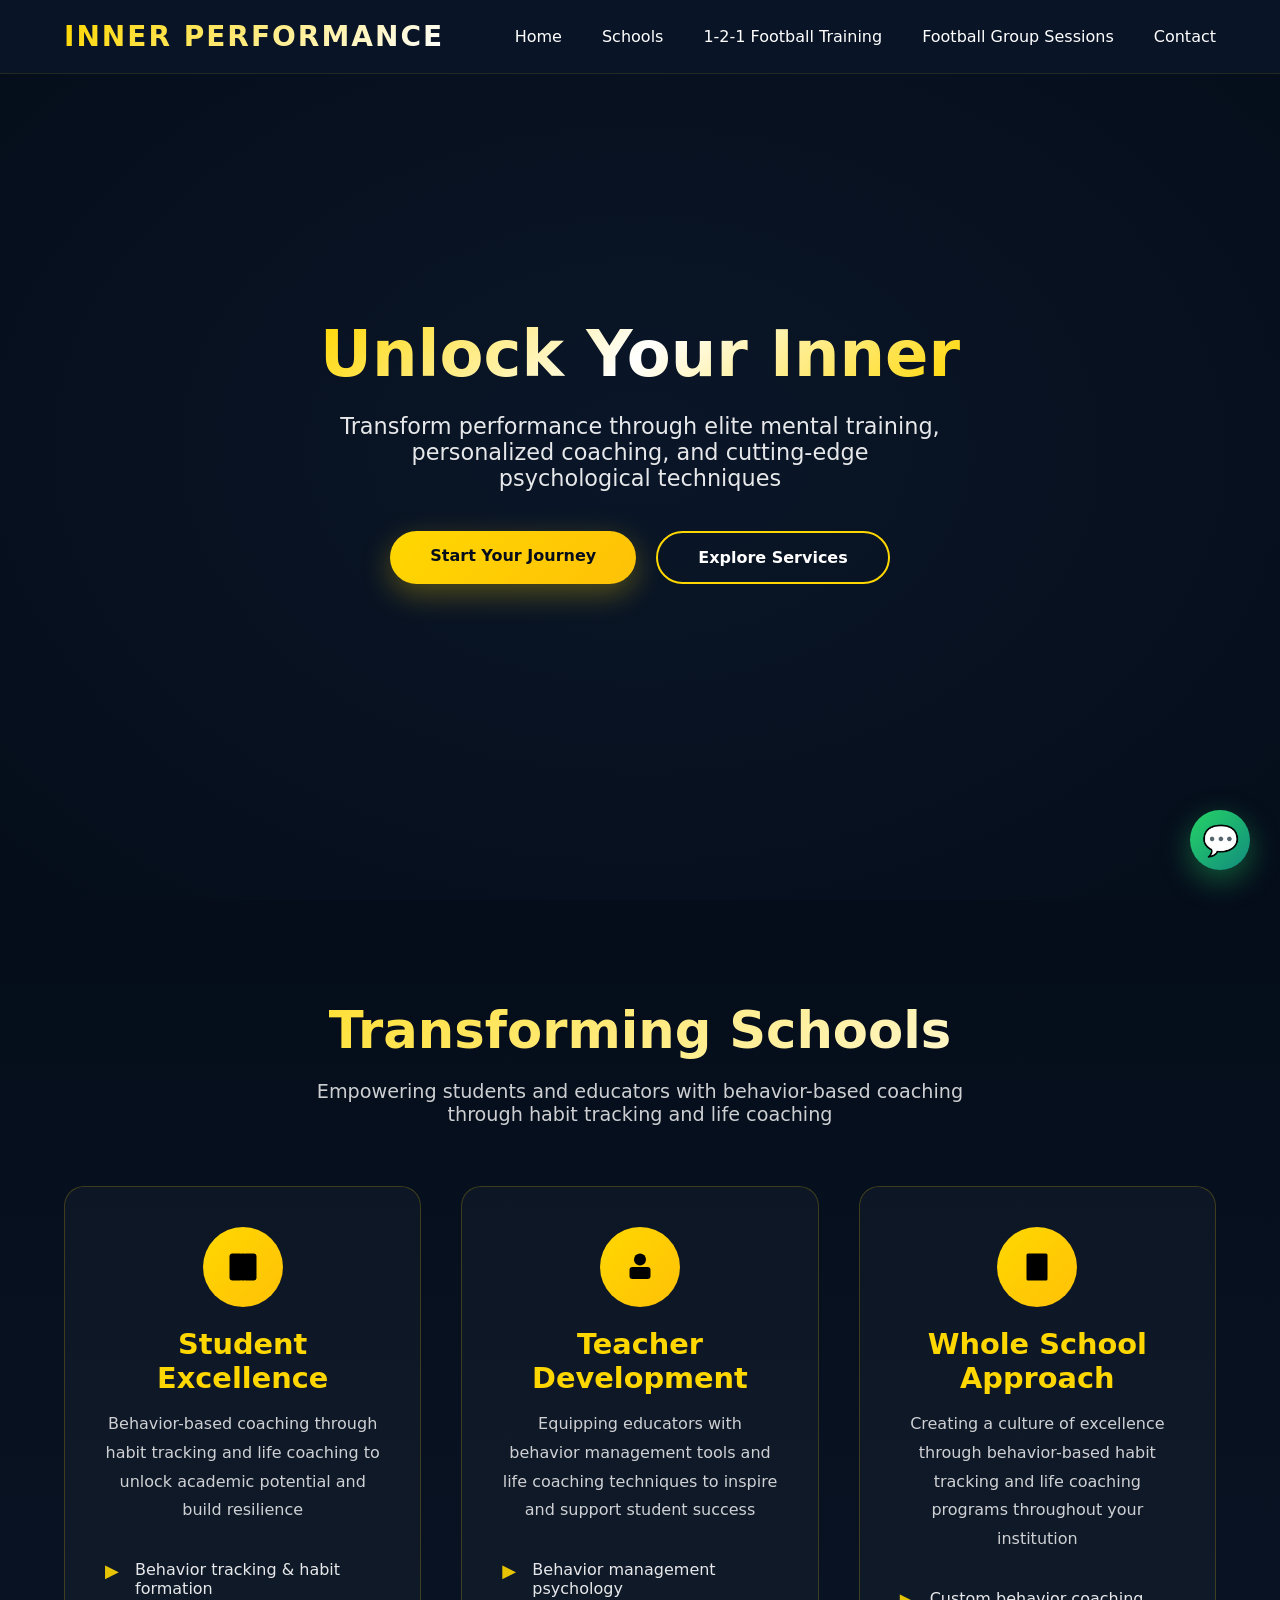
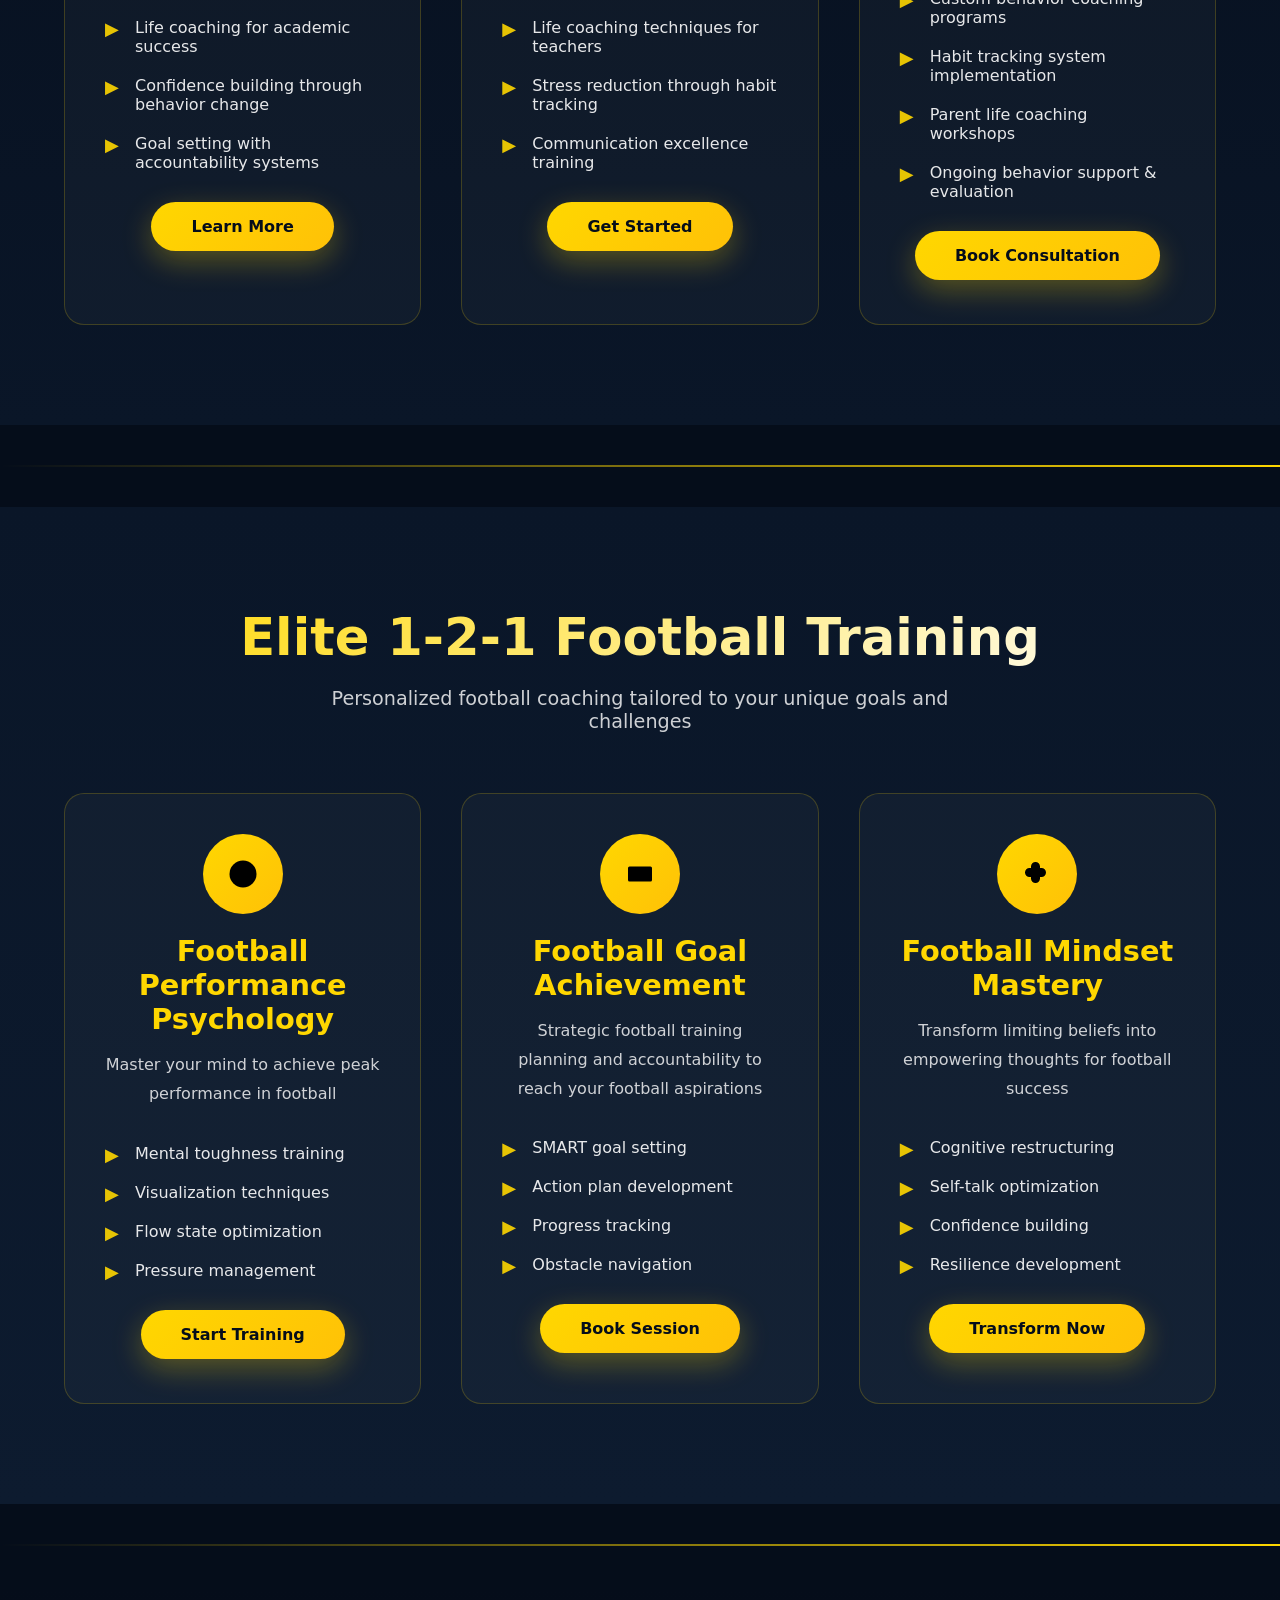
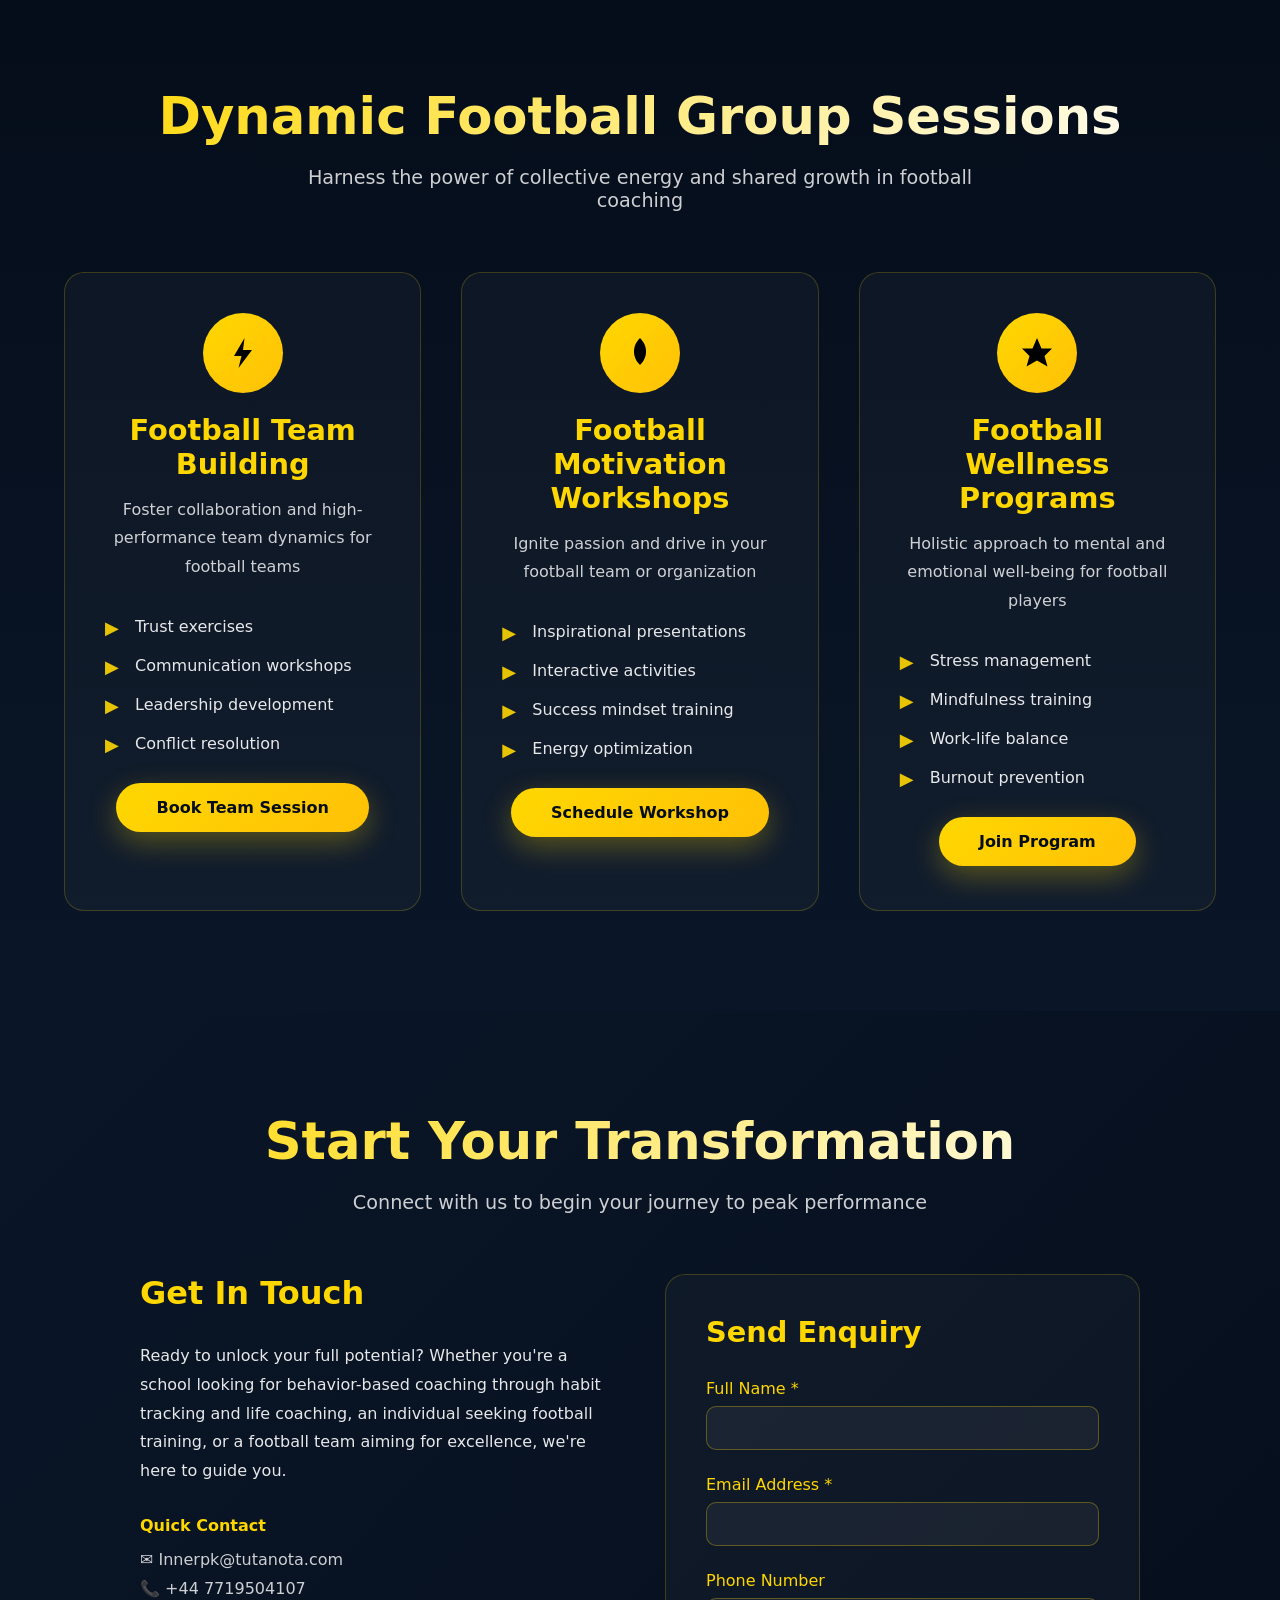
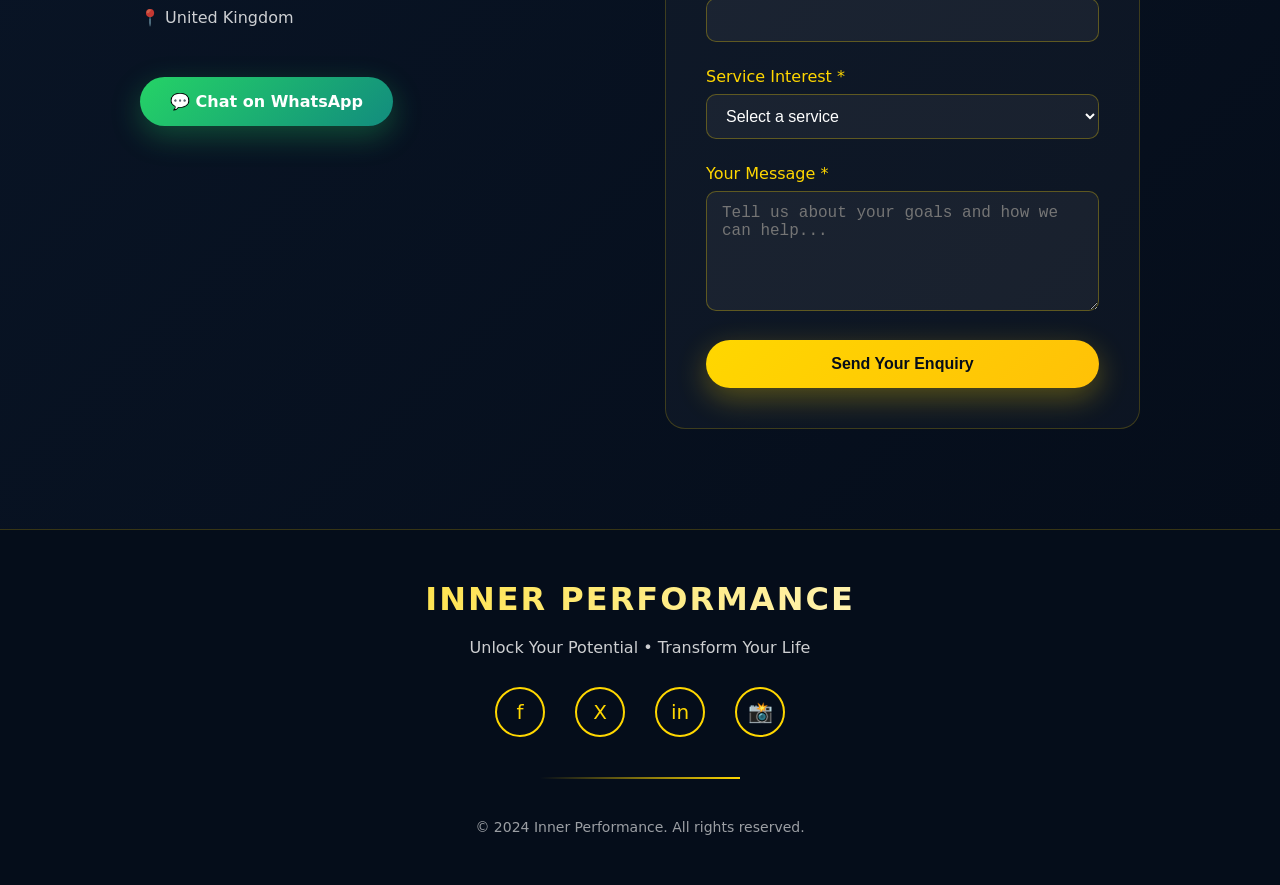
==== index.html @ 3a02cc04 "Add files via upload" ====
<!DOCTYPE html>
<html lang="en">
<head>
    <meta charset="UTF-8">
    <meta name="viewport" content="width=device-width, initial-scale=1.0">
    <title>Inner Performance - Unlock Your Potential</title>
    <style>
        * {
            margin: 0;
            padding: 0;
            box-sizing: border-box;
        }

        :root {
            --royal-blue: #0a1628;
            --dark-blue: #050d1a;
            --gold: #FFD700;
            --bright-gold: #FFC107;
            --white: #ffffff;
            --light-gray: #f0f0f0;
        }

        body {
            font-family: 'Segoe UI', system-ui, -apple-system, sans-serif;
            background: var(--dark-blue);
            color: var(--white);
            overflow-x: hidden;
            cursor: default;
        }

        /* Custom Scrollbar */
        ::-webkit-scrollbar {
            width: 10px;
        }

        ::-webkit-scrollbar-track {
            background: var(--royal-blue);
        }

        ::-webkit-scrollbar-thumb {
            background: linear-gradient(180deg, var(--gold), var(--bright-gold));
            border-radius: 5px;
        }

        /* Loading Screen */
        .loader {
            position: fixed;
            top: 0;
            left: 0;
            width: 100%;
            height: 100%;
            background: var(--dark-blue);
            display: flex;
            justify-content: center;
            align-items: center;
            z-index: 10000;
            transition: opacity 1s ease;
        }

        .loader-content {
            position: relative;
        }

        .loader-ring {
            width: 150px;
            height: 150px;
            border: 3px solid var(--royal-blue);
            border-top: 3px solid var(--gold);
            border-radius: 50%;
            animation: spin 1.5s linear infinite;
        }

        @keyframes spin {
            0% { transform: rotate(0deg); }
            100% { transform: rotate(360deg); }
        }

        .loader-text {
            position: absolute;
            top: 50%;
            left: 50%;
            transform: translate(-50%, -50%);
            font-size: 20px;
            font-weight: bold;
            background: linear-gradient(90deg, var(--gold), var(--white));
            -webkit-background-clip: text;
            -webkit-text-fill-color: transparent;
            background-clip: text;
        }

        /* Navigation */
        nav {
            position: fixed;
            top: 0;
            width: 100%;
            padding: 20px 5%;
            background: rgba(10, 22, 40, 0.95);
            backdrop-filter: blur(20px);
            z-index: 1000;
            transition: all 0.5s ease;
            border-bottom: 1px solid rgba(255, 215, 0, 0.1);
        }

        nav.scrolled {
            padding: 15px 5%;
            background: rgba(5, 13, 26, 0.98);
            box-shadow: 0 10px 30px rgba(0, 0, 0, 0.5);
        }

        .nav-container {
            display: flex;
            justify-content: space-between;
            align-items: center;
            max-width: 1400px;
            margin: 0 auto;
        }

        .logo {
            font-size: 28px;
            font-weight: bold;
            background: linear-gradient(135deg, var(--gold), var(--white));
            -webkit-background-clip: text;
            -webkit-text-fill-color: transparent;
            background-clip: text;
            letter-spacing: 2px;
            animation: logoGlow 3s ease-in-out infinite;
        }

        @keyframes logoGlow {
            0%, 100% { filter: drop-shadow(0 0 10px rgba(255, 215, 0, 0.5)); }
            50% { filter: drop-shadow(0 0 20px rgba(255, 215, 0, 0.8)); }
        }

        .nav-links {
            display: flex;
            gap: 40px;
            list-style: none;
        }

        .nav-links a {
            color: var(--white);
            text-decoration: none;
            font-size: 16px;
            transition: all 0.3s ease;
            position: relative;
            padding: 5px 0;
        }

        .nav-links a::after {
            content: '';
            position: absolute;
            bottom: -5px;
            left: 0;
            width: 0;
            height: 2px;
            background: linear-gradient(90deg, var(--gold), var(--white));
            transition: width 0.3s ease;
        }

        .nav-links a:hover::after {
            width: 100%;
        }

        .nav-links a:hover {
            color: var(--gold);
            transform: translateY(-2px);
        }

        /* Mobile Menu Toggle */
        .menu-toggle {
            display: none;
            flex-direction: column;
            cursor: pointer;
        }

        .menu-toggle span {
            width: 30px;
            height: 3px;
            background: var(--gold);
            margin: 3px 0;
            transition: 0.3s;
        }

        /* Hero Section */
        .hero {
            height: 100vh;
            display: flex;
            align-items: center;
            justify-content: center;
            position: relative;
            background: radial-gradient(ellipse at center, var(--royal-blue) 0%, var(--dark-blue) 100%);
            overflow: hidden;
        }

        .hero-bg {
            position: absolute;
            width: 100%;
            height: 100%;
            overflow: hidden;
        }

        .particle {
            position: absolute;
            width: 4px;
            height: 4px;
            background: var(--gold);
            border-radius: 50%;
            opacity: 0;
            animation: floatParticle 15s infinite linear;
        }

        @keyframes floatParticle {
            0% {
                transform: translateY(100vh) translateX(0);
                opacity: 0;
            }
            10% {
                opacity: 0.5;
            }
            90% {
                opacity: 0.5;
            }
            100% {
                transform: translateY(-100vh) translateX(100px);
                opacity: 0;
            }
        }

        .hero-content {
            text-align: center;
            z-index: 2;
            padding: 0 20px;
            opacity: 0;
            animation: fadeInUp 1.5s ease forwards;
            animation-delay: 0.5s;
        }

        @keyframes fadeInUp {
            0% {
                opacity: 0;
                transform: translateY(50px);
            }
            100% {
                opacity: 1;
                transform: translateY(0);
            }
        }

        .hero h1 {
            font-size: clamp(2.5rem, 5vw, 4.5rem);
            margin-bottom: 20px;
            background: linear-gradient(135deg, var(--gold), var(--white), var(--gold));
            -webkit-background-clip: text;
            -webkit-text-fill-color: transparent;
            background-clip: text;
            animation: textShimmer 3s ease-in-out infinite;
            line-height: 1.2;
        }

        @keyframes textShimmer {
            0%, 100% { background-position: 0% 50%; }
            50% { background-position: 100% 50%; }
        }

        .hero p {
            font-size: clamp(1.1rem, 2vw, 1.4rem);
            margin-bottom: 40px;
            opacity: 0.9;
            max-width: 600px;
            margin-left: auto;
            margin-right: auto;
        }

        .cta-buttons {
            display: flex;
            gap: 20px;
            justify-content: center;
            flex-wrap: wrap;
        }

        .btn {
            padding: 15px 40px;
            font-size: 16px;
            font-weight: bold;
            text-decoration: none;
            border-radius: 50px;
            transition: all 0.4s ease;
            position: relative;
            overflow: hidden;
            display: inline-block;
            cursor: pointer;
            border: none;
        }

        .btn-primary {
            background: linear-gradient(135deg, var(--gold), var(--bright-gold));
            color: var(--dark-blue);
            box-shadow: 0 10px 30px rgba(255, 215, 0, 0.3);
        }

        .btn-primary:hover {
            transform: translateY(-3px);
            box-shadow: 0 15px 40px rgba(255, 215, 0, 0.5);
        }

        .btn-secondary {
            background: transparent;
            color: var(--white);
            border: 2px solid var(--gold);
        }

        .btn-secondary:hover {
            background: rgba(255, 215, 0, 0.1);
            transform: translateY(-3px);
            box-shadow: 0 10px 30px rgba(255, 215, 0, 0.2);
        }

        .btn::before {
            content: '';
            position: absolute;
            top: 50%;
            left: 50%;
            width: 0;
            height: 0;
            border-radius: 50%;
            background: rgba(255, 255, 255, 0.3);
            transform: translate(-50%, -50%);
            transition: width 0.6s, height 0.6s;
        }

        .btn:hover::before {
            width: 300px;
            height: 300px;
        }

        /* Section Styles */
        .section {
            padding: 100px 5%;
            position: relative;
            overflow: hidden;
        }

        .section-dark {
            background: linear-gradient(180deg, var(--dark-blue) 0%, var(--royal-blue) 100%);
        }

        .section-light {
            background: linear-gradient(180deg, var(--royal-blue) 0%, #0d1b2f 100%);
        }

        .container {
            max-width: 1200px;
            margin: 0 auto;
        }

        .section-title {
            text-align: center;
            margin-bottom: 60px;
            opacity: 0;
            transform: translateY(50px);
        }

        .section-title.animate {
            animation: fadeInUp 1s ease forwards;
        }

        .section-title h2 {
            font-size: clamp(2rem, 4vw, 3.5rem);
            margin-bottom: 20px;
            background: linear-gradient(135deg, var(--gold), var(--white));
            -webkit-background-clip: text;
            -webkit-text-fill-color: transparent;
            background-clip: text;
        }

        .section-title p {
            font-size: 1.2rem;
            opacity: 0.8;
            max-width: 700px;
            margin: 0 auto;
        }

        /* Service Cards */
        .services-grid {
            display: grid;
            grid-template-columns: repeat(auto-fit, minmax(300px, 1fr));
            gap: 40px;
            margin-top: 60px;
        }

        .service-card {
            background: rgba(255, 255, 255, 0.03);
            border: 1px solid rgba(255, 215, 0, 0.2);
            border-radius: 20px;
            padding: 40px;
            text-align: center;
            transition: all 0.5s ease;
            position: relative;
            overflow: hidden;
            opacity: 0;
            transform: translateY(50px);
        }

        .service-card.animate {
            animation: fadeInUp 1s ease forwards;
        }

        .service-card::before {
            content: '';
            position: absolute;
            top: -50%;
            left: -50%;
            width: 200%;
            height: 200%;
            background: radial-gradient(circle, rgba(255, 215, 0, 0.1) 0%, transparent 70%);
            transition: all 0.5s ease;
            opacity: 0;
        }

        .service-card:hover::before {
            opacity: 1;
        }

        .service-card:hover {
            transform: translateY(-10px);
            border-color: var(--gold);
            box-shadow: 0 20px 40px rgba(255, 215, 0, 0.2);
        }

        .service-icon {
            width: 80px;
            height: 80px;
            margin: 0 auto 20px;
            background: linear-gradient(135deg, var(--gold), var(--bright-gold));
            border-radius: 50%;
            display: flex;
            align-items: center;
            justify-content: center;
            font-size: 36px;
            animation: iconPulse 3s ease-in-out infinite;
        }

        @keyframes iconPulse {
            0%, 100% { transform: scale(1); }
            50% { transform: scale(1.1); }
        }

        .service-card h3 {
            font-size: 1.8rem;
            margin-bottom: 15px;
            color: var(--gold);
        }

        .service-card p {
            opacity: 0.8;
            line-height: 1.8;
            margin-bottom: 25px;
        }

        /* Feature Lists */
        .feature-list {
            list-style: none;
            text-align: left;
            margin: 20px 0;
        }

        .feature-list li {
            padding: 10px 0;
            padding-left: 30px;
            position: relative;
            opacity: 0.9;
        }

        .feature-list li::before {
            content: '▶';
            position: absolute;
            left: 0;
            color: var(--gold);
            font-weight: bold;
            font-size: 18px;
        }

        /* Contact Section */
        .contact-section {
            background: linear-gradient(135deg, var(--royal-blue) 0%, var(--dark-blue) 100%);
            padding: 100px 5%;
            position: relative;
        }

        .contact-container {
            max-width: 1000px;
            margin: 0 auto;
            display: grid;
            grid-template-columns: repeat(auto-fit, minmax(300px, 1fr));
            gap: 50px;
        }

        .contact-info {
            opacity: 0;
            transform: translateX(-50px);
        }

        .contact-info.animate {
            animation: fadeInLeft 1s ease forwards;
        }

        @keyframes fadeInLeft {
            0% {
                opacity: 0;
                transform: translateX(-50px);
            }
            100% {
                opacity: 1;
                transform: translateX(0);
            }
        }

        .contact-form {
            background: rgba(255, 255, 255, 0.03);
            padding: 40px;
            border-radius: 20px;
            border: 1px solid rgba(255, 215, 0, 0.2);
            opacity: 0;
            transform: translateX(50px);
        }

        .contact-form.animate {
            animation: fadeInRight 1s ease forwards;
        }

        @keyframes fadeInRight {
            0% {
                opacity: 0;
                transform: translateX(50px);
            }
            100% {
                opacity: 1;
                transform: translateX(0);
            }
        }

        .form-group {
            margin-bottom: 25px;
        }

        .form-group label {
            display: block;
            margin-bottom: 8px;
            color: var(--gold);
            font-weight: 500;
        }

        .form-group input,
        .form-group textarea,
        .form-group select {
            width: 100%;
            padding: 12px 15px;
            background: rgba(255, 255, 255, 0.05);
            border: 1px solid rgba(255, 215, 0, 0.3);
            border-radius: 10px;
            color: var(--white);
            font-size: 16px;
            transition: all 0.3s ease;
        }

        .form-group input:focus,
        .form-group textarea:focus,
        .form-group select:focus {
            outline: none;
            border-color: var(--gold);
            background: rgba(255, 255, 255, 0.08);
            box-shadow: 0 0 20px rgba(255, 215, 0, 0.2);
        }

        .form-group select option {
            background: var(--royal-blue);
            color: var(--white);
        }

        .form-group textarea {
            resize: vertical;
            min-height: 120px;
        }

        .whatsapp-btn {
            background: linear-gradient(135deg, #25D366, #128C7E);
            color: white;
            padding: 15px 30px;
            border-radius: 50px;
            text-decoration: none;
            display: inline-flex;
            align-items: center;
            gap: 10px;
            font-weight: bold;
            transition: all 0.3s ease;
            margin-top: 20px;
            box-shadow: 0 10px 30px rgba(37, 211, 102, 0.3);
        }

        .whatsapp-btn:hover {
            transform: translateY(-3px);
            box-shadow: 0 15px 40px rgba(37, 211, 102, 0.5);
        }

        /* Footer */
        footer {
            background: var(--dark-blue);
            padding: 50px 5%;
            text-align: center;
            border-top: 1px solid rgba(255, 215, 0, 0.2);
        }

        .footer-content {
            max-width: 1200px;
            margin: 0 auto;
        }

        .social-links {
            display: flex;
            justify-content: center;
            gap: 30px;
            margin: 30px 0;
        }

        .social-links a {
            width: 50px;
            height: 50px;
            border: 2px solid var(--gold);
            border-radius: 50%;
            display: flex;
            align-items: center;
            justify-content: center;
            color: var(--gold);
            text-decoration: none;
            transition: all 0.3s ease;
            font-size: 20px;
        }

        .social-links a:hover {
            background: var(--gold);
            color: var(--dark-blue);
            transform: translateY(-5px);
            box-shadow: 0 10px 30px rgba(255, 215, 0, 0.3);
        }

        /* Floating Action Button */
        .fab {
            position: fixed;
            bottom: 30px;
            right: 30px;
            width: 60px;
            height: 60px;
            background: linear-gradient(135deg, #25D366, #128C7E);
            border-radius: 50%;
            display: flex;
            align-items: center;
            justify-content: center;
            color: white;
            font-size: 30px;
            text-decoration: none;
            box-shadow: 0 10px 30px rgba(37, 211, 102, 0.4);
            z-index: 999;
            animation: fabPulse 2s ease-in-out infinite;
            transition: all 0.3s ease;
        }

        @keyframes fabPulse {
            0%, 100% { transform: scale(1); }
            50% { transform: scale(1.1); }
        }

        .fab:hover {
            transform: scale(1.2);
            box-shadow: 0 15px 40px rgba(37, 211, 102, 0.6);
        }

        /* Responsive Design */
        @media (max-width: 768px) {
            .nav-links {
                display: none;
                position: fixed;
                top: 70px;
                left: 0;
                width: 100%;
                background: var(--royal-blue);
                flex-direction: column;
                padding: 20px;
                gap: 20px;
            }

            .nav-links.active {
                display: flex;
            }

            .menu-toggle {
                display: flex;
            }

            .menu-toggle.active span:nth-child(1) {
                transform: rotate(-45deg) translate(-5px, 6px);
            }

            .menu-toggle.active span:nth-child(2) {
                opacity: 0;
            }

            .menu-toggle.active span:nth-child(3) {
                transform: rotate(45deg) translate(-5px, -6px);
            }

            .cta-buttons {
                flex-direction: column;
                align-items: center;
            }

            .services-grid {
                grid-template-columns: 1fr;
            }

            .contact-container {
                grid-template-columns: 1fr;
            }
        }

        /* Scroll Reveal Animation Classes */
        .reveal {
            opacity: 0;
            transform: translateY(50px);
            transition: all 1s ease;
        }

        .reveal.active {
            opacity: 1;
            transform: translateY(0);
        }

        /* Gradient Line Animation */
        .gradient-line {
            height: 2px;
            background: linear-gradient(90deg, transparent, var(--gold), transparent);
            background-size: 200% 100%;
            animation: gradientMove 3s ease-in-out infinite;
            margin: 40px 0;
        }

        @keyframes gradientMove {
            0% { background-position: -100% 0; }
            100% { background-position: 100% 0; }
        }
    </style>
</head>
<body>
    <!-- Loading Screen -->
    <div class="loader" id="loader">
        <div class="loader-content">
            <div class="loader-ring"></div>
            <div class="loader-text">INNER PERFORMANCE</div>
        </div>
    </div>

    <!-- Navigation -->
    <nav id="navbar">
        <div class="nav-container">
            <div class="logo">INNER PERFORMANCE</div>
            <ul class="nav-links" id="navLinks">
                <li><a href="#home">Home</a></li>
                <li><a href="#schools">Schools</a></li>
                <li><a href="#training">1-2-1 Football Training</a></li>
                <li><a href="#groups">Football Group Sessions</a></li>
                <li><a href="#contact">Contact</a></li>
            </ul>
            <div class="menu-toggle" id="menuToggle">
                <span></span>
                <span></span>
                <span></span>
            </div>
        </div>
    </nav>

    <!-- Hero Section -->
    <section class="hero" id="home">
        <div class="hero-bg" id="heroBg"></div>
        <div class="hero-content">
            <h1>Unlock Your Inner Potential</h1>
            <p>Transform performance through elite mental training, personalized coaching, and cutting-edge psychological techniques</p>
            <div class="cta-buttons">
                <a href="#contact" class="btn btn-primary">Start Your Journey</a>
                <a href="#schools" class="btn btn-secondary">Explore Services</a>
            </div>
        </div>
    </section>

    <!-- Schools Offer Section -->
    <section class="section section-dark" id="schools">
        <div class="container">
            <div class="section-title">
                <h2>Transforming Schools</h2>
                <p>Empowering students and educators with behavior-based coaching through habit tracking and life coaching</p>
            </div>
            <div class="services-grid">
                <div class="service-card">
                    <div class="service-icon">
                        <svg viewBox="0 0 24 24" width="36" height="36" aria-hidden="true">
                            <rect x="3" y="3" width="9" height="18" rx="2" fill="#000"/>
                            <rect x="12" y="3" width="9" height="18" rx="2" fill="#000"/>
                            <line x1="12" y1="3" x2="12" y2="21" stroke="#000" stroke-width="2"/>
                        </svg>
                    </div>
                    <h3>Student Excellence</h3>
                    <p>Behavior-based coaching through habit tracking and life coaching to unlock academic potential and build resilience</p>
                    <ul class="feature-list">
                        <li>Behavior tracking & habit formation</li>
                        <li>Life coaching for academic success</li>
                        <li>Confidence building through behavior change</li>
                        <li>Goal setting with accountability systems</li>
                    </ul>
                    <a href="#contact" class="btn btn-primary">Learn More</a>
                </div>
                <div class="service-card">
                    <div class="service-icon">
                        <svg viewBox="0 0 24 24" width="36" height="36" aria-hidden="true">
                            <circle cx="12" cy="7" r="4" fill="#000"/>
                            <rect x="5" y="12" width="14" height="8" rx="2" fill="#000"/>
                        </svg>
                    </div>
                    <h3>Teacher Development</h3>
                    <p>Equipping educators with behavior management tools and life coaching techniques to inspire and support student success</p>
                    <ul class="feature-list">
                        <li>Behavior management psychology</li>
                        <li>Life coaching techniques for teachers</li>
                        <li>Stress reduction through habit tracking</li>
                        <li>Communication excellence training</li>
                    </ul>
                    <a href="#contact" class="btn btn-primary">Get Started</a>
                </div>
                <div class="service-card">
                    <div class="service-icon">
                        <svg viewBox="0 0 24 24" width="36" height="36" aria-hidden="true">
                            <rect x="5" y="3" width="14" height="18" rx="1" fill="#000"/>
                        </svg>
                    </div>
                    <h3>Whole School Approach</h3>
                    <p>Creating a culture of excellence through behavior-based habit tracking and life coaching programs throughout your institution</p>
                    <ul class="feature-list">
                        <li>Custom behavior coaching programs</li>
                        <li>Habit tracking system implementation</li>
                        <li>Parent life coaching workshops</li>
                        <li>Ongoing behavior support & evaluation</li>
                    </ul>
                    <a href="#contact" class="btn btn-primary">Book Consultation</a>
                </div>
            </div>
        </div>
    </section>

    <div class="gradient-line"></div>

    <!-- 1-2-1 Training Section -->
    <section class="section section-light" id="training">
        <div class="container">
            <div class="section-title">
                <h2>Elite 1-2-1 Football Training</h2>
                <p>Personalized football coaching tailored to your unique goals and challenges</p>
            </div>
            <div class="services-grid">
                <div class="service-card">
                    <div class="service-icon">
                        <svg viewBox="0 0 24 24" width="36" height="36" aria-hidden="true">
                            <circle cx="12" cy="12" r="9" fill="#000"/>
                        </svg>
                    </div>
                    <h3>Football Performance Psychology</h3>
                    <p>Master your mind to achieve peak performance in football</p>
                    <ul class="feature-list">
                        <li>Mental toughness training</li>
                        <li>Visualization techniques</li>
                        <li>Flow state optimization</li>
                        <li>Pressure management</li>
                    </ul>
                    <a href="#contact" class="btn btn-primary">Start Training</a>
                </div>
                <div class="service-card">
                    <div class="service-icon">
                        <svg viewBox="0 0 24 24" width="36" height="36" aria-hidden="true">
                            <rect x="4" y="7" width="16" height="10" rx="1" fill="#000"/>
                        </svg>
                    </div>
                    <h3>Football Goal Achievement</h3>
                    <p>Strategic football training planning and accountability to reach your football aspirations</p>
                    <ul class="feature-list">
                        <li>SMART goal setting</li>
                        <li>Action plan development</li>
                        <li>Progress tracking</li>
                        <li>Obstacle navigation</li>
                    </ul>
                    <a href="#contact" class="btn btn-primary">Book Session</a>
                </div>
                <div class="service-card">
                    <div class="service-icon">
                        <svg viewBox="0 0 24 24" width="36" height="36" aria-hidden="true">
                            <path d="M8 7a3 3 0 016 0v1h1a3 3 0 010 6h-1v1a3 3 0 11-6 0v-1H7a3 3 0 010-6h1V7z" fill="#000"/>
                        </svg>
                    </div>
                    <h3>Football Mindset Mastery</h3>
                    <p>Transform limiting beliefs into empowering thoughts for football success</p>
                    <ul class="feature-list">
                        <li>Cognitive restructuring</li>
                        <li>Self-talk optimization</li>
                        <li>Confidence building</li>
                        <li>Resilience development</li>
                    </ul>
                    <a href="#contact" class="btn btn-primary">Transform Now</a>
                </div>
            </div>
        </div>
    </section>

    <div class="gradient-line"></div>

    <!-- Group Sessions Section -->
    <section class="section section-dark" id="groups">
        <div class="container">
            <div class="section-title">
                <h2>Dynamic Football Group Sessions</h2>
                <p>Harness the power of collective energy and shared growth in football coaching</p>
            </div>
            <div class="services-grid">
                <div class="service-card">
                    <div class="service-icon">
                        <svg viewBox="0 0 24 24" width="36" height="36" aria-hidden="true">
                            <polygon points="13,2 6,14 11,14 9,22 18,10 12,10" fill="#000"/>
                        </svg>
                    </div>
                    <h3>Football Team Building</h3>
                    <p>Foster collaboration and high-performance team dynamics for football teams</p>
                    <ul class="feature-list">
                        <li>Trust exercises</li>
                        <li>Communication workshops</li>
                        <li>Leadership development</li>
                        <li>Conflict resolution</li>
                    </ul>
                    <a href="#contact" class="btn btn-primary">Book Team Session</a>
                </div>
                <div class="service-card">
                    <div class="service-icon">
                        <svg viewBox="0 0 24 24" width="36" height="36" aria-hidden="true">
                            <path d="M12 2c3 3 4 6 4 9s-1 6-4 9c-3-3-4-6-4-9s1-6 4-9z" fill="#000"/>
                        </svg>
                    </div>
                    <h3>Football Motivation Workshops</h3>
                    <p>Ignite passion and drive in your football team or organization</p>
                    <ul class="feature-list">
                        <li>Inspirational presentations</li>
                        <li>Interactive activities</li>
                        <li>Success mindset training</li>
                        <li>Energy optimization</li>
                    </ul>
                    <a href="#contact" class="btn btn-primary">Schedule Workshop</a>
                </div>
                <div class="service-card">
                    <div class="service-icon">
                        <svg viewBox="0 0 24 24" width="36" height="36" aria-hidden="true">
                            <polygon points="12,2 15,9 22,9 17,14 19,21 12,17 5,21 7,14 2,9 9,9" fill="#000"/>
                        </svg>
                    </div>
                    <h3>Football Wellness Programs</h3>
                    <p>Holistic approach to mental and emotional well-being for football players</p>
                    <ul class="feature-list">
                        <li>Stress management</li>
                        <li>Mindfulness training</li>
                        <li>Work-life balance</li>
                        <li>Burnout prevention</li>
                    </ul>
                    <a href="#contact" class="btn btn-primary">Join Program</a>
                </div>
            </div>
        </div>
    </section>

    <!-- Contact Section -->
    <section class="contact-section" id="contact">
        <div class="container">
            <div class="section-title">
                <h2>Start Your Transformation</h2>
                <p>Connect with us to begin your journey to peak performance</p>
            </div>
            <div class="contact-container">
                <div class="contact-info">
                    <h3 style="color: var(--gold); font-size: 2rem; margin-bottom: 30px;">Get In Touch</h3>
                    <p style="margin-bottom: 30px; line-height: 1.8; opacity: 0.9;">
                        Ready to unlock your full potential? Whether you're a school looking for behavior-based coaching through habit tracking and life coaching, 
                        an individual seeking football training, or a football team aiming for excellence, we're here to guide you.
                    </p>
                    <div style="margin-bottom: 30px;">
                        <h4 style="color: var(--gold); margin-bottom: 15px;">Quick Contact</h4>
                        <p style="opacity: 0.8; margin-bottom: 10px;">✉️ Innerpk@tutanota.com</p>
                        <p style="opacity: 0.8; margin-bottom: 10px;">📞 +44 7719504107</p>
                        <p style="opacity: 0.8;">📍 United Kingdom</p>
                    </div>
                    <a href="https://wa.me/447719504107?text=Hi%20Inner%20Performance,%20I'm%20interested%20in%20your%20training%20programs" 
                       class="whatsapp-btn" target="_blank">
                        💬 Chat on WhatsApp
                    </a>
                </div>
                <div class="contact-form">
                    <h3 style="color: var(--gold); font-size: 1.8rem; margin-bottom: 30px;">Send Enquiry</h3>
                    <form id="contactForm">
                        <div class="form-group">
                            <label for="name">Full Name *</label>
                            <input type="text" id="name" name="name" required>
                        </div>
                        <div class="form-group">
                            <label for="email">Email Address *</label>
                            <input type="email" id="email" name="email" required>
                        </div>
                        <div class="form-group">
                            <label for="phone">Phone Number</label>
                            <input type="tel" id="phone" name="phone">
                        </div>
                        <div class="form-group">
                            <label for="service">Service Interest *</label>
                            <select id="service" name="service" required>
                                <option value="">Select a service</option>
                                <option value="schools">Schools Behavior Coaching Program</option>
                                <option value="individual">1-2-1 Football Training</option>
                                <option value="group">Football Group Sessions</option>
                                <option value="other">Other Enquiry</option>
                            </select>
                        </div>
                        <div class="form-group">
                            <label for="message">Your Message *</label>
                            <textarea id="message" name="message" required 
                                      placeholder="Tell us about your goals and how we can help..."></textarea>
                        </div>
                        <button type="submit" class="btn btn-primary" style="width: 100%;">
                            Send Your Enquiry
                        </button>
                    </form>
                </div>
            </div>
        </div>
    </section>

    <!-- Footer -->
    <footer>
        <div class="footer-content">
            <div class="logo" style="font-size: 2rem; margin-bottom: 20px;">INNER PERFORMANCE</div>
            <p style="opacity: 0.8; margin-bottom: 30px;">Unlock Your Potential • Transform Your Life</p>
            <div class="social-links">
                <a href="#" aria-label="Facebook">f</a>
                <a href="#" aria-label="Twitter">X</a>
                <a href="#" aria-label="LinkedIn">in</a>
                <a href="#" aria-label="Instagram">📸</a>
            </div>
            <div class="gradient-line" style="margin: 40px auto; max-width: 200px;"></div>
            <p style="opacity: 0.6; font-size: 14px;">© 2024 Inner Performance. All rights reserved.</p>
        </div>
    </footer>

    <!-- Floating WhatsApp Button -->
    <a href="https://wa.me/447719504107?text=Hi%20Inner%20Performance,%20I'm%20interested%20in%20your%20training%20programs" 
       class="fab" target="_blank" aria-label="WhatsApp">
        💬
    </a>

    <script>
        // Loader
        window.addEventListener('load', function() {
            setTimeout(function() {
                const loader = document.getElementById('loader');
                loader.style.opacity = '0';
                setTimeout(function() {
                    loader.style.display = 'none';
                }, 1000);
            }, 1500);
        });

        // Navbar scroll effect
        window.addEventListener('scroll', function() {
            const navbar = document.getElementById('navbar');
            if (window.scrollY > 100) {
                navbar.classList.add('scrolled');
            } else {
                navbar.classList.remove('scrolled');
            }
        });

        // Mobile menu toggle
        const menuToggle = document.getElementById('menuToggle');
        const navLinks = document.getElementById('navLinks');

        menuToggle.addEventListener('click', function() {
            menuToggle.classList.toggle('active');
            navLinks.classList.toggle('active');
        });

        // Close mobile menu on link click
        document.querySelectorAll('.nav-links a').forEach(link => {
            link.addEventListener('click', () => {
                menuToggle.classList.remove('active');
                navLinks.classList.remove('active');
            });
        });

        // Smooth scrolling
        document.querySelectorAll('a[href^="#"]').forEach(anchor => {
            anchor.addEventListener('click', function (e) {
                e.preventDefault();
                const target = document.querySelector(this.getAttribute('href'));
                if (target) {
                    target.scrollIntoView({
                        behavior: 'smooth',
                        block: 'start'
                    });
                }
            });
        });

        // Parallax particles in hero
        function createParticles() {
            const heroBg = document.getElementById('heroBg');
            for (let i = 0; i < 50; i++) {
                const particle = document.createElement('div');
                particle.className = 'particle';
                particle.style.left = Math.random() * 100 + '%';
                particle.style.animationDelay = Math.random() * 15 + 's';
                particle.style.animationDuration = (15 + Math.random() * 10) + 's';
                heroBg.appendChild(particle);
            }
        }
        createParticles();

        // Scroll reveal animations
        const observerOptions = {
            threshold: 0.1,
            rootMargin: '0px 0px -100px 0px'
        };

        const observer = new IntersectionObserver(function(entries) {
            entries.forEach(entry => {
                if (entry.isIntersecting) {
                    entry.target.classList.add('animate');
                    // Stagger animation for service cards
                    if (entry.target.classList.contains('service-card')) {
                        const cards = entry.target.parentElement.querySelectorAll('.service-card');
                        cards.forEach((card, index) => {
                            setTimeout(() => {
                                card.classList.add('animate');
                            }, index * 200);
                        });
                    }
                }
            });
        }, observerOptions);

        // Observe elements
        document.querySelectorAll('.section-title').forEach(el => observer.observe(el));
        document.querySelectorAll('.service-card').forEach(el => observer.observe(el));
        document.querySelectorAll('.contact-info').forEach(el => observer.observe(el));
        document.querySelectorAll('.contact-form').forEach(el => observer.observe(el));

        // Form submission
        document.getElementById('contactForm').addEventListener('submit', function(e) {
            e.preventDefault();
            
            // Get form values
            const formData = {
                name: document.getElementById('name').value,
                email: document.getElementById('email').value,
                phone: document.getElementById('phone').value,
                service: document.getElementById('service').value,
                message: document.getElementById('message').value
            };

            // Show success message (in real implementation, this would send to a server)
            const btn = e.target.querySelector('button[type="submit"]');
            const originalText = btn.textContent;
            btn.textContent = '✓ Enquiry Sent Successfully!';
            btn.style.background = 'linear-gradient(135deg, #25D366, #128C7E)';
            
            // Reset form
            setTimeout(() => {
                e.target.reset();
                btn.textContent = originalText;
                btn.style.background = '';
            }, 3000);

            // In production, you would send this data to your server
            console.log('Form submitted:', formData);
        });

        // Mouse move effect for service cards
        document.querySelectorAll('.service-card').forEach(card => {
            card.addEventListener('mousemove', (e) => {
                const rect = card.getBoundingClientRect();
                const x = ((e.clientX - rect.left) / rect.width) * 100;
                const y = ((e.clientY - rect.top) / rect.height) * 100;
                
                card.style.background = `radial-gradient(circle at ${x}% ${y}%, rgba(255, 215, 0, 0.05), transparent)`;
            });
            
            card.addEventListener('mouseleave', () => {
                card.style.background = '';
            });
        });

        // Dynamic typing effect for hero title
        const heroTitle = document.querySelector('.hero h1');
        const originalText = heroTitle.textContent;
        let charIndex = 0;

        function typeWriter() {
            if (charIndex === 0) {
                heroTitle.textContent = '';
            }
            
            if (charIndex < originalText.length) {
                heroTitle.textContent += originalText.charAt(charIndex);
                charIndex++;
                setTimeout(typeWriter, 50);
            }
        }

        // Start typing effect after loader disappears
        setTimeout(typeWriter, 2000);

        // Performance optimization - lazy load animations
        const lazyAnimations = () => {
            const elements = document.querySelectorAll('.reveal:not(.active)');
            
            elements.forEach(element => {
                const elementTop = element.getBoundingClientRect().top;
                const elementBottom = element.getBoundingClientRect().bottom;
                
                if (elementTop < window.innerHeight && elementBottom > 0) {
                    element.classList.add('active');
                }
            });
        };

        window.addEventListener('scroll', lazyAnimations);
        window.addEventListener('resize', lazyAnimations);
        lazyAnimations();

        // Add subtle parallax effect to sections
        window.addEventListener('scroll', () => {
            const scrolled = window.pageYOffset;
            const parallaxElements = document.querySelectorAll('.section');
            
            parallaxElements.forEach((element, index) => {
                const speed = index % 2 === 0 ? 0.5 : 0.3;
                element.style.transform = `translateY(${scrolled * speed * 0.1}px)`;
            });
        });
    </script>
</body>
</html>
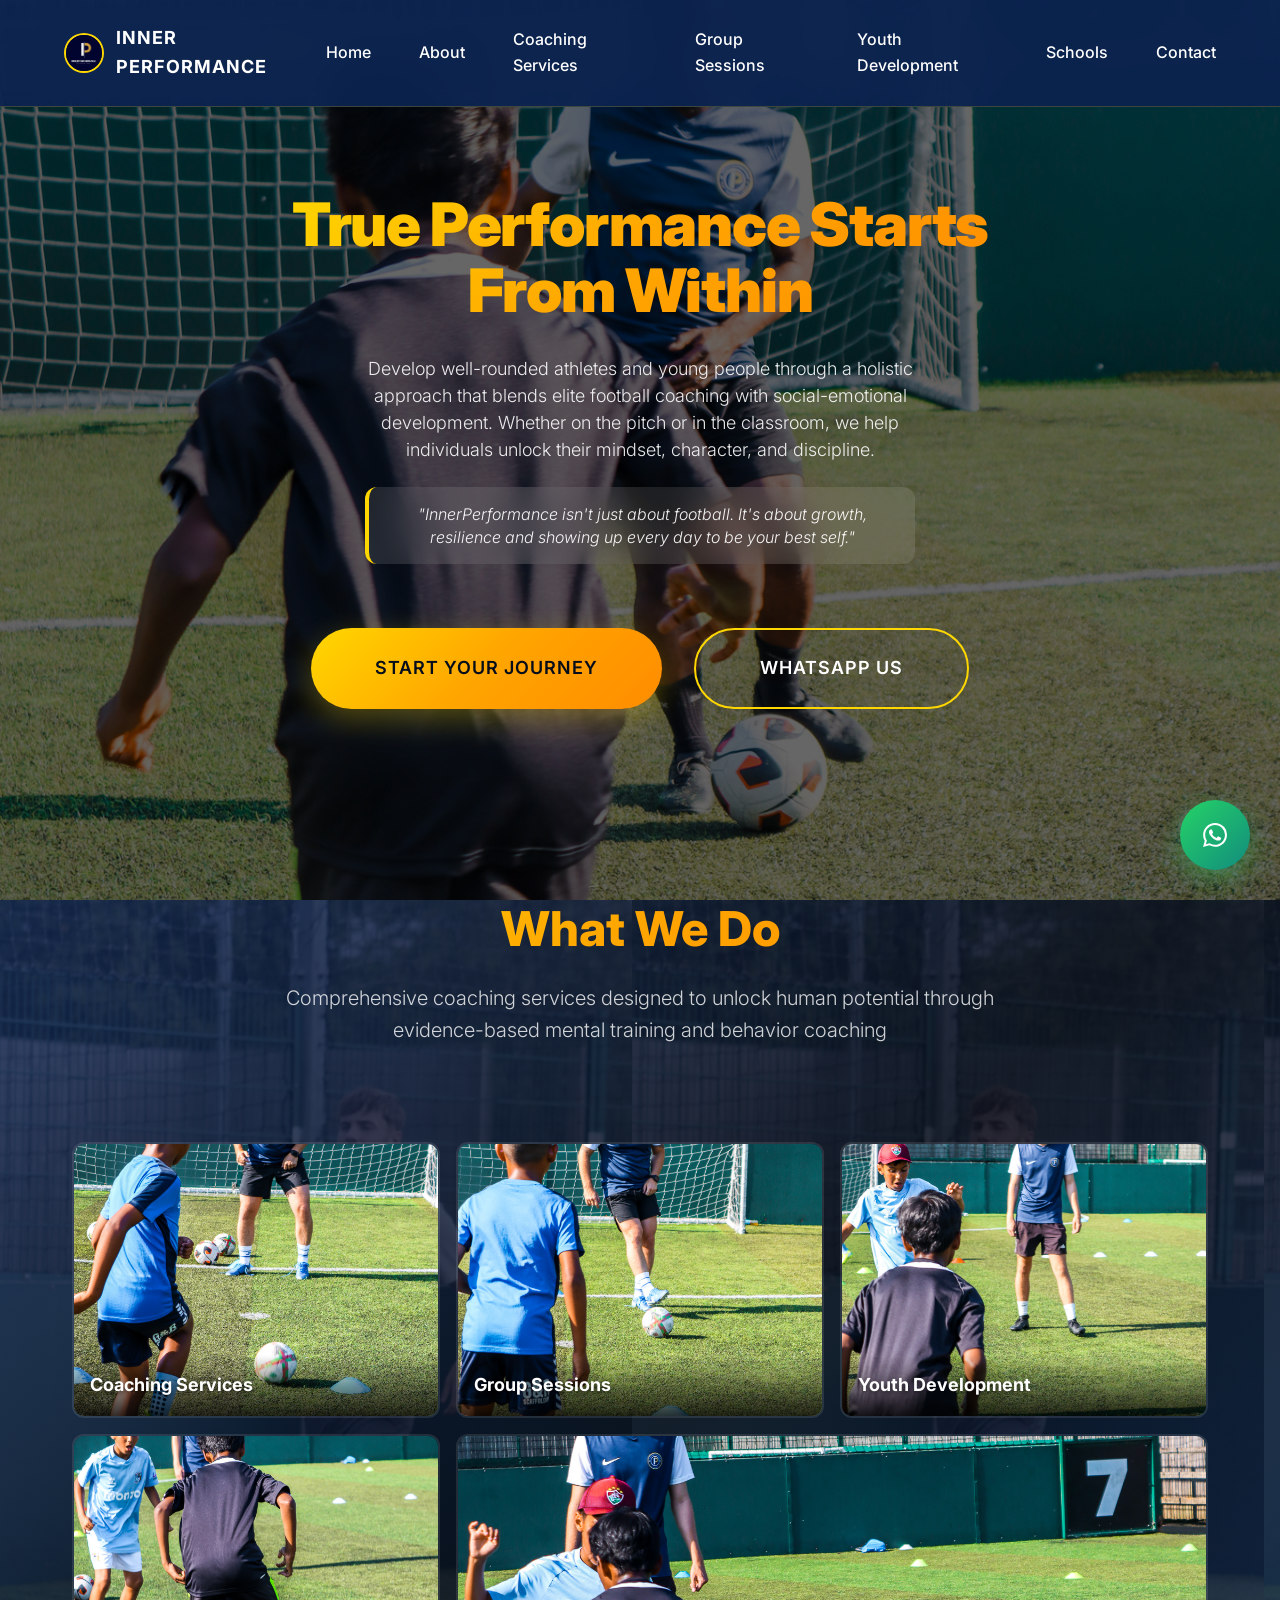
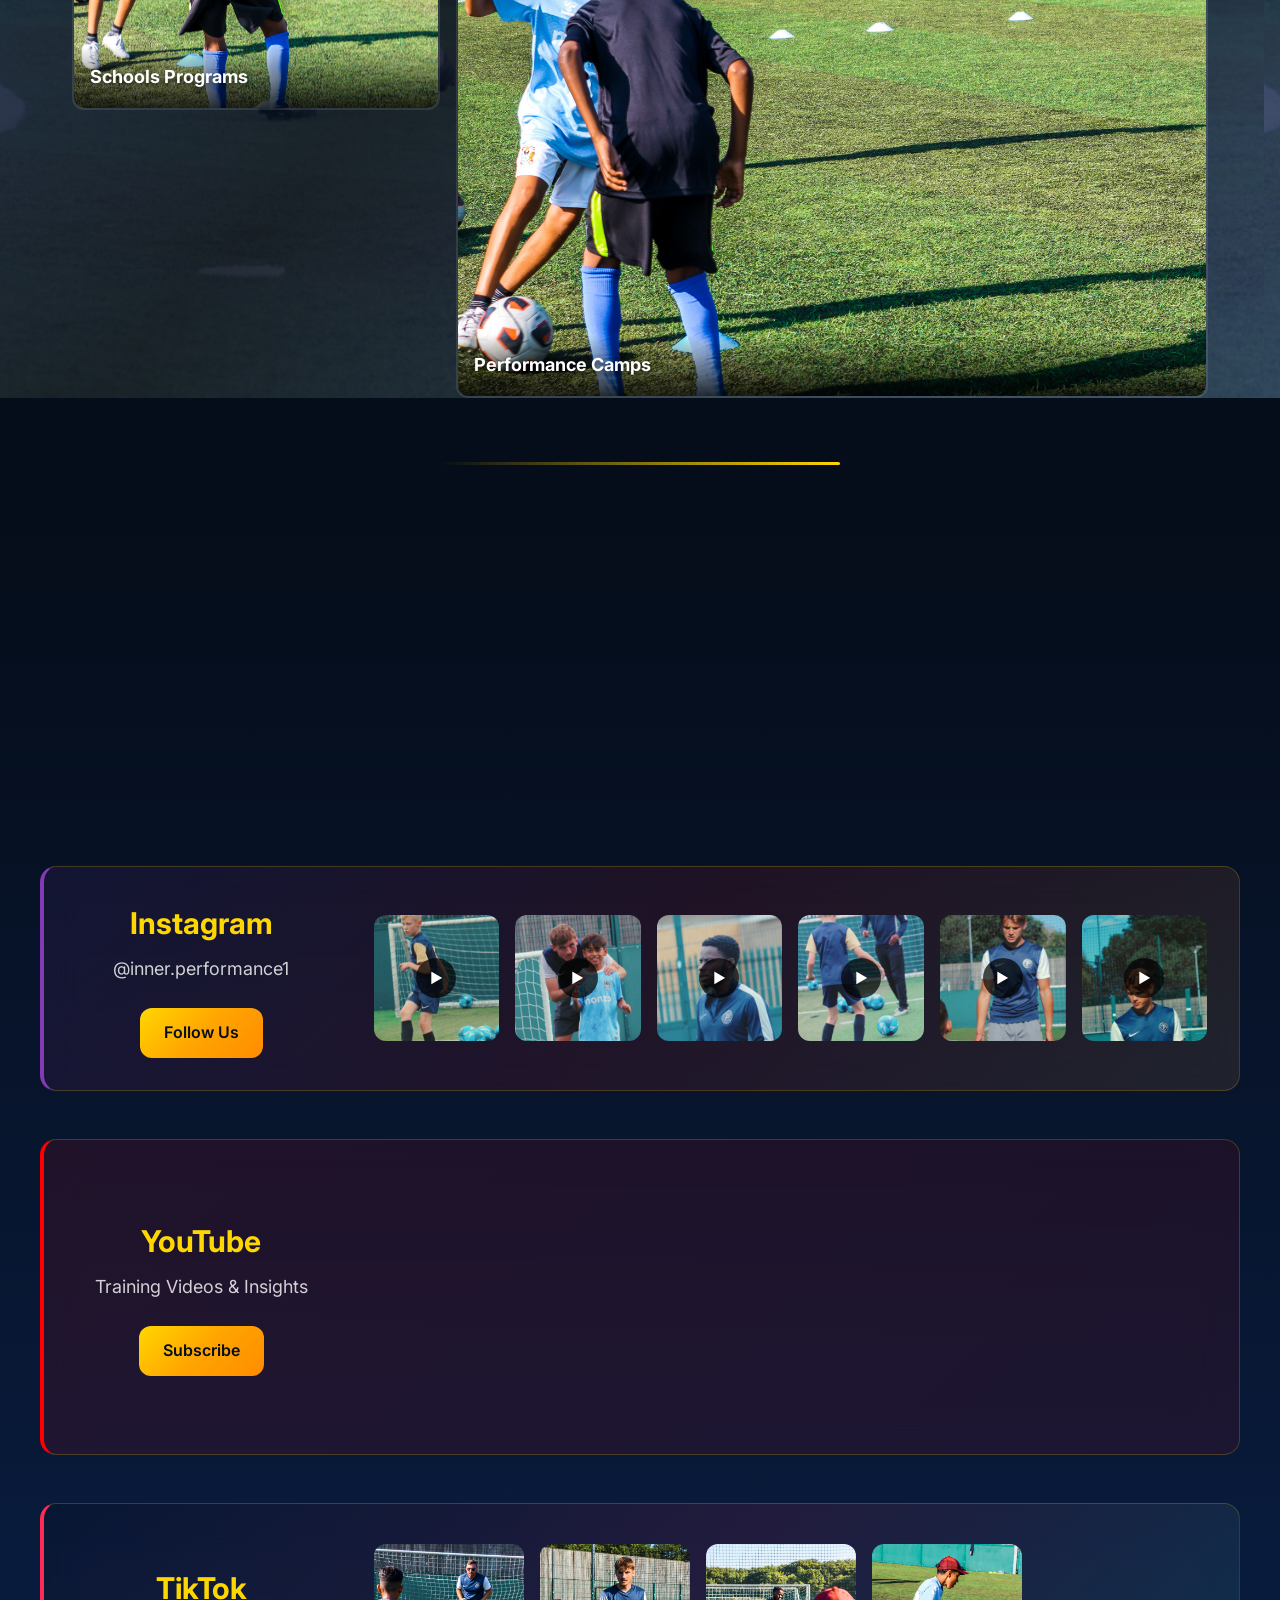
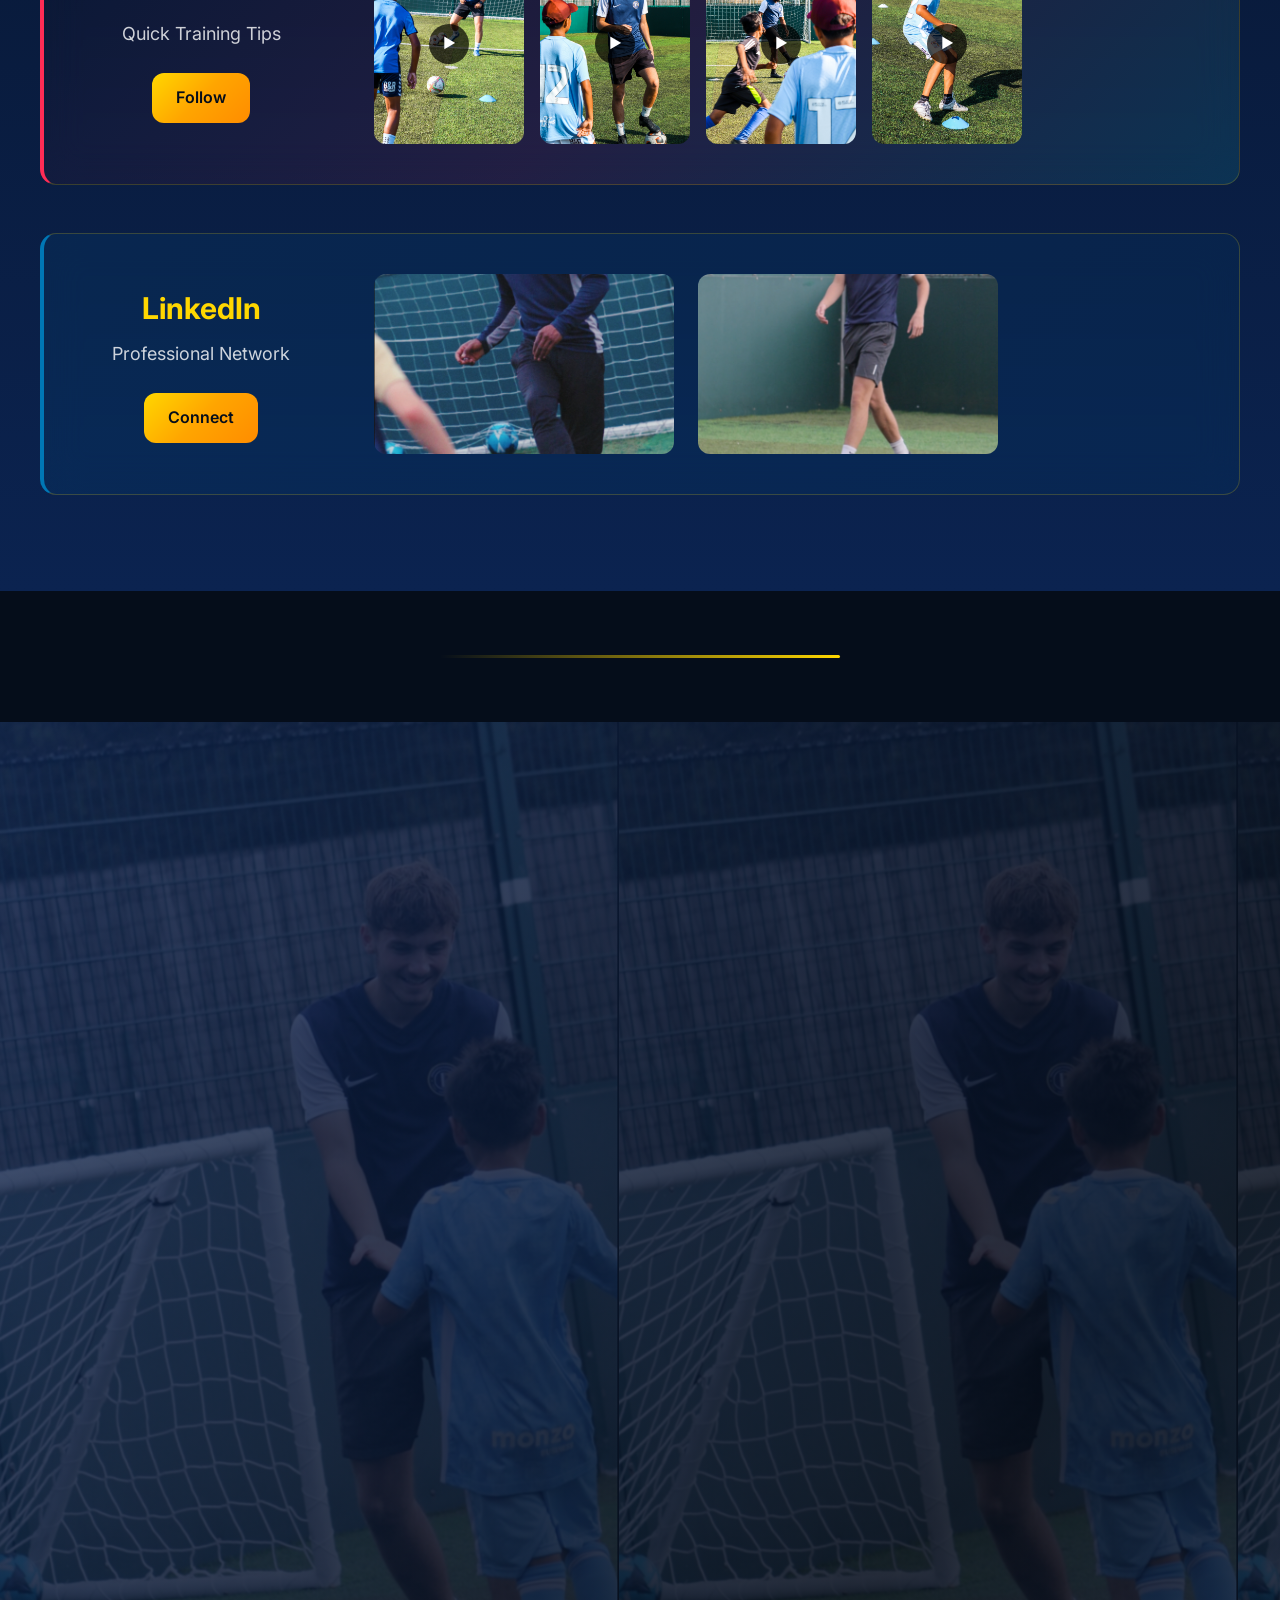
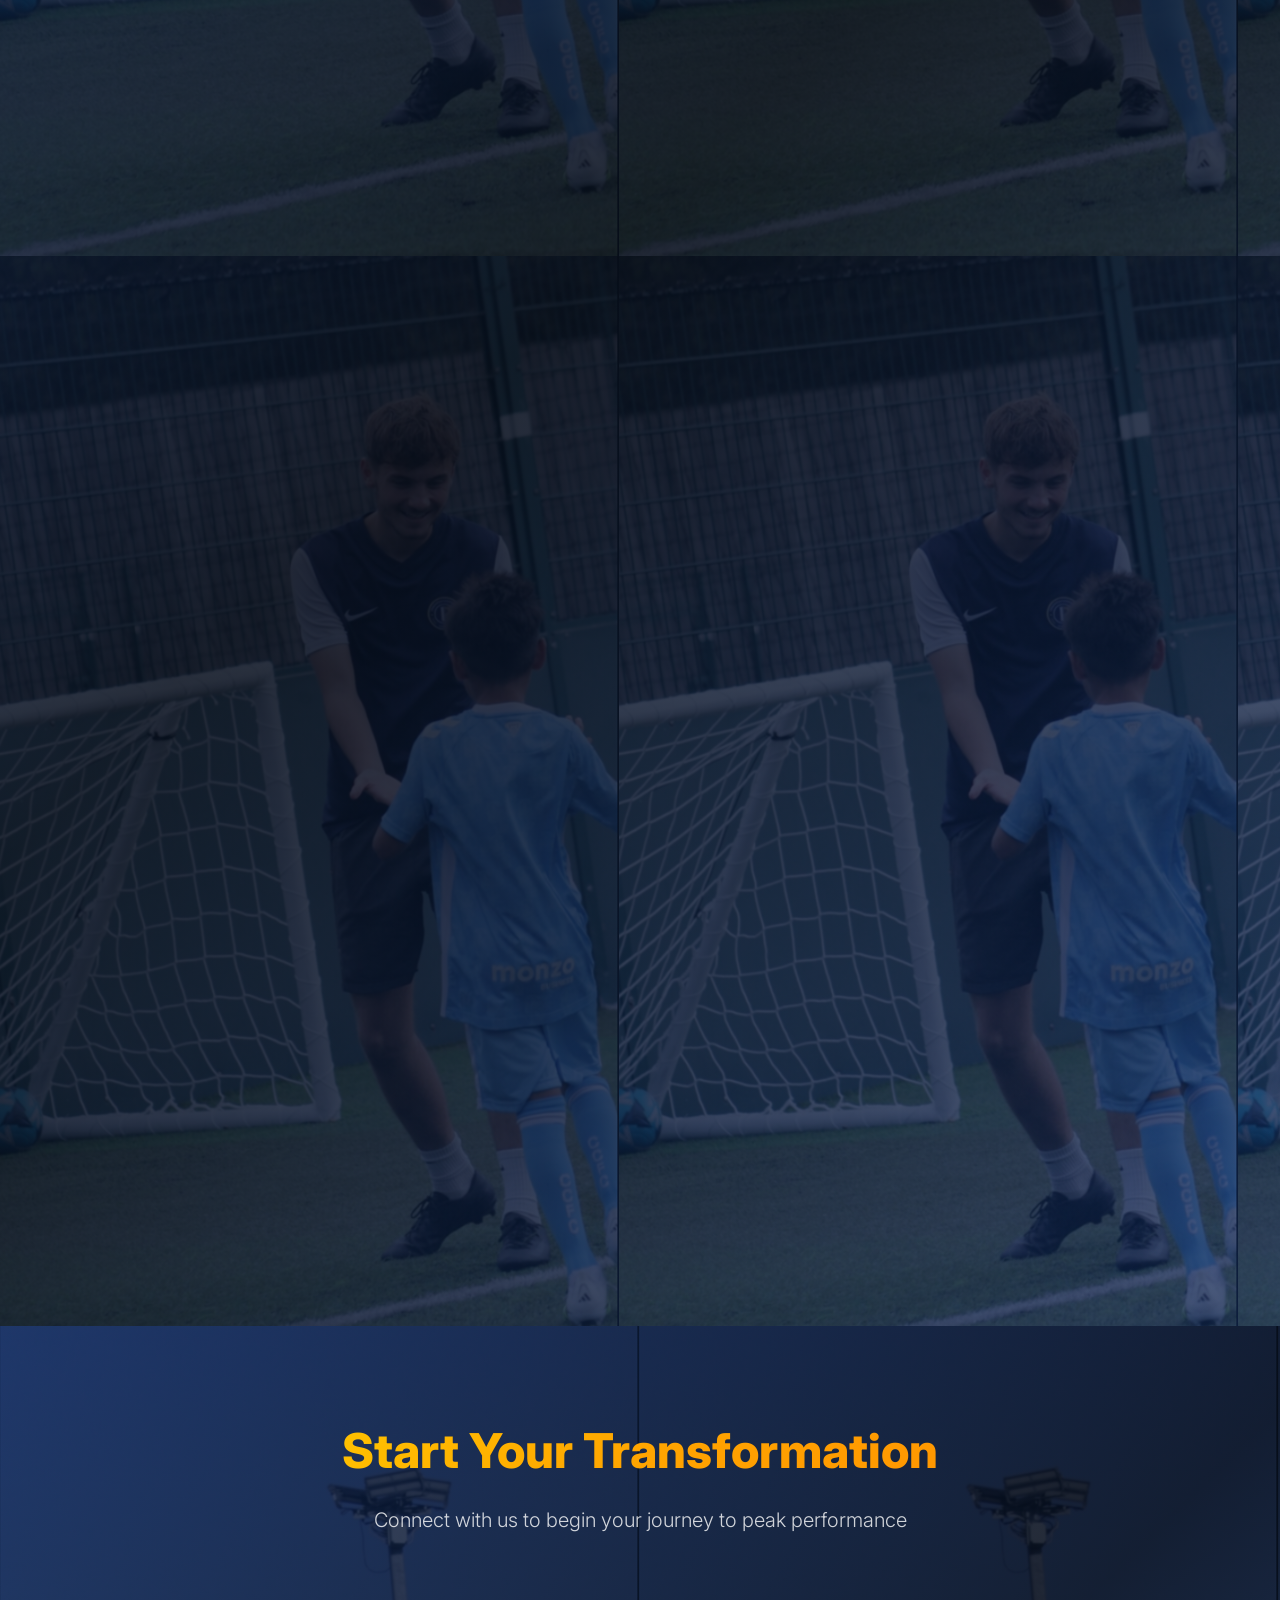
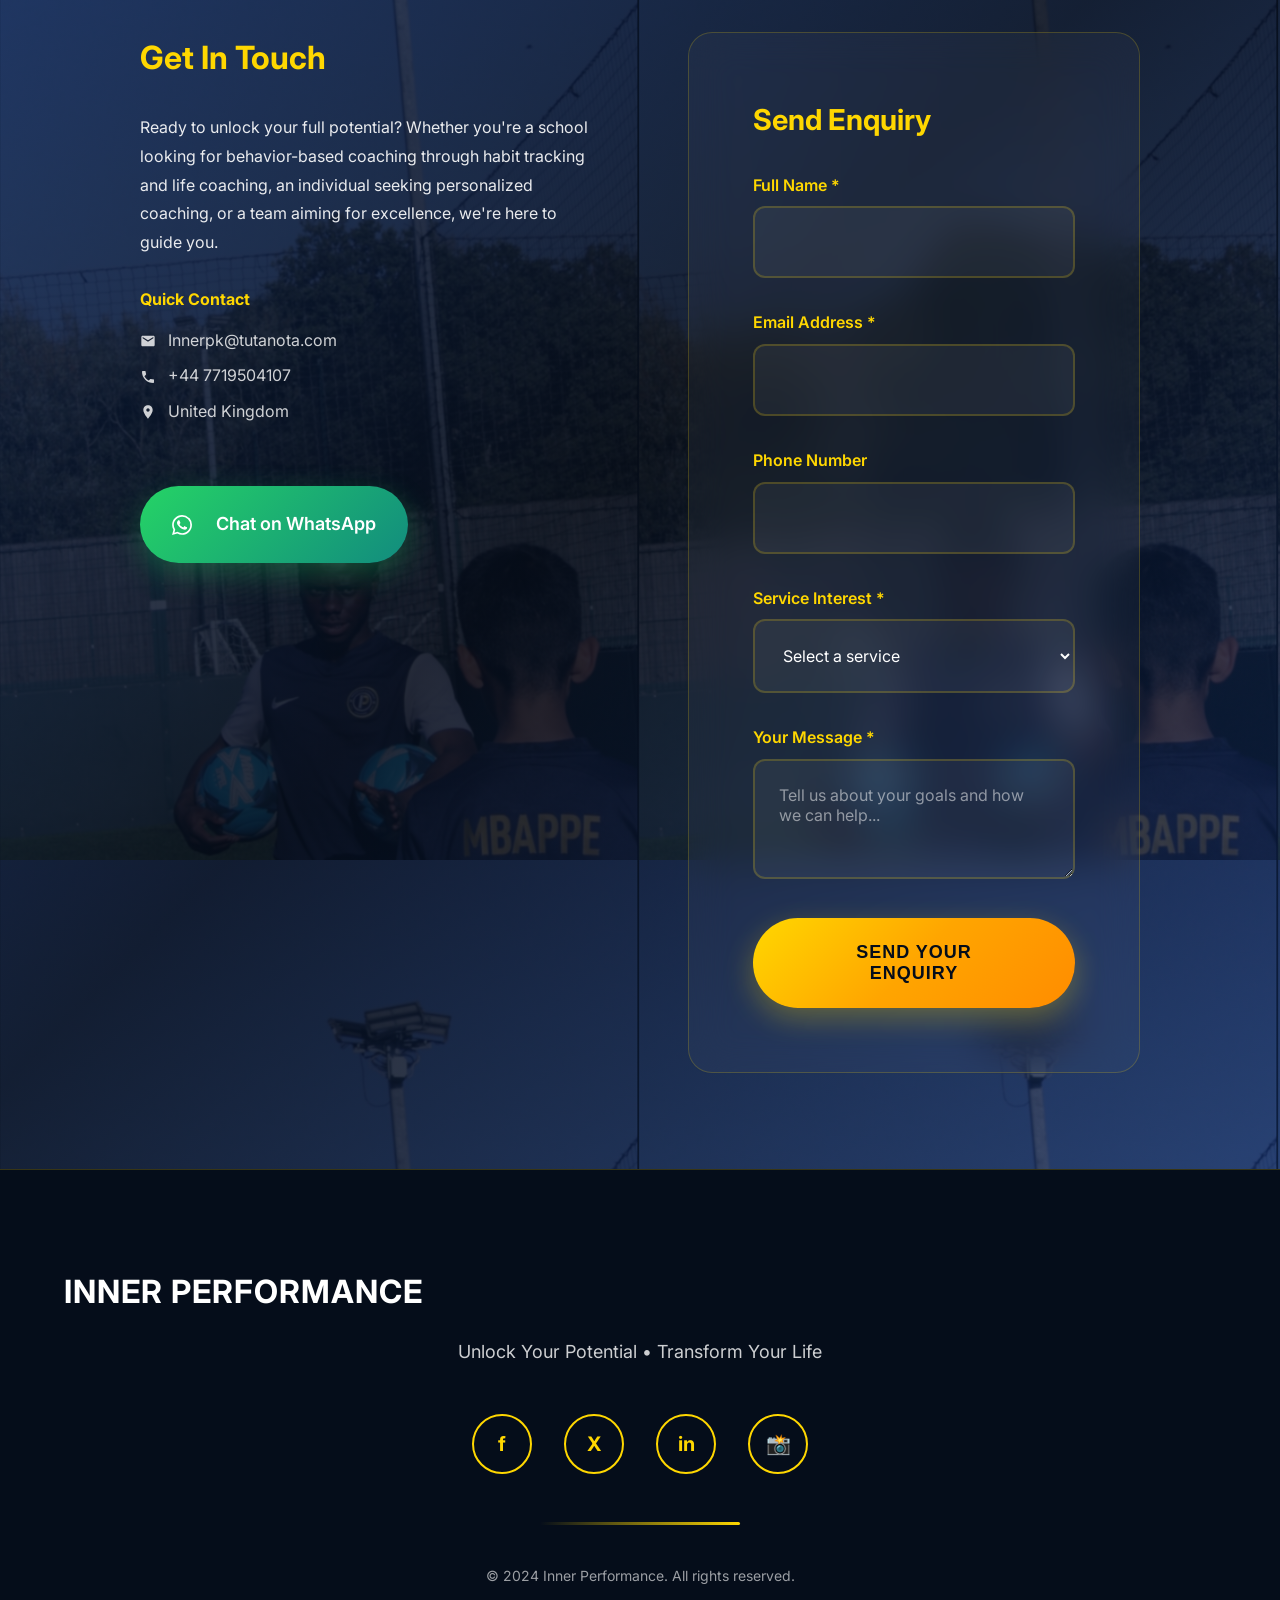
==== commit 588400b0: "initiasl" ====
--- a/index.html
+++ b/index.html
@@ -1,1257 +1,444 @@
-<!DOCTYPE html>
-<html lang="en">
-<head>
-    <meta charset="UTF-8">
-    <meta name="viewport" content="width=device-width, initial-scale=1.0">
-    <title>Inner Performance - Unlock Your Potential</title>
-    <style>
-        * {
-            margin: 0;
-            padding: 0;
-            box-sizing: border-box;
-        }
-
-        :root {
-            --royal-blue: #0a1628;
-            --dark-blue: #050d1a;
-            --gold: #FFD700;
-            --bright-gold: #FFC107;
-            --white: #ffffff;
-            --light-gray: #f0f0f0;
-        }
-
-        body {
-            font-family: 'Segoe UI', system-ui, -apple-system, sans-serif;
-            background: var(--dark-blue);
-            color: var(--white);
-            overflow-x: hidden;
-            cursor: default;
-        }
-
-        /* Custom Scrollbar */
-        ::-webkit-scrollbar {
-            width: 10px;
-        }
-
-        ::-webkit-scrollbar-track {
-            background: var(--royal-blue);
-        }
-
-        ::-webkit-scrollbar-thumb {
-            background: linear-gradient(180deg, var(--gold), var(--bright-gold));
-            border-radius: 5px;
-        }
-
-        /* Loading Screen */
-        .loader {
-            position: fixed;
-            top: 0;
-            left: 0;
-            width: 100%;
-            height: 100%;
-            background: var(--dark-blue);
-            display: flex;
-            justify-content: center;
-            align-items: center;
-            z-index: 10000;
-            transition: opacity 1s ease;
-        }
-
-        .loader-content {
-            position: relative;
-        }
-
-        .loader-ring {
-            width: 150px;
-            height: 150px;
-            border: 3px solid var(--royal-blue);
-            border-top: 3px solid var(--gold);
-            border-radius: 50%;
-            animation: spin 1.5s linear infinite;
-        }
-
-        @keyframes spin {
-            0% { transform: rotate(0deg); }
-            100% { transform: rotate(360deg); }
-        }
-
-        .loader-text {
-            position: absolute;
-            top: 50%;
-            left: 50%;
-            transform: translate(-50%, -50%);
-            font-size: 20px;
-            font-weight: bold;
-            background: linear-gradient(90deg, var(--gold), var(--white));
-            -webkit-background-clip: text;
-            -webkit-text-fill-color: transparent;
-            background-clip: text;
-        }
-
-        /* Navigation */
-        nav {
-            position: fixed;
-            top: 0;
-            width: 100%;
-            padding: 20px 5%;
-            background: rgba(10, 22, 40, 0.95);
-            backdrop-filter: blur(20px);
-            z-index: 1000;
-            transition: all 0.5s ease;
-            border-bottom: 1px solid rgba(255, 215, 0, 0.1);
-        }
-
-        nav.scrolled {
-            padding: 15px 5%;
-            background: rgba(5, 13, 26, 0.98);
-            box-shadow: 0 10px 30px rgba(0, 0, 0, 0.5);
-        }
-
-        .nav-container {
-            display: flex;
-            justify-content: space-between;
-            align-items: center;
-            max-width: 1400px;
-            margin: 0 auto;
-        }
-
-        .logo {
-            font-size: 28px;
-            font-weight: bold;
-            background: linear-gradient(135deg, var(--gold), var(--white));
-            -webkit-background-clip: text;
-            -webkit-text-fill-color: transparent;
-            background-clip: text;
-            letter-spacing: 2px;
-            animation: logoGlow 3s ease-in-out infinite;
-        }
-
-        @keyframes logoGlow {
-            0%, 100% { filter: drop-shadow(0 0 10px rgba(255, 215, 0, 0.5)); }
-            50% { filter: drop-shadow(0 0 20px rgba(255, 215, 0, 0.8)); }
-        }
-
-        .nav-links {
-            display: flex;
-            gap: 40px;
-            list-style: none;
-        }
-
-        .nav-links a {
-            color: var(--white);
-            text-decoration: none;
-            font-size: 16px;
-            transition: all 0.3s ease;
-            position: relative;
-            padding: 5px 0;
-        }
-
-        .nav-links a::after {
-            content: '';
-            position: absolute;
-            bottom: -5px;
-            left: 0;
-            width: 0;
-            height: 2px;
-            background: linear-gradient(90deg, var(--gold), var(--white));
-            transition: width 0.3s ease;
-        }
-
-        .nav-links a:hover::after {
-            width: 100%;
-        }
-
-        .nav-links a:hover {
-            color: var(--gold);
-            transform: translateY(-2px);
-        }
-
-        /* Mobile Menu Toggle */
-        .menu-toggle {
-            display: none;
-            flex-direction: column;
-            cursor: pointer;
-        }
-
-        .menu-toggle span {
-            width: 30px;
-            height: 3px;
-            background: var(--gold);
-            margin: 3px 0;
-            transition: 0.3s;
-        }
-
-        /* Hero Section */
-        .hero {
-            height: 100vh;
-            display: flex;
-            align-items: center;
-            justify-content: center;
-            position: relative;
-            background: radial-gradient(ellipse at center, var(--royal-blue) 0%, var(--dark-blue) 100%);
-            overflow: hidden;
-        }
-
-        .hero-bg {
-            position: absolute;
-            width: 100%;
-            height: 100%;
-            overflow: hidden;
-        }
-
-        .particle {
-            position: absolute;
-            width: 4px;
-            height: 4px;
-            background: var(--gold);
-            border-radius: 50%;
-            opacity: 0;
-            animation: floatParticle 15s infinite linear;
-        }
-
-        @keyframes floatParticle {
-            0% {
-                transform: translateY(100vh) translateX(0);
-                opacity: 0;
-            }
-            10% {
-                opacity: 0.5;
-            }
-            90% {
-                opacity: 0.5;
-            }
-            100% {
-                transform: translateY(-100vh) translateX(100px);
-                opacity: 0;
-            }
-        }
-
-        .hero-content {
-            text-align: center;
-            z-index: 2;
-            padding: 0 20px;
-            opacity: 0;
-            animation: fadeInUp 1.5s ease forwards;
-            animation-delay: 0.5s;
-        }
-
-        @keyframes fadeInUp {
-            0% {
-                opacity: 0;
-                transform: translateY(50px);
-            }
-            100% {
-                opacity: 1;
-                transform: translateY(0);
-            }
-        }
-
-        .hero h1 {
-            font-size: clamp(2.5rem, 5vw, 4.5rem);
-            margin-bottom: 20px;
-            background: linear-gradient(135deg, var(--gold), var(--white), var(--gold));
-            -webkit-background-clip: text;
-            -webkit-text-fill-color: transparent;
-            background-clip: text;
-            animation: textShimmer 3s ease-in-out infinite;
-            line-height: 1.2;
-        }
-
-        @keyframes textShimmer {
-            0%, 100% { background-position: 0% 50%; }
-            50% { background-position: 100% 50%; }
-        }
-
-        .hero p {
-            font-size: clamp(1.1rem, 2vw, 1.4rem);
-            margin-bottom: 40px;
-            opacity: 0.9;
-            max-width: 600px;
-            margin-left: auto;
-            margin-right: auto;
-        }
-
-        .cta-buttons {
-            display: flex;
-            gap: 20px;
-            justify-content: center;
-            flex-wrap: wrap;
-        }
-
-        .btn {
-            padding: 15px 40px;
-            font-size: 16px;
-            font-weight: bold;
-            text-decoration: none;
-            border-radius: 50px;
-            transition: all 0.4s ease;
-            position: relative;
-            overflow: hidden;
-            display: inline-block;
-            cursor: pointer;
-            border: none;
-        }
-
-        .btn-primary {
-            background: linear-gradient(135deg, var(--gold), var(--bright-gold));
-            color: var(--dark-blue);
-            box-shadow: 0 10px 30px rgba(255, 215, 0, 0.3);
-        }
-
-        .btn-primary:hover {
-            transform: translateY(-3px);
-            box-shadow: 0 15px 40px rgba(255, 215, 0, 0.5);
-        }
-
-        .btn-secondary {
-            background: transparent;
-            color: var(--white);
-            border: 2px solid var(--gold);
-        }
-
-        .btn-secondary:hover {
-            background: rgba(255, 215, 0, 0.1);
-            transform: translateY(-3px);
-            box-shadow: 0 10px 30px rgba(255, 215, 0, 0.2);
-        }
-
-        .btn::before {
-            content: '';
-            position: absolute;
-            top: 50%;
-            left: 50%;
-            width: 0;
-            height: 0;
-            border-radius: 50%;
-            background: rgba(255, 255, 255, 0.3);
-            transform: translate(-50%, -50%);
-            transition: width 0.6s, height 0.6s;
-        }
-
-        .btn:hover::before {
-            width: 300px;
-            height: 300px;
-        }
-
-        /* Section Styles */
-        .section {
-            padding: 100px 5%;
-            position: relative;
-            overflow: hidden;
-        }
-
-        .section-dark {
-            background: linear-gradient(180deg, var(--dark-blue) 0%, var(--royal-blue) 100%);
-        }
-
-        .section-light {
-            background: linear-gradient(180deg, var(--royal-blue) 0%, #0d1b2f 100%);
-        }
-
-        .container {
-            max-width: 1200px;
-            margin: 0 auto;
-        }
-
-        .section-title {
-            text-align: center;
-            margin-bottom: 60px;
-            opacity: 0;
-            transform: translateY(50px);
-        }
-
-        .section-title.animate {
-            animation: fadeInUp 1s ease forwards;
-        }
-
-        .section-title h2 {
-            font-size: clamp(2rem, 4vw, 3.5rem);
-            margin-bottom: 20px;
-            background: linear-gradient(135deg, var(--gold), var(--white));
-            -webkit-background-clip: text;
-            -webkit-text-fill-color: transparent;
-            background-clip: text;
-        }
-
-        .section-title p {
-            font-size: 1.2rem;
-            opacity: 0.8;
-            max-width: 700px;
-            margin: 0 auto;
-        }
-
-        /* Service Cards */
-        .services-grid {
-            display: grid;
-            grid-template-columns: repeat(auto-fit, minmax(300px, 1fr));
-            gap: 40px;
-            margin-top: 60px;
-        }
-
-        .service-card {
-            background: rgba(255, 255, 255, 0.03);
-            border: 1px solid rgba(255, 215, 0, 0.2);
-            border-radius: 20px;
-            padding: 40px;
-            text-align: center;
-            transition: all 0.5s ease;
-            position: relative;
-            overflow: hidden;
-            opacity: 0;
-            transform: translateY(50px);
-        }
-
-        .service-card.animate {
-            animation: fadeInUp 1s ease forwards;
-        }
-
-        .service-card::before {
-            content: '';
-            position: absolute;
-            top: -50%;
-            left: -50%;
-            width: 200%;
-            height: 200%;
-            background: radial-gradient(circle, rgba(255, 215, 0, 0.1) 0%, transparent 70%);
-            transition: all 0.5s ease;
-            opacity: 0;
-        }
-
-        .service-card:hover::before {
-            opacity: 1;
-        }
-
-        .service-card:hover {
-            transform: translateY(-10px);
-            border-color: var(--gold);
-            box-shadow: 0 20px 40px rgba(255, 215, 0, 0.2);
-        }
-
-        .service-icon {
-            width: 80px;
-            height: 80px;
-            margin: 0 auto 20px;
-            background: linear-gradient(135deg, var(--gold), var(--bright-gold));
-            border-radius: 50%;
-            display: flex;
-            align-items: center;
-            justify-content: center;
-            font-size: 36px;
-            animation: iconPulse 3s ease-in-out infinite;
-        }
-
-        @keyframes iconPulse {
-            0%, 100% { transform: scale(1); }
-            50% { transform: scale(1.1); }
-        }
-
-        .service-card h3 {
-            font-size: 1.8rem;
-            margin-bottom: 15px;
-            color: var(--gold);
-        }
-
-        .service-card p {
-            opacity: 0.8;
-            line-height: 1.8;
-            margin-bottom: 25px;
-        }
-
-        /* Feature Lists */
-        .feature-list {
-            list-style: none;
-            text-align: left;
-            margin: 20px 0;
-        }
-
-        .feature-list li {
-            padding: 10px 0;
-            padding-left: 30px;
-            position: relative;
-            opacity: 0.9;
-        }
-
-        .feature-list li::before {
-            content: '▶';
-            position: absolute;
-            left: 0;
-            color: var(--gold);
-            font-weight: bold;
-            font-size: 18px;
-        }
-
-        /* Contact Section */
-        .contact-section {
-            background: linear-gradient(135deg, var(--royal-blue) 0%, var(--dark-blue) 100%);
-            padding: 100px 5%;
-            position: relative;
-        }
-
-        .contact-container {
-            max-width: 1000px;
-            margin: 0 auto;
-            display: grid;
-            grid-template-columns: repeat(auto-fit, minmax(300px, 1fr));
-            gap: 50px;
-        }
-
-        .contact-info {
-            opacity: 0;
-            transform: translateX(-50px);
-        }
-
-        .contact-info.animate {
-            animation: fadeInLeft 1s ease forwards;
-        }
-
-        @keyframes fadeInLeft {
-            0% {
-                opacity: 0;
-                transform: translateX(-50px);
-            }
-            100% {
-                opacity: 1;
-                transform: translateX(0);
-            }
-        }
-
-        .contact-form {
-            background: rgba(255, 255, 255, 0.03);
-            padding: 40px;
-            border-radius: 20px;
-            border: 1px solid rgba(255, 215, 0, 0.2);
-            opacity: 0;
-            transform: translateX(50px);
-        }
-
-        .contact-form.animate {
-            animation: fadeInRight 1s ease forwards;
-        }
-
-        @keyframes fadeInRight {
-            0% {
-                opacity: 0;
-                transform: translateX(50px);
-            }
-            100% {
-                opacity: 1;
-                transform: translateX(0);
-            }
-        }
-
-        .form-group {
-            margin-bottom: 25px;
-        }
-
-        .form-group label {
-            display: block;
-            margin-bottom: 8px;
-            color: var(--gold);
-            font-weight: 500;
-        }
-
-        .form-group input,
-        .form-group textarea,
-        .form-group select {
-            width: 100%;
-            padding: 12px 15px;
-            background: rgba(255, 255, 255, 0.05);
-            border: 1px solid rgba(255, 215, 0, 0.3);
-            border-radius: 10px;
-            color: var(--white);
-            font-size: 16px;
-            transition: all 0.3s ease;
-        }
-
-        .form-group input:focus,
-        .form-group textarea:focus,
-        .form-group select:focus {
-            outline: none;
-            border-color: var(--gold);
-            background: rgba(255, 255, 255, 0.08);
-            box-shadow: 0 0 20px rgba(255, 215, 0, 0.2);
-        }
-
-        .form-group select option {
-            background: var(--royal-blue);
-            color: var(--white);
-        }
-
-        .form-group textarea {
-            resize: vertical;
-            min-height: 120px;
-        }
-
-        .whatsapp-btn {
-            background: linear-gradient(135deg, #25D366, #128C7E);
-            color: white;
-            padding: 15px 30px;
-            border-radius: 50px;
-            text-decoration: none;
-            display: inline-flex;
-            align-items: center;
-            gap: 10px;
-            font-weight: bold;
-            transition: all 0.3s ease;
-            margin-top: 20px;
-            box-shadow: 0 10px 30px rgba(37, 211, 102, 0.3);
-        }
-
-        .whatsapp-btn:hover {
-            transform: translateY(-3px);
-            box-shadow: 0 15px 40px rgba(37, 211, 102, 0.5);
-        }
-
-        /* Footer */
-        footer {
-            background: var(--dark-blue);
-            padding: 50px 5%;
-            text-align: center;
-            border-top: 1px solid rgba(255, 215, 0, 0.2);
-        }
-
-        .footer-content {
-            max-width: 1200px;
-            margin: 0 auto;
-        }
-
-        .social-links {
-            display: flex;
-            justify-content: center;
-            gap: 30px;
-            margin: 30px 0;
-        }
-
-        .social-links a {
-            width: 50px;
-            height: 50px;
-            border: 2px solid var(--gold);
-            border-radius: 50%;
-            display: flex;
-            align-items: center;
-            justify-content: center;
-            color: var(--gold);
-            text-decoration: none;
-            transition: all 0.3s ease;
-            font-size: 20px;
-        }
-
-        .social-links a:hover {
-            background: var(--gold);
-            color: var(--dark-blue);
-            transform: translateY(-5px);
-            box-shadow: 0 10px 30px rgba(255, 215, 0, 0.3);
-        }
-
-        /* Floating Action Button */
-        .fab {
-            position: fixed;
-            bottom: 30px;
-            right: 30px;
-            width: 60px;
-            height: 60px;
-            background: linear-gradient(135deg, #25D366, #128C7E);
-            border-radius: 50%;
-            display: flex;
-            align-items: center;
-            justify-content: center;
-            color: white;
-            font-size: 30px;
-            text-decoration: none;
-            box-shadow: 0 10px 30px rgba(37, 211, 102, 0.4);
-            z-index: 999;
-            animation: fabPulse 2s ease-in-out infinite;
-            transition: all 0.3s ease;
-        }
-
-        @keyframes fabPulse {
-            0%, 100% { transform: scale(1); }
-            50% { transform: scale(1.1); }
-        }
-
-        .fab:hover {
-            transform: scale(1.2);
-            box-shadow: 0 15px 40px rgba(37, 211, 102, 0.6);
-        }
-
-        /* Responsive Design */
-        @media (max-width: 768px) {
-            .nav-links {
-                display: none;
-                position: fixed;
-                top: 70px;
-                left: 0;
-                width: 100%;
-                background: var(--royal-blue);
-                flex-direction: column;
-                padding: 20px;
-                gap: 20px;
-            }
-
-            .nav-links.active {
-                display: flex;
-            }
-
-            .menu-toggle {
-                display: flex;
-            }
-
-            .menu-toggle.active span:nth-child(1) {
-                transform: rotate(-45deg) translate(-5px, 6px);
-            }
-
-            .menu-toggle.active span:nth-child(2) {
-                opacity: 0;
-            }
-
-            .menu-toggle.active span:nth-child(3) {
-                transform: rotate(45deg) translate(-5px, -6px);
-            }
-
-            .cta-buttons {
-                flex-direction: column;
-                align-items: center;
-            }
-
-            .services-grid {
-                grid-template-columns: 1fr;
-            }
-
-            .contact-container {
-                grid-template-columns: 1fr;
-            }
-        }
-
-        /* Scroll Reveal Animation Classes */
-        .reveal {
-            opacity: 0;
-            transform: translateY(50px);
-            transition: all 1s ease;
-        }
-
-        .reveal.active {
-            opacity: 1;
-            transform: translateY(0);
-        }
-
-        /* Gradient Line Animation */
-        .gradient-line {
-            height: 2px;
-            background: linear-gradient(90deg, transparent, var(--gold), transparent);
-            background-size: 200% 100%;
-            animation: gradientMove 3s ease-in-out infinite;
-            margin: 40px 0;
-        }
-
-        @keyframes gradientMove {
-            0% { background-position: -100% 0; }
-            100% { background-position: 100% 0; }
-        }
-    </style>
-</head>
-<body>
-    <!-- Loading Screen -->
-    <div class="loader" id="loader">
-        <div class="loader-content">
-            <div class="loader-ring"></div>
-            <div class="loader-text">INNER PERFORMANCE</div>
-        </div>
-    </div>
-
-    <!-- Navigation -->
-    <nav id="navbar">
-        <div class="nav-container">
-            <div class="logo">INNER PERFORMANCE</div>
-            <ul class="nav-links" id="navLinks">
-                <li><a href="#home">Home</a></li>
-                <li><a href="#schools">Schools</a></li>
-                <li><a href="#training">1-2-1 Football Training</a></li>
-                <li><a href="#groups">Football Group Sessions</a></li>
-                <li><a href="#contact">Contact</a></li>
-            </ul>
-            <div class="menu-toggle" id="menuToggle">
-                <span></span>
-                <span></span>
-                <span></span>
-            </div>
-        </div>
-    </nav>
-
-    <!-- Hero Section -->
-    <section class="hero" id="home">
-        <div class="hero-bg" id="heroBg"></div>
-        <div class="hero-content">
-            <h1>Unlock Your Inner Potential</h1>
-            <p>Transform performance through elite mental training, personalized coaching, and cutting-edge psychological techniques</p>
-            <div class="cta-buttons">
-                <a href="#contact" class="btn btn-primary">Start Your Journey</a>
-                <a href="#schools" class="btn btn-secondary">Explore Services</a>
-            </div>
-        </div>
-    </section>
-
-    <!-- Schools Offer Section -->
-    <section class="section section-dark" id="schools">
-        <div class="container">
-            <div class="section-title">
-                <h2>Transforming Schools</h2>
-                <p>Empowering students and educators with behavior-based coaching through habit tracking and life coaching</p>
-            </div>
-            <div class="services-grid">
-                <div class="service-card">
-                    <div class="service-icon">
-                        <svg viewBox="0 0 24 24" width="36" height="36" aria-hidden="true">
-                            <rect x="3" y="3" width="9" height="18" rx="2" fill="#000"/>
-                            <rect x="12" y="3" width="9" height="18" rx="2" fill="#000"/>
-                            <line x1="12" y1="3" x2="12" y2="21" stroke="#000" stroke-width="2"/>
-                        </svg>
-                    </div>
-                    <h3>Student Excellence</h3>
-                    <p>Behavior-based coaching through habit tracking and life coaching to unlock academic potential and build resilience</p>
-                    <ul class="feature-list">
-                        <li>Behavior tracking & habit formation</li>
-                        <li>Life coaching for academic success</li>
-                        <li>Confidence building through behavior change</li>
-                        <li>Goal setting with accountability systems</li>
-                    </ul>
-                    <a href="#contact" class="btn btn-primary">Learn More</a>
-                </div>
-                <div class="service-card">
-                    <div class="service-icon">
-                        <svg viewBox="0 0 24 24" width="36" height="36" aria-hidden="true">
-                            <circle cx="12" cy="7" r="4" fill="#000"/>
-                            <rect x="5" y="12" width="14" height="8" rx="2" fill="#000"/>
-                        </svg>
-                    </div>
-                    <h3>Teacher Development</h3>
-                    <p>Equipping educators with behavior management tools and life coaching techniques to inspire and support student success</p>
-                    <ul class="feature-list">
-                        <li>Behavior management psychology</li>
-                        <li>Life coaching techniques for teachers</li>
-                        <li>Stress reduction through habit tracking</li>
-                        <li>Communication excellence training</li>
-                    </ul>
-                    <a href="#contact" class="btn btn-primary">Get Started</a>
-                </div>
-                <div class="service-card">
-                    <div class="service-icon">
-                        <svg viewBox="0 0 24 24" width="36" height="36" aria-hidden="true">
-                            <rect x="5" y="3" width="14" height="18" rx="1" fill="#000"/>
-                        </svg>
-                    </div>
-                    <h3>Whole School Approach</h3>
-                    <p>Creating a culture of excellence through behavior-based habit tracking and life coaching programs throughout your institution</p>
-                    <ul class="feature-list">
-                        <li>Custom behavior coaching programs</li>
-                        <li>Habit tracking system implementation</li>
-                        <li>Parent life coaching workshops</li>
-                        <li>Ongoing behavior support & evaluation</li>
-                    </ul>
-                    <a href="#contact" class="btn btn-primary">Book Consultation</a>
-                </div>
-            </div>
-        </div>
-    </section>
-
-    <div class="gradient-line"></div>
-
-    <!-- 1-2-1 Training Section -->
-    <section class="section section-light" id="training">
-        <div class="container">
-            <div class="section-title">
-                <h2>Elite 1-2-1 Football Training</h2>
-                <p>Personalized football coaching tailored to your unique goals and challenges</p>
-            </div>
-            <div class="services-grid">
-                <div class="service-card">
-                    <div class="service-icon">
-                        <svg viewBox="0 0 24 24" width="36" height="36" aria-hidden="true">
-                            <circle cx="12" cy="12" r="9" fill="#000"/>
-                        </svg>
-                    </div>
-                    <h3>Football Performance Psychology</h3>
-                    <p>Master your mind to achieve peak performance in football</p>
-                    <ul class="feature-list">
-                        <li>Mental toughness training</li>
-                        <li>Visualization techniques</li>
-                        <li>Flow state optimization</li>
-                        <li>Pressure management</li>
-                    </ul>
-                    <a href="#contact" class="btn btn-primary">Start Training</a>
-                </div>
-                <div class="service-card">
-                    <div class="service-icon">
-                        <svg viewBox="0 0 24 24" width="36" height="36" aria-hidden="true">
-                            <rect x="4" y="7" width="16" height="10" rx="1" fill="#000"/>
-                        </svg>
-                    </div>
-                    <h3>Football Goal Achievement</h3>
-                    <p>Strategic football training planning and accountability to reach your football aspirations</p>
-                    <ul class="feature-list">
-                        <li>SMART goal setting</li>
-                        <li>Action plan development</li>
-                        <li>Progress tracking</li>
-                        <li>Obstacle navigation</li>
-                    </ul>
-                    <a href="#contact" class="btn btn-primary">Book Session</a>
-                </div>
-                <div class="service-card">
-                    <div class="service-icon">
-                        <svg viewBox="0 0 24 24" width="36" height="36" aria-hidden="true">
-                            <path d="M8 7a3 3 0 016 0v1h1a3 3 0 010 6h-1v1a3 3 0 11-6 0v-1H7a3 3 0 010-6h1V7z" fill="#000"/>
-                        </svg>
-                    </div>
-                    <h3>Football Mindset Mastery</h3>
-                    <p>Transform limiting beliefs into empowering thoughts for football success</p>
-                    <ul class="feature-list">
-                        <li>Cognitive restructuring</li>
-                        <li>Self-talk optimization</li>
-                        <li>Confidence building</li>
-                        <li>Resilience development</li>
-                    </ul>
-                    <a href="#contact" class="btn btn-primary">Transform Now</a>
-                </div>
-            </div>
-        </div>
-    </section>
-
-    <div class="gradient-line"></div>
-
-    <!-- Group Sessions Section -->
-    <section class="section section-dark" id="groups">
-        <div class="container">
-            <div class="section-title">
-                <h2>Dynamic Football Group Sessions</h2>
-                <p>Harness the power of collective energy and shared growth in football coaching</p>
-            </div>
-            <div class="services-grid">
-                <div class="service-card">
-                    <div class="service-icon">
-                        <svg viewBox="0 0 24 24" width="36" height="36" aria-hidden="true">
-                            <polygon points="13,2 6,14 11,14 9,22 18,10 12,10" fill="#000"/>
-                        </svg>
-                    </div>
-                    <h3>Football Team Building</h3>
-                    <p>Foster collaboration and high-performance team dynamics for football teams</p>
-                    <ul class="feature-list">
-                        <li>Trust exercises</li>
-                        <li>Communication workshops</li>
-                        <li>Leadership development</li>
-                        <li>Conflict resolution</li>
-                    </ul>
-                    <a href="#contact" class="btn btn-primary">Book Team Session</a>
-                </div>
-                <div class="service-card">
-                    <div class="service-icon">
-                        <svg viewBox="0 0 24 24" width="36" height="36" aria-hidden="true">
-                            <path d="M12 2c3 3 4 6 4 9s-1 6-4 9c-3-3-4-6-4-9s1-6 4-9z" fill="#000"/>
-                        </svg>
-                    </div>
-                    <h3>Football Motivation Workshops</h3>
-                    <p>Ignite passion and drive in your football team or organization</p>
-                    <ul class="feature-list">
-                        <li>Inspirational presentations</li>
-                        <li>Interactive activities</li>
-                        <li>Success mindset training</li>
-                        <li>Energy optimization</li>
-                    </ul>
-                    <a href="#contact" class="btn btn-primary">Schedule Workshop</a>
-                </div>
-                <div class="service-card">
-                    <div class="service-icon">
-                        <svg viewBox="0 0 24 24" width="36" height="36" aria-hidden="true">
-                            <polygon points="12,2 15,9 22,9 17,14 19,21 12,17 5,21 7,14 2,9 9,9" fill="#000"/>
-                        </svg>
-                    </div>
-                    <h3>Football Wellness Programs</h3>
-                    <p>Holistic approach to mental and emotional well-being for football players</p>
-                    <ul class="feature-list">
-                        <li>Stress management</li>
-                        <li>Mindfulness training</li>
-                        <li>Work-life balance</li>
-                        <li>Burnout prevention</li>
-                    </ul>
-                    <a href="#contact" class="btn btn-primary">Join Program</a>
-                </div>
-            </div>
-        </div>
-    </section>
-
-    <!-- Contact Section -->
-    <section class="contact-section" id="contact">
-        <div class="container">
-            <div class="section-title">
-                <h2>Start Your Transformation</h2>
-                <p>Connect with us to begin your journey to peak performance</p>
-            </div>
-            <div class="contact-container">
-                <div class="contact-info">
-                    <h3 style="color: var(--gold); font-size: 2rem; margin-bottom: 30px;">Get In Touch</h3>
-                    <p style="margin-bottom: 30px; line-height: 1.8; opacity: 0.9;">
-                        Ready to unlock your full potential? Whether you're a school looking for behavior-based coaching through habit tracking and life coaching, 
-                        an individual seeking football training, or a football team aiming for excellence, we're here to guide you.
-                    </p>
-                    <div style="margin-bottom: 30px;">
-                        <h4 style="color: var(--gold); margin-bottom: 15px;">Quick Contact</h4>
-                        <p style="opacity: 0.8; margin-bottom: 10px;">✉️ Innerpk@tutanota.com</p>
-                        <p style="opacity: 0.8; margin-bottom: 10px;">📞 +44 7719504107</p>
-                        <p style="opacity: 0.8;">📍 United Kingdom</p>
-                    </div>
-                    <a href="https://wa.me/447719504107?text=Hi%20Inner%20Performance,%20I'm%20interested%20in%20your%20training%20programs" 
-                       class="whatsapp-btn" target="_blank">
-                        💬 Chat on WhatsApp
-                    </a>
-                </div>
-                <div class="contact-form">
-                    <h3 style="color: var(--gold); font-size: 1.8rem; margin-bottom: 30px;">Send Enquiry</h3>
-                    <form id="contactForm">
-                        <div class="form-group">
-                            <label for="name">Full Name *</label>
-                            <input type="text" id="name" name="name" required>
-                        </div>
-                        <div class="form-group">
-                            <label for="email">Email Address *</label>
-                            <input type="email" id="email" name="email" required>
-                        </div>
-                        <div class="form-group">
-                            <label for="phone">Phone Number</label>
-                            <input type="tel" id="phone" name="phone">
-                        </div>
-                        <div class="form-group">
-                            <label for="service">Service Interest *</label>
-                            <select id="service" name="service" required>
-                                <option value="">Select a service</option>
-                                <option value="schools">Schools Behavior Coaching Program</option>
-                                <option value="individual">1-2-1 Football Training</option>
-                                <option value="group">Football Group Sessions</option>
-                                <option value="other">Other Enquiry</option>
-                            </select>
-                        </div>
-                        <div class="form-group">
-                            <label for="message">Your Message *</label>
-                            <textarea id="message" name="message" required 
-                                      placeholder="Tell us about your goals and how we can help..."></textarea>
-                        </div>
-                        <button type="submit" class="btn btn-primary" style="width: 100%;">
-                            Send Your Enquiry
-                        </button>
-                    </form>
-                </div>
-            </div>
-        </div>
-    </section>
-
-    <!-- Footer -->
-    <footer>
-        <div class="footer-content">
-            <div class="logo" style="font-size: 2rem; margin-bottom: 20px;">INNER PERFORMANCE</div>
-            <p style="opacity: 0.8; margin-bottom: 30px;">Unlock Your Potential • Transform Your Life</p>
-            <div class="social-links">
-                <a href="#" aria-label="Facebook">f</a>
-                <a href="#" aria-label="Twitter">X</a>
-                <a href="#" aria-label="LinkedIn">in</a>
-                <a href="#" aria-label="Instagram">📸</a>
-            </div>
-            <div class="gradient-line" style="margin: 40px auto; max-width: 200px;"></div>
-            <p style="opacity: 0.6; font-size: 14px;">© 2024 Inner Performance. All rights reserved.</p>
-        </div>
-    </footer>
-
-    <!-- Floating WhatsApp Button -->
-    <a href="https://wa.me/447719504107?text=Hi%20Inner%20Performance,%20I'm%20interested%20in%20your%20training%20programs" 
-       class="fab" target="_blank" aria-label="WhatsApp">
-        💬
-    </a>
-
-    <script>
-        // Loader
-        window.addEventListener('load', function() {
-            setTimeout(function() {
-                const loader = document.getElementById('loader');
-                loader.style.opacity = '0';
-                setTimeout(function() {
-                    loader.style.display = 'none';
-                }, 1000);
-            }, 1500);
-        });
-
-        // Navbar scroll effect
-        window.addEventListener('scroll', function() {
-            const navbar = document.getElementById('navbar');
-            if (window.scrollY > 100) {
-                navbar.classList.add('scrolled');
-            } else {
-                navbar.classList.remove('scrolled');
-            }
-        });
-
-        // Mobile menu toggle
-        const menuToggle = document.getElementById('menuToggle');
-        const navLinks = document.getElementById('navLinks');
-
-        menuToggle.addEventListener('click', function() {
-            menuToggle.classList.toggle('active');
-            navLinks.classList.toggle('active');
-        });
-
-        // Close mobile menu on link click
-        document.querySelectorAll('.nav-links a').forEach(link => {
-            link.addEventListener('click', () => {
-                menuToggle.classList.remove('active');
-                navLinks.classList.remove('active');
-            });
-        });
-
-        // Smooth scrolling
-        document.querySelectorAll('a[href^="#"]').forEach(anchor => {
-            anchor.addEventListener('click', function (e) {
-                e.preventDefault();
-                const target = document.querySelector(this.getAttribute('href'));
-                if (target) {
-                    target.scrollIntoView({
-                        behavior: 'smooth',
-                        block: 'start'
-                    });
-                }
-            });
-        });
-
-        // Parallax particles in hero
-        function createParticles() {
-            const heroBg = document.getElementById('heroBg');
-            for (let i = 0; i < 50; i++) {
-                const particle = document.createElement('div');
-                particle.className = 'particle';
-                particle.style.left = Math.random() * 100 + '%';
-                particle.style.animationDelay = Math.random() * 15 + 's';
-                particle.style.animationDuration = (15 + Math.random() * 10) + 's';
-                heroBg.appendChild(particle);
-            }
-        }
-        createParticles();
-
-        // Scroll reveal animations
-        const observerOptions = {
-            threshold: 0.1,
-            rootMargin: '0px 0px -100px 0px'
-        };
-
-        const observer = new IntersectionObserver(function(entries) {
-            entries.forEach(entry => {
-                if (entry.isIntersecting) {
-                    entry.target.classList.add('animate');
-                    // Stagger animation for service cards
-                    if (entry.target.classList.contains('service-card')) {
-                        const cards = entry.target.parentElement.querySelectorAll('.service-card');
-                        cards.forEach((card, index) => {
-                            setTimeout(() => {
-                                card.classList.add('animate');
-                            }, index * 200);
-                        });
-                    }
-                }
-            });
-        }, observerOptions);
-
-        // Observe elements
-        document.querySelectorAll('.section-title').forEach(el => observer.observe(el));
-        document.querySelectorAll('.service-card').forEach(el => observer.observe(el));
-        document.querySelectorAll('.contact-info').forEach(el => observer.observe(el));
-        document.querySelectorAll('.contact-form').forEach(el => observer.observe(el));
-
-        // Form submission
-        document.getElementById('contactForm').addEventListener('submit', function(e) {
-            e.preventDefault();
-            
-            // Get form values
-            const formData = {
-                name: document.getElementById('name').value,
-                email: document.getElementById('email').value,
-                phone: document.getElementById('phone').value,
-                service: document.getElementById('service').value,
-                message: document.getElementById('message').value
-            };
-
-            // Show success message (in real implementation, this would send to a server)
-            const btn = e.target.querySelector('button[type="submit"]');
-            const originalText = btn.textContent;
-            btn.textContent = '✓ Enquiry Sent Successfully!';
-            btn.style.background = 'linear-gradient(135deg, #25D366, #128C7E)';
-            
-            // Reset form
-            setTimeout(() => {
-                e.target.reset();
-                btn.textContent = originalText;
-                btn.style.background = '';
-            }, 3000);
-
-            // In production, you would send this data to your server
-            console.log('Form submitted:', formData);
-        });
-
-        // Mouse move effect for service cards
-        document.querySelectorAll('.service-card').forEach(card => {
-            card.addEventListener('mousemove', (e) => {
-                const rect = card.getBoundingClientRect();
-                const x = ((e.clientX - rect.left) / rect.width) * 100;
-                const y = ((e.clientY - rect.top) / rect.height) * 100;
-                
-                card.style.background = `radial-gradient(circle at ${x}% ${y}%, rgba(255, 215, 0, 0.05), transparent)`;
-            });
-            
-            card.addEventListener('mouseleave', () => {
-                card.style.background = '';
-            });
-        });
-
-        // Dynamic typing effect for hero title
-        const heroTitle = document.querySelector('.hero h1');
-        const originalText = heroTitle.textContent;
-        let charIndex = 0;
-
-        function typeWriter() {
-            if (charIndex === 0) {
-                heroTitle.textContent = '';
-            }
-            
-            if (charIndex < originalText.length) {
-                heroTitle.textContent += originalText.charAt(charIndex);
-                charIndex++;
-                setTimeout(typeWriter, 50);
-            }
-        }
-
-        // Start typing effect after loader disappears
-        setTimeout(typeWriter, 2000);
-
-        // Performance optimization - lazy load animations
-        const lazyAnimations = () => {
-            const elements = document.querySelectorAll('.reveal:not(.active)');
-            
-            elements.forEach(element => {
-                const elementTop = element.getBoundingClientRect().top;
-                const elementBottom = element.getBoundingClientRect().bottom;
-                
-                if (elementTop < window.innerHeight && elementBottom > 0) {
-                    element.classList.add('active');
-                }
-            });
-        };
-
-        window.addEventListener('scroll', lazyAnimations);
-        window.addEventListener('resize', lazyAnimations);
-        lazyAnimations();
-
-        // Add subtle parallax effect to sections
-        window.addEventListener('scroll', () => {
-            const scrolled = window.pageYOffset;
-            const parallaxElements = document.querySelectorAll('.section');
-            
-            parallaxElements.forEach((element, index) => {
-                const speed = index % 2 === 0 ? 0.5 : 0.3;
-                element.style.transform = `translateY(${scrolled * speed * 0.1}px)`;
-            });
-        });
-    </script>
-</body>
+<!DOCTYPE html>
+<html lang="en">
+<head>
+    <meta charset="UTF-8">
+    <meta name="viewport" content="width=device-width, initial-scale=1.0">
+    <title>Inner Performance - Unlock Your Potential</title>
+    <meta name="description" content="Transform your performance through elite mental training, personalized coaching, and cutting-edge psychological techniques. Unlock your potential with Inner Performance.">
+    <meta name="keywords" content="mental training, performance coaching, behavior coaching, psychological techniques, Inner Performance, peak performance">
+    
+    <!-- Open Graph Meta Tags -->
+    <meta property="og:title" content="Inner Performance - Unlock Your Potential">
+    <meta property="og:description" content="Transform your performance through elite mental training, personalized coaching, and cutting-edge psychological techniques.">
+    <meta property="og:type" content="website">
+    <meta property="og:url" content="https://innerperformance.com">
+    
+    <!-- Structured Data -->
+    <script type="application/ld+json">
+    {
+        "@context": "https://schema.org",
+        "@type": "Organization",
+        "name": "Inner Performance",
+        "description": "Elite mental training and behavior-based coaching for peak performance",
+        "url": "https://innerperformance.com",
+        "logo": "https://innerperformance.com/assets/logo.svg",
+        "contactPoint": {
+            "@type": "ContactPoint",
+            "telephone": "+44-7719504107",
+            "contactType": "customer service",
+            "email": "innerpk@tutanota.com"
+        }
+    }
+    </script>
+    
+    <link rel="stylesheet" href="css/main.css">
+    <link rel="icon" type="image/x-icon" href="/favicon.ico">
+</head>
+<body>
+
+    <!-- Navigation -->
+    <nav class="navbar" id="navbar">
+        <div class="nav-container">
+            <a href="index.html" class="logo">
+                <img src="photos/logo.jpg" alt="Inner Performance Logo" class="logo-img">
+                <span class="logo-text">INNER PERFORMANCE</span>
+            </a>
+            <ul class="nav-links" id="navLinks">
+                <li><a href="index.html" class="active">Home</a></li>
+                <li><a href="about.html">About</a></li>
+                <li><a href="coaching.html">Coaching Services</a></li>
+                <li><a href="group.html">Group Sessions</a></li>
+                <li><a href="youth.html">Youth Development</a></li>
+                <li><a href="schools.html">Schools</a></li>
+                <li><a href="contact.html">Contact</a></li>
+            </ul>
+            <div class="menu-toggle" id="menuToggle">
+                <span></span>
+                <span></span>
+                <span></span>
+            </div>
+        </div>
+    </nav>
+
+    <!-- Hero Section -->
+    <section class="hero" id="home">
+        <div class="hero-bg" id="heroBg" style="background-image: url('photos2/IMG_2794.jpeg'); filter: brightness(0.4);">
+            <video class="hero-video" autoplay muted loop playsinline poster="photos2/IMG_2794.jpeg" style="filter: brightness(0.4);">
+                <source src="assets/hero.mp4" type="video/mp4">
+                <source src="assets/hero.webm" type="video/webm">
+                Your browser does not support the video tag.
+            </video>
+            <div class="hero-overlay"></div>
+        </div>
+        <div class="hero-content">
+            <h1>True Performance Starts From Within</h1>
+            <p>Develop well-rounded athletes and young people through a holistic approach that blends elite football coaching with social-emotional development. Whether on the pitch or in the classroom, we help individuals unlock their mindset, character, and discipline.</p>
+            <div class="hero-quote">
+                <p>"InnerPerformance isn't just about football. It's about growth, resilience and showing up every day to be your best self."</p>
+            </div>
+            <div class="cta-buttons">
+                <a href="contact.html" class="btn btn-primary">Start Your Journey</a>
+                <a href="https://wa.me/447700900123?text=Hello%20Inner%20Performance%2C%20I%27m%20interested%20in%20your%20coaching%20services" class="btn btn-secondary">WhatsApp Us</a>
+            </div>
+        </div>
+    </section>
+
+    <!-- What We Do Section -->
+    <section class="photo-bg-section section-dark" id="services" style="background-image: url('photos2/IMG_2785.jpeg');">
+        <video class="section-bg-video" autoplay muted loop playsinline style="filter: brightness(0.3);">
+            <source src="videos/ad.mp4" type="video/mp4">
+        </video>
+        <div class="container">
+            <div class="section-title">
+                <h2>What We Do</h2>
+                <p>Comprehensive coaching services designed to unlock human potential through evidence-based mental training and behavior coaching</p>
+            </div>
+            <div class="offer-grid">
+                <a href="coaching.html" class="offer-card">
+                    <img src="photos/IMG_9202.jpg" alt="Coaching Services" loading="lazy">
+                    <div class="offer-overlay">
+                        <h3>Coaching Services</h3>
+                    </div>
+                </a>
+                <a href="group.html" class="offer-card">
+                    <img src="photos/IMG_9203.jpg" alt="Group Sessions" loading="lazy">
+                    <div class="offer-overlay">
+                        <h3>Group Sessions</h3>
+                </div>
+                </a>
+                <a href="youth.html" class="offer-card">
+                    <img src="photos/IMG_9239.jpg" alt="Youth Development" loading="lazy">
+                    <div class="offer-overlay">
+                        <h3>Youth Development</h3>
+                    </div>
+                </a>
+                <a href="schools.html" class="offer-card">
+                    <img src="photos/IMG_9240.jpg" alt="Schools Programs" loading="lazy">
+                    <div class="offer-overlay">
+                        <h3>Schools Programs</h3>
+                </div>
+                </a>
+                <a href="group.html" class="offer-card">
+                    <img src="photos/IMG_9241.jpg" alt="Performance Camps" loading="lazy">
+                    <div class="offer-overlay">
+                        <h3>Performance Camps</h3>
+                    </div>
+                </a>
+            </div>
+        </div>
+    </section>
+
+    <div class="gradient-line"></div>
+
+    <!-- Social Media Section -->
+    <section class="social-section section-dark">
+        <div class="container">
+            <div class="section-title">
+                <h2>Follow Our Journey</h2>
+                <p>Connect with us across all platforms for daily inspiration, training tips, and behind-the-scenes content</p>
+            </div>
+            
+            <div class="social-rows">
+                <!-- Instagram Row -->
+                <div class="social-row instagram-row">
+                    <div class="social-info">
+                        <h3>Instagram</h3>
+                        <p>@inner.performance1</p>
+                        <a href="https://instagram.com/inner.performance1" target="_blank" class="social-btn">Follow Us</a>
+                    </div>
+                    <div class="social-content">
+                        <div class="instagram-horizontal">
+                            <div class="instagram-post">
+                                <img src="photos2/IMG_2797.jpeg" alt="Instagram Post" loading="lazy">
+                                <div class="play-overlay">▶</div>
+                </div>
+                            <div class="instagram-post">
+                                <img src="photos2/IMG_2798.jpeg" alt="Instagram Post" loading="lazy">
+                                <div class="play-overlay">▶</div>
+                    </div>
+                            <div class="instagram-post">
+                                <img src="photos2/IMG_2799.jpeg" alt="Instagram Post" loading="lazy">
+                                <div class="play-overlay">▶</div>
+                </div>
+                            <div class="instagram-post">
+                                <img src="photos2/IMG_2800.jpeg" alt="Instagram Post" loading="lazy">
+                                <div class="play-overlay">▶</div>
+                    </div>
+                            <div class="instagram-post">
+                                <img src="photos2/IMG_2803.jpeg" alt="Instagram Post" loading="lazy">
+                                <div class="play-overlay">▶</div>
+                            </div>
+                            <div class="instagram-post">
+                                <img src="photos2/IMG_1337.jpeg" alt="Instagram Post" loading="lazy">
+                                <div class="play-overlay">▶</div>
+                            </div>
+                        </div>
+                    </div>
+                </div>
+
+                <!-- YouTube Row -->
+                <div class="social-row youtube-row">
+                    <div class="social-info">
+                        <h3>YouTube</h3>
+                        <p>Training Videos & Insights</p>
+                        <a href="https://youtube.com/@innerperformance" target="_blank" class="social-btn">Subscribe</a>
+                    </div>
+                    <div class="social-content">
+                        <div class="youtube-horizontal">
+                            <iframe 
+                                src="https://www.youtube.com/embed?listType=user_uploads&list=@innerperformance"
+                                title="Inner Performance YouTube Channel"
+                                frameborder="0"
+                                allow="accelerometer; autoplay; clipboard-write; encrypted-media; gyroscope; picture-in-picture"
+                                allowfullscreen>
+                            </iframe>
+                        </div>
+                    </div>
+                </div>
+
+                <!-- TikTok Row -->
+                <div class="social-row tiktok-row">
+                    <div class="social-info">
+                        <h3>TikTok</h3>
+                        <p>Quick Training Tips</p>
+                        <a href="https://www.tiktok.com/@innerperformance" target="_blank" class="social-btn">Follow</a>
+                    </div>
+                    <div class="social-content">
+                        <div class="tiktok-horizontal">
+                            <div class="tiktok-video">
+                                <img src="photos2/IMG_1772.png" alt="TikTok Video" loading="lazy">
+                                <div class="play-overlay">▶</div>
+                            </div>
+                            <div class="tiktok-video">
+                                <img src="photos2/IMG_1773.png" alt="TikTok Video" loading="lazy">
+                                <div class="play-overlay">▶</div>
+                            </div>
+                            <div class="tiktok-video">
+                                <img src="photos2/IMG_1774.png" alt="TikTok Video" loading="lazy">
+                                <div class="play-overlay">▶</div>
+                            </div>
+                            <div class="tiktok-video">
+                                <img src="photos2/IMG_1775.png" alt="TikTok Video" loading="lazy">
+                                <div class="play-overlay">▶</div>
+                            </div>
+                        </div>
+                    </div>
+                </div>
+
+                <!-- LinkedIn Row -->
+                <div class="social-row linkedin-row">
+                    <div class="social-info">
+                        <h3>LinkedIn</h3>
+                        <p>Professional Network</p>
+                        <a href="https://www.linkedin.com/in/mason-williams-a626aa37b" target="_blank" class="social-btn">Connect</a>
+                    </div>
+                    <div class="social-content">
+                        <div class="linkedin-horizontal">
+                            <div class="linkedin-post">
+                                <img src="photos2/IMG_2802.jpeg" alt="LinkedIn Post" loading="lazy">
+                                <div class="linkedin-overlay">
+                                    <h4>Professional Insights</h4>
+                                    <p>Performance psychology and coaching excellence</p>
+                                </div>
+                            </div>
+                            <div class="linkedin-post">
+                                <img src="photos2/IMG_2785.jpeg" alt="LinkedIn Post" loading="lazy">
+                                <div class="linkedin-overlay">
+                                    <h4>Industry Updates</h4>
+                                    <p>Latest trends in mental training</p>
+                                </div>
+                            </div>
+                        </div>
+                    </div>
+                </div>
+            </div>
+        </div>
+    </section>
+
+    <div class="gradient-line"></div>
+
+    <!-- Schools Section -->
+    <section class="photo-bg-section section-light" id="schools" style="background-image: url('photos2/IMG_2786.jpeg');">
+        <video class="section-bg-video" autoplay muted loop playsinline style="filter: brightness(0.3);">
+            <source src="videos/ad.mp4" type="video/mp4">
+        </video>
+        <div class="container">
+            <div class="section-title">
+                <h2>Transforming Schools</h2>
+                <p>Empowering students and educators with behavior-based coaching through habit tracking and life coaching</p>
+            </div>
+            <div class="services-grid">
+                <div class="service-card glass-card">
+                    <div class="service-image">
+                        <img src="photos/IMG_9240.jpg" alt="Student Excellence Program" loading="lazy">
+                    </div>
+                    <div class="service-icon">
+                        <svg viewBox="0 0 24 24" width="24" height="24" fill="currentColor">
+                            <path d="M5 13.18v4L12 21l7-3.82v-4L12 17l-7-3.82zM12 3L1 9l11 6 9-4.91V17h2V9L12 3z"/>
+                        </svg>
+                    </div>
+                    <h3>Student Excellence Program</h3>
+                    <p>Behavior-based coaching through habit tracking and life coaching to unlock academic potential and build resilience</p>
+                    <ul class="feature-list">
+                        <li>Behavior tracking & habit formation</li>
+                        <li>Life coaching for academic success</li>
+                        <li>Confidence building through behavior change</li>
+                        <li>Goal setting with accountability systems</li>
+                    </ul>
+                    <a href="schools.html" class="btn btn-primary">Learn More</a>
+                </div>
+                <div class="service-card glass-card">
+                    <div class="service-image">
+                        <img src="photos/IMG_9241.jpg" alt="Teacher Development Program" loading="lazy">
+                    </div>
+                    <div class="service-icon">
+                        <svg viewBox="0 0 24 24" width="24" height="24" fill="currentColor">
+                            <path d="M12 12c2.21 0 4-1.79 4-4s-1.79-4-4-4-4 1.79-4 4 1.79 4 4 4zm0 2c-2.67 0-8 1.34-8 4v2h16v-2c0-2.66-5.33-4-8-4z"/>
+                        </svg>
+                    </div>
+                    <h3>Teacher Development Program</h3>
+                    <p>Equipping educators with behavior management tools and life coaching techniques to inspire and support student success</p>
+                    <ul class="feature-list">
+                        <li>Behavior management psychology</li>
+                        <li>Life coaching techniques for teachers</li>
+                        <li>Stress reduction through habit tracking</li>
+                        <li>Communication excellence training</li>
+                    </ul>
+                    <a href="schools.html" class="btn btn-primary">Get Started</a>
+                </div>
+                <div class="service-card glass-card">
+                    <div class="service-image">
+                        <img src="photos/IMG_9253.jpg" alt="Whole School Approach" loading="lazy">
+                    </div>
+                    <div class="service-icon">
+                        <svg viewBox="0 0 24 24" width="24" height="24" fill="currentColor">
+                            <path d="M12 3L1 9l4 2.18v6L12 21l7-3.82v-6l2-1.09V17h2V9L12 3zm6.82 6L12 12.72 5.18 9 12 5.28 18.82 9zM17 15.99l-5 2.73-5-2.73v-3.72L12 15l5-2.73v3.72z"/>
+                        </svg>
+                    </div>
+                    <h3>Whole School Approach</h3>
+                    <p>Creating a culture of excellence through behavior-based habit tracking and life coaching programs throughout your institution</p>
+                    <ul class="feature-list">
+                        <li>Custom behavior coaching programs</li>
+                        <li>Habit tracking system implementation</li>
+                        <li>Parent life coaching workshops</li>
+                        <li>Ongoing behavior support & evaluation</li>
+                    </ul>
+                    <a href="schools.html" class="btn btn-primary">Book Consultation</a>
+                </div>
+            </div>
+        </div>
+    </section>
+
+    <!-- Contact Section -->
+    <section class="photo-bg-section contact-section" id="contact" style="background-image: url('photos2/IMG_2787.jpeg');">
+        <video class="section-bg-video" autoplay muted loop playsinline style="filter: brightness(0.3);">
+            <source src="videos/ad.mp4" type="video/mp4">
+        </video>
+        <div class="container">
+            <div class="section-title">
+                <h2>Start Your Transformation</h2>
+                <p>Connect with us to begin your journey to peak performance</p>
+            </div>
+            <div class="contact-container">
+                <div class="contact-info">
+                    <h3 style="color: var(--gold); font-size: 2rem; margin-bottom: 30px;">Get In Touch</h3>
+                    <p style="margin-bottom: 30px; line-height: 1.8; opacity: 0.9;">
+                        Ready to unlock your full potential? Whether you're a school looking for behavior-based coaching through habit tracking and life coaching, 
+                        an individual seeking personalized coaching, or a team aiming for excellence, we're here to guide you.
+                    </p>
+                    <div style="margin-bottom: 30px;">
+                        <h4 style="color: var(--gold); margin-bottom: 15px;">Quick Contact</h4>
+                        <p style="opacity: 0.8; margin-bottom: 10px;">
+                            <svg viewBox="0 0 24 24" width="16" height="16" fill="currentColor" style="margin-right: 8px; vertical-align: middle;">
+                                <path d="M20 4H4c-1.1 0-1.99.9-1.99 2L2 18c0 1.1.9 2 2 2h16c1.1 0 2-.9 2-2V6c0-1.1-.9-2-2-2zm0 4l-8 5-8-5V6l8 5 8-5v2z"/>
+                            </svg>
+                            Innerpk@tutanota.com
+                        </p>
+                        <p style="opacity: 0.8; margin-bottom: 10px;">
+                            <svg viewBox="0 0 24 24" width="16" height="16" fill="currentColor" style="margin-right: 8px; vertical-align: middle;">
+                                <path d="M6.62 10.79c1.44 2.83 3.76 5.14 6.59 6.59l2.2-2.2c.27-.27.67-.36 1.02-.24 1.12.37 2.33.57 3.57.57.55 0 1 .45 1 1V20c0 .55-.45 1-1 1-9.39 0-17-7.61-17-17 0-.55.45-1 1-1h3.5c.55 0 1 .45 1 1 0 1.25.2 2.45.57 3.57.11.35.03.74-.25 1.02l-2.2 2.2z"/>
+                            </svg>
+                            +44 7719504107
+                        </p>
+                        <p style="opacity: 0.8;">
+                            <svg viewBox="0 0 24 24" width="16" height="16" fill="currentColor" style="margin-right: 8px; vertical-align: middle;">
+                                <path d="M12 2C8.13 2 5 5.13 5 9c0 5.25 7 13 7 13s7-7.75 7-13c0-3.87-3.13-7-7-7zm0 9.5c-1.38 0-2.5-1.12-2.5-2.5s1.12-2.5 2.5-2.5 2.5 1.12 2.5 2.5-1.12 2.5-2.5 2.5z"/>
+                            </svg>
+                            United Kingdom
+                        </p>
+                    </div>
+                    <a href="https://wa.me/447719504107?text=Hi%20Inner%20Performance,%20I'm%20interested%20in%20your%20coaching%20programs" 
+                       class="whatsapp-btn" target="_blank">
+                        <svg viewBox="0 0 24 24" width="20" height="20" fill="currentColor" style="margin-right: 8px; vertical-align: middle;">
+                            <path d="M17.472 14.382c-.297-.149-1.758-.867-2.03-.967-.273-.099-.471-.148-.67.15-.197.297-.767.966-.94 1.164-.173.199-.347.223-.644.075-.297-.15-1.255-.463-2.39-1.475-.883-.788-1.48-1.761-1.653-2.059-.173-.297-.018-.458.13-.606.134-.133.298-.347.446-.52.149-.174.198-.298.298-.497.099-.198.05-.371-.025-.52-.075-.149-.669-1.612-.916-2.207-.242-.579-.487-.5-.669-.51-.173-.008-.371-.01-.57-.01-.198 0-.52.074-.792.372-.272.297-1.04 1.016-1.04 2.479 0 1.462 1.065 2.875 1.213 3.074.149.198 2.096 3.2 5.077 4.487.709.306 1.262.489 1.694.625.712.227 1.36.195 1.871.118.571-.085 1.758-.719 2.006-1.413.248-.694.248-1.289.173-1.413-.074-.124-.272-.198-.57-.347m-5.421 7.403h-.004a9.87 9.87 0 01-5.031-1.378l-.361-.214-3.741.982.998-3.648-.235-.374a9.86 9.86 0 01-1.51-5.26c.001-5.45 4.436-9.884 9.888-9.884 2.64 0 5.122 1.03 6.988 2.898a9.825 9.825 0 012.893 6.994c-.003 5.45-4.437 9.884-9.885 9.884m8.413-18.297A11.815 11.815 0 0012.05 0C5.495 0 .16 5.335.157 11.892c0 2.096.547 4.142 1.588 5.945L.057 24l6.305-1.654a11.882 11.882 0 005.683 1.448h.005c6.554 0 11.89-5.335 11.893-11.893A11.821 11.821 0 0020.885 3.488"/>
+                        </svg>
+                        Chat on WhatsApp
+                    </a>
+                </div>
+                <div class="contact-form">
+                    <h3 style="color: var(--gold); font-size: 1.8rem; margin-bottom: 30px;">Send Enquiry</h3>
+                    <form id="contactForm">
+                        <div class="form-group">
+                            <label for="name">Full Name *</label>
+                            <input type="text" id="name" name="name" required>
+                        </div>
+                        <div class="form-group">
+                            <label for="email">Email Address *</label>
+                            <input type="email" id="email" name="email" required>
+                        </div>
+                        <div class="form-group">
+                            <label for="phone">Phone Number</label>
+                            <input type="tel" id="phone" name="phone">
+                        </div>
+                        <div class="form-group">
+                            <label for="service">Service Interest *</label>
+                            <select id="service" name="service" required>
+                                <option value="">Select a service</option>
+                                <option value="coaching">Coaching Services</option>
+                                <option value="groups">Group Sessions</option>
+                                <option value="youth">Youth Development</option>
+                                <option value="schools">Schools Partnership</option>
+                                <option value="other">Other Enquiry</option>
+                            </select>
+                        </div>
+                        <div class="form-group">
+                            <label for="message">Your Message *</label>
+                            <textarea id="message" name="message" required 
+                                      placeholder="Tell us about your goals and how we can help..."></textarea>
+                        </div>
+                        <button type="submit" class="btn btn-primary" style="width: 100%;">
+                            Send Your Enquiry
+                        </button>
+                    </form>
+                </div>
+            </div>
+        </div>
+    </section>
+
+    <!-- Footer -->
+    <footer class="footer">
+        <div class="footer-content">
+            <div class="logo" style="font-size: 2rem; margin-bottom: 20px;">INNER PERFORMANCE</div>
+            <p style="opacity: 0.8; margin-bottom: 30px;">Unlock Your Potential • Transform Your Life</p>
+            <div class="social-links">
+                <a href="#" aria-label="Facebook">f</a>
+                <a href="#" aria-label="Twitter">X</a>
+                <a href="#" aria-label="LinkedIn">in</a>
+                <a href="#" aria-label="Instagram">📸</a>
+            </div>
+            <div class="gradient-line" style="margin: 40px auto; max-width: 200px;"></div>
+            <p style="opacity: 0.6; font-size: 14px;">© 2024 Inner Performance. All rights reserved.</p>
+        </div>
+    </footer>
+
+    <!-- Floating WhatsApp Button -->
+    <a href="https://wa.me/447719504107?text=Hi%20Inner%20Performance,%20I'm%20interested%20in%20your%20coaching%20programs" 
+       class="fab" target="_blank" aria-label="WhatsApp">
+        <svg viewBox="0 0 24 24" width="24" height="24" fill="currentColor">
+            <path d="M17.472 14.382c-.297-.149-1.758-.867-2.03-.967-.273-.099-.471-.148-.67.15-.197.297-.767.966-.94 1.164-.173.199-.347.223-.644.075-.297-.15-1.255-.463-2.39-1.475-.883-.788-1.48-1.761-1.653-2.059-.173-.297-.018-.458.13-.606.134-.133.298-.347.446-.52.149-.174.198-.298.298-.497.099-.198.05-.371-.025-.52-.075-.149-.669-1.612-.916-2.207-.242-.579-.487-.5-.669-.51-.173-.008-.371-.01-.57-.01-.198 0-.52.074-.792.372-.272.297-1.04 1.016-1.04 2.479 0 1.462 1.065 2.875 1.213 3.074.149.198 2.096 3.2 5.077 4.487.709.306 1.262.489 1.694.625.712.227 1.36.195 1.871.118.571-.085 1.758-.719 2.006-1.413.248-.694.248-1.289.173-1.413-.074-.124-.272-.198-.57-.347m-5.421 7.403h-.004a9.87 9.87 0 01-5.031-1.378l-.361-.214-3.741.982.998-3.648-.235-.374a9.86 9.86 0 01-1.51-5.26c.001-5.45 4.436-9.884 9.888-9.884 2.64 0 5.122 1.03 6.988 2.898a9.825 9.825 0 012.893 6.994c-.003 5.45-4.437 9.884-9.885 9.884m8.413-18.297A11.815 11.815 0 0012.05 0C5.495 0 .16 5.335.157 11.892c0 2.096.547 4.142 1.588 5.945L.057 24l6.305-1.654a11.882 11.882 0 005.683 1.448h.005c6.554 0 11.89-5.335 11.893-11.893A11.821 11.821 0 0020.885 3.488"/>
+        </svg>
+    </a>
+
+    <script src="js/main.js"></script>
+</body>
 </html>
--- a/css/main.css
+++ b/css/main.css
@@ -0,0 +1,2233 @@
+/* Inner Performance - Luxury Design System */
+/* Dark Royal Blue + Shiny Gold + White Trim */
+
+/* Import Google Fonts */
+@import url('https://fonts.googleapis.com/css2?family=Inter:wght@300;400;500;600;700;800;900&display=swap');
+
+/* CSS Custom Properties */
+:root {
+    /* Primary Colors */
+    --royal-blue: #0b2350;
+    --dark-blue: #050d1a;
+    --bright-blue: #1a3d6b;
+    
+    /* Gold Accents */
+    --gold: #FFD700;
+    --bright-gold: #FFC107;
+    --dark-gold: #B8860B;
+    --metallic-gold: linear-gradient(135deg, #FFD700 0%, #FFA500 50%, #FF8C00 100%);
+    
+    /* Neutral Colors */
+    --white: #ffffff;
+    --light-gray: #f8f9fa;
+    --medium-gray: #6c757d;
+    --dark-gray: #343a40;
+    
+    /* Glassmorphism */
+    --glass-bg: rgba(255, 255, 255, 0.03);
+    --glass-border: rgba(255, 215, 0, 0.2);
+    --glass-blur: blur(20px);
+    
+    /* Shadows */
+    --shadow-light: 0 10px 30px rgba(0, 0, 0, 0.1);
+    --shadow-medium: 0 20px 40px rgba(0, 0, 0, 0.2);
+    --shadow-heavy: 0 30px 60px rgba(0, 0, 0, 0.3);
+    --shadow-gold: 0 10px 30px rgba(255, 215, 0, 0.3);
+    
+    /* Typography */
+    --font-primary: 'Inter', -apple-system, BlinkMacSystemFont, 'Segoe UI', Roboto, sans-serif;
+    --font-size-xs: 0.75rem;
+    --font-size-sm: 0.875rem;
+    --font-size-base: 1rem;
+    --font-size-lg: 1.125rem;
+    --font-size-xl: 1.25rem;
+    --font-size-2xl: 1.5rem;
+    --font-size-3xl: 1.875rem;
+    --font-size-4xl: 2.25rem;
+    --font-size-5xl: 3rem;
+    --font-size-6xl: 3.75rem;
+    
+    /* Spacing */
+    --spacing-xs: 0.25rem;
+    --spacing-sm: 0.5rem;
+    --spacing-md: 1rem;
+    --spacing-lg: 1.5rem;
+    --spacing-xl: 2rem;
+    --spacing-2xl: 3rem;
+    --spacing-3xl: 4rem;
+    --spacing-4xl: 6rem;
+    
+    /* Border Radius */
+    --radius-sm: 0.375rem;
+    --radius-md: 0.5rem;
+    --radius-lg: 0.75rem;
+    --radius-xl: 1rem;
+    --radius-2xl: 1.5rem;
+    --radius-full: 9999px;
+    
+    /* Transitions */
+    --transition-fast: 0.15s ease;
+    --transition-normal: 0.3s ease;
+    --transition-slow: 0.5s ease;
+    --transition-bounce: 0.4s cubic-bezier(0.68, -0.55, 0.265, 1.55);
+}
+
+/* Reset and Base Styles */
+* {
+    margin: 0;
+    padding: 0;
+    box-sizing: border-box;
+}
+
+html {
+    scroll-behavior: smooth;
+    font-size: 16px;
+}
+
+body {
+    font-family: var(--font-primary);
+    background: var(--dark-blue);
+    color: var(--white);
+    overflow-x: hidden;
+    line-height: 1.6;
+    -webkit-font-smoothing: antialiased;
+    -moz-osx-font-smoothing: grayscale;
+}
+
+/* Custom Scrollbar */
+::-webkit-scrollbar {
+    width: 12px;
+}
+
+::-webkit-scrollbar-track {
+    background: var(--royal-blue);
+    border-radius: var(--radius-sm);
+}
+
+::-webkit-scrollbar-thumb {
+    background: var(--metallic-gold);
+    border-radius: var(--radius-sm);
+    border: 2px solid var(--royal-blue);
+}
+
+::-webkit-scrollbar-thumb:hover {
+    background: linear-gradient(135deg, #FFA500 0%, #FF8C00 50%, #FF6B00 100%);
+}
+
+/* Loading Screen - Disabled for quick page load */
+.loader {
+    display: none !important;
+}
+
+.loader-content {
+    display: none !important;
+}
+
+.loader-ring {
+    display: none !important;
+}
+
+.loader-text {
+    display: none !important;
+}
+
+@keyframes spin {
+    0% { transform: rotate(0deg); }
+    100% { transform: rotate(360deg); }
+}
+
+@keyframes pulse {
+    0%, 100% { opacity: 1; }
+    50% { opacity: 0.7; }
+}
+
+/* Navigation */
+.navbar {
+    position: fixed;
+    top: 0;
+    width: 100%;
+    padding: var(--spacing-lg) 5%;
+    background: rgba(11, 35, 80, 0.95);
+    backdrop-filter: var(--glass-blur);
+    z-index: 1000;
+    transition: all var(--transition-slow);
+    border-bottom: 1px solid var(--glass-border);
+}
+
+.navbar.scrolled {
+    padding: var(--spacing-md) 5%;
+    background: rgba(5, 13, 26, 0.98);
+    box-shadow: var(--shadow-medium);
+}
+
+.nav-container {
+    display: flex;
+    justify-content: space-between;
+    align-items: center;
+    max-width: 1400px;
+    margin: 0 auto;
+}
+
+.logo {
+    display: flex;
+    align-items: center;
+    text-decoration: none;
+    color: var(--white);
+    font-weight: 700;
+    font-size: var(--font-size-lg);
+    letter-spacing: 1px;
+    transition: all var(--transition-normal);
+}
+
+.logo-img {
+    width: 40px;
+    height: 40px;
+    border-radius: 50%;
+    object-fit: cover;
+    margin-right: 12px;
+    border: 2px solid var(--gold);
+    transition: all var(--transition-normal);
+}
+
+.logo:hover .logo-img {
+    border-color: var(--bright-gold);
+    transform: scale(1.05);
+}
+
+.logo-text {
+    transition: all var(--transition-normal);
+}
+
+.logo:hover .logo-text {
+    color: var(--gold);
+}
+
+.nav-links {
+    display: flex;
+    gap: var(--spacing-2xl);
+    list-style: none;
+    align-items: center;
+}
+
+.nav-links a {
+    color: var(--white);
+    text-decoration: none;
+    font-size: var(--font-size-base);
+    font-weight: 500;
+    transition: var(--transition-normal);
+    position: relative;
+    padding: var(--spacing-sm) 0;
+}
+
+.nav-links a::after {
+    content: '';
+    position: absolute;
+    bottom: -2px;
+    left: 0;
+    width: 0;
+    height: 2px;
+    background: var(--metallic-gold);
+    transition: width var(--transition-normal);
+}
+
+.nav-links a:hover::after,
+.nav-links a.active::after {
+    width: 100%;
+}
+
+.nav-links a:hover,
+.nav-links a.active {
+    color: var(--gold);
+    transform: translateY(-2px);
+}
+
+/* Mobile Menu Toggle */
+.menu-toggle {
+    display: none;
+    flex-direction: column;
+    cursor: pointer;
+    padding: var(--spacing-sm);
+}
+
+.menu-toggle span {
+    width: 30px;
+    height: 3px;
+    background: var(--gold);
+    margin: 3px 0;
+    transition: var(--transition-normal);
+    border-radius: var(--radius-sm);
+}
+
+.menu-toggle.active span:nth-child(1) {
+    transform: rotate(-45deg) translate(-5px, 6px);
+}
+
+.menu-toggle.active span:nth-child(2) {
+    opacity: 0;
+}
+
+.menu-toggle.active span:nth-child(3) {
+    transform: rotate(45deg) translate(-5px, -6px);
+}
+
+/* Hero Section */
+.hero {
+    min-height: 100vh;
+    display: flex;
+    align-items: center;
+    justify-content: center;
+    position: relative;
+    background: linear-gradient(135deg, var(--royal-blue) 0%, var(--dark-blue) 100%);
+    overflow: hidden;
+    padding: var(--spacing-xl) 0;
+}
+
+.hero-bg {
+    position: absolute;
+    top: 0;
+    left: 0;
+    width: 100%;
+    height: 100%;
+    z-index: 1;
+}
+
+.hero-video {
+    width: 100%;
+    height: 100%;
+    object-fit: cover;
+    opacity: 0.3;
+}
+
+.hero-overlay {
+    position: absolute;
+    top: 0;
+    left: 0;
+    width: 100%;
+    height: 100%;
+    background: linear-gradient(
+        135deg,
+        rgba(11, 35, 80, 0.8) 0%,
+        rgba(5, 13, 26, 0.9) 50%,
+        rgba(11, 35, 80, 0.8) 100%
+    );
+    z-index: 2;
+}
+
+.hero-content {
+    text-align: center;
+    z-index: 3;
+    padding: var(--spacing-xl);
+    max-width: 800px;
+    margin: 0 auto;
+}
+
+/* Full-screen photo background sections */
+.photo-bg-section {
+    position: relative;
+    min-height: 100vh;
+    display: flex;
+    align-items: center;
+    justify-content: center;
+    background-size: cover;
+    background-position: center;
+    background-attachment: fixed;
+    overflow: hidden;
+    background-repeat: no-repeat;
+}
+
+/* Parallax effect for photo backgrounds */
+@media (prefers-reduced-motion: no-preference) {
+    .photo-bg-section {
+        background-attachment: fixed;
+    }
+}
+
+@media (prefers-reduced-motion: reduce) {
+    .photo-bg-section {
+        background-attachment: scroll;
+    }
+}
+
+.photo-bg-section::before {
+    content: '';
+    position: absolute;
+    top: 0;
+    left: 0;
+    right: 0;
+    bottom: 0;
+    background: linear-gradient(135deg, rgba(11, 35, 80, 0.75) 0%, rgba(5, 13, 26, 0.85) 50%, rgba(11, 35, 80, 0.7) 100%);
+    z-index: 1;
+}
+
+.photo-bg-section .container {
+    position: relative;
+    z-index: 2;
+    max-width: 1200px;
+    margin: 0 auto;
+    padding: 0 2rem;
+    width: 100%;
+}
+
+/* Reduced brightness overlay for sections */
+.dark-overlay {
+    position: relative;
+}
+
+.dark-overlay::before {
+    content: '';
+    position: absolute;
+    top: 0;
+    left: 0;
+    right: 0;
+    bottom: 0;
+    background: rgba(11, 35, 80, 0.8);
+    z-index: 1;
+}
+
+.dark-overlay .container {
+    position: relative;
+    z-index: 2;
+}
+
+/* Section with photo background */
+.section-with-bg {
+    position: relative;
+    background-size: cover;
+    background-position: center;
+    background-attachment: fixed;
+}
+
+.section-with-bg::before {
+    content: '';
+    position: absolute;
+    top: 0;
+    left: 0;
+    right: 0;
+    bottom: 0;
+    background: rgba(11, 35, 80, 0.85);
+    z-index: 1;
+}
+
+.section-with-bg .container {
+    position: relative;
+    z-index: 2;
+}
+
+/* Social Media Section */
+.social-section {
+    padding: 6rem 0;
+    background: var(--dark-blue);
+}
+
+.social-rows {
+    display: flex;
+    flex-direction: column;
+    gap: 3rem;
+    margin-top: 3rem;
+}
+
+.social-row {
+    display: flex;
+    align-items: center;
+    gap: 3rem;
+    padding: 2rem;
+    background: var(--glass-bg);
+    border: 1px solid var(--glass-border);
+    border-radius: var(--radius-xl);
+    backdrop-filter: var(--glass-blur);
+    transition: all var(--transition-normal);
+    position: relative;
+    overflow: hidden;
+}
+
+.social-row:hover {
+    transform: translateY(-5px);
+    box-shadow: var(--shadow-gold);
+    border-color: var(--gold);
+}
+
+.social-info {
+    flex: 0 0 250px;
+    text-align: center;
+}
+
+.social-info h3 {
+    font-size: var(--font-size-3xl);
+    font-weight: 700;
+    color: var(--gold);
+    margin-bottom: 0.5rem;
+}
+
+.social-info p {
+    color: var(--white);
+    opacity: 0.8;
+    margin-bottom: 1.5rem;
+    font-size: var(--font-size-lg);
+}
+
+.social-content {
+    flex: 1;
+    overflow: hidden;
+}
+
+/* Offer Grid - Image-focused layout */
+.offer-grid {
+    display: grid;
+    grid-template-columns: repeat(3, 1fr);
+    gap: 1rem;
+    margin-top: 3rem;
+}
+
+.offer-card {
+    position: relative;
+    aspect-ratio: 4/3;
+    border-radius: var(--radius-lg);
+    overflow: hidden;
+    cursor: pointer;
+    transition: all var(--transition-normal);
+    border: 2px solid rgba(255, 255, 255, 0.1);
+    text-decoration: none;
+    display: block;
+}
+
+.offer-card:hover {
+    transform: translateY(-5px);
+    box-shadow: var(--shadow-gold);
+    border-color: var(--gold);
+    text-decoration: none;
+}
+
+.offer-card img {
+    width: 100%;
+    height: 100%;
+    object-fit: cover;
+    transition: all var(--transition-normal);
+}
+
+.offer-card:hover img {
+    transform: scale(1.05);
+}
+
+.offer-overlay {
+    position: absolute;
+    bottom: 0;
+    left: 0;
+    right: 0;
+    background: linear-gradient(transparent, rgba(0, 0, 0, 0.8));
+    color: var(--white);
+    padding: 1rem;
+    transform: translateY(0);
+    transition: all var(--transition-normal);
+}
+
+.offer-card:hover .offer-overlay {
+    background: linear-gradient(transparent, rgba(0, 0, 0, 0.9));
+}
+
+.offer-overlay h3 {
+    font-size: var(--font-size-lg);
+    font-weight: 700;
+    margin: 0;
+    text-shadow: 0 2px 4px rgba(0, 0, 0, 0.5);
+}
+
+/* Grid layout adjustments - 3 in top row, 2 in bottom row */
+.offer-card:nth-child(4) {
+    grid-column: 1 / 2;
+}
+
+.offer-card:nth-child(5) {
+    grid-column: 2 / 4;
+}
+
+/* Framework Section */
+.framework-grid {
+    display: grid;
+    grid-template-columns: repeat(auto-fit, minmax(350px, 1fr));
+    gap: 2rem;
+    margin-top: 3rem;
+}
+
+.framework-card {
+    background: var(--glass-bg);
+    border: 1px solid var(--glass-border);
+    border-radius: var(--radius-xl);
+    padding: 2rem;
+    text-align: center;
+    backdrop-filter: var(--glass-blur);
+    transition: all var(--transition-normal);
+    position: relative;
+    overflow: hidden;
+}
+
+.framework-card:hover {
+    transform: translateY(-5px);
+    box-shadow: var(--shadow-gold);
+    border-color: var(--gold);
+}
+
+.framework-icon {
+    width: 80px;
+    height: 80px;
+    margin: 0 auto 1.5rem;
+    background: var(--metallic-gold);
+    border-radius: 50%;
+    display: flex;
+    align-items: center;
+    justify-content: center;
+    color: var(--dark-blue);
+}
+
+.framework-card h3 {
+    font-size: var(--font-size-2xl);
+    font-weight: 700;
+    color: var(--gold);
+    margin-bottom: 0.5rem;
+}
+
+.framework-card h4 {
+    font-size: var(--font-size-lg);
+    color: var(--white);
+    opacity: 0.8;
+    margin-bottom: 1.5rem;
+    font-weight: 500;
+}
+
+.framework-details {
+    text-align: left;
+}
+
+.detail-section {
+    margin-bottom: 1rem;
+}
+
+.detail-section h5 {
+    font-size: var(--font-size-sm);
+    color: var(--gold);
+    margin-bottom: 0.25rem;
+    font-weight: 600;
+    text-transform: uppercase;
+    letter-spacing: 0.5px;
+}
+
+.detail-section p {
+    color: var(--white);
+    opacity: 0.9;
+    margin: 0;
+    font-size: var(--font-size-sm);
+}
+
+.framework-conclusion {
+    text-align: center;
+    margin-top: 3rem;
+    padding: 2rem;
+    background: var(--glass-bg);
+    border: 1px solid var(--glass-border);
+    border-radius: var(--radius-lg);
+    backdrop-filter: var(--glass-blur);
+}
+
+.framework-conclusion p {
+    font-size: var(--font-size-lg);
+    color: var(--white);
+    margin: 0;
+    font-style: italic;
+}
+
+/* Team Section */
+.team-grid {
+    display: grid;
+    grid-template-columns: repeat(auto-fit, minmax(400px, 1fr));
+    gap: 2rem;
+    margin-top: 3rem;
+}
+
+.team-card {
+    background: var(--glass-bg);
+    border: 1px solid var(--glass-border);
+    border-radius: var(--radius-xl);
+    padding: 2rem;
+    backdrop-filter: var(--glass-blur);
+    transition: all var(--transition-normal);
+    text-align: center;
+}
+
+.team-card.founders {
+    border-left: 4px solid var(--gold);
+}
+
+.team-card:hover {
+    transform: translateY(-5px);
+    box-shadow: var(--shadow-gold);
+    border-color: var(--gold);
+}
+
+.team-photo {
+    width: 120px;
+    height: 120px;
+    margin: 0 auto 1.5rem;
+    border-radius: 50%;
+    overflow: hidden;
+    border: 3px solid var(--gold);
+}
+
+.team-photo img {
+    width: 100%;
+    height: 100%;
+    object-fit: cover;
+    object-position: center top;
+}
+
+.team-card h3 {
+    font-size: var(--font-size-xl);
+    color: var(--gold);
+    margin-bottom: 1rem;
+    font-weight: 700;
+}
+
+.team-card p {
+    color: var(--white);
+    opacity: 0.9;
+    margin-bottom: 1.5rem;
+    line-height: 1.6;
+}
+
+.team-card blockquote {
+    background: rgba(255, 255, 255, 0.1);
+    border-left: 3px solid var(--gold);
+    padding: 1rem;
+    margin: 1rem 0;
+    font-style: italic;
+    color: var(--white);
+    opacity: 0.95;
+}
+
+.team-strengths {
+    display: flex;
+    flex-wrap: wrap;
+    gap: 0.5rem;
+    justify-content: center;
+}
+
+.strength-tag {
+    background: var(--metallic-gold);
+    color: var(--dark-blue);
+    padding: 0.25rem 0.75rem;
+    border-radius: var(--radius-md);
+    font-size: var(--font-size-sm);
+    font-weight: 600;
+}
+
+.coaching-team {
+    margin-top: 4rem;
+}
+
+.coaching-team h3 {
+    text-align: center;
+    font-size: var(--font-size-2xl);
+    color: var(--gold);
+    margin-bottom: 2rem;
+}
+
+.team-grid-small {
+    display: grid;
+    grid-template-columns: repeat(auto-fit, minmax(300px, 1fr));
+    gap: 1.5rem;
+}
+
+.team-member {
+    background: var(--glass-bg);
+    border: 1px solid var(--glass-border);
+    border-radius: var(--radius-lg);
+    padding: 1.5rem;
+    text-align: center;
+    backdrop-filter: var(--glass-blur);
+    transition: all var(--transition-normal);
+}
+
+.team-member:hover {
+    transform: translateY(-3px);
+    box-shadow: var(--shadow-gold);
+    border-color: var(--gold);
+}
+
+.team-member img {
+    width: 80px;
+    height: 80px;
+    border-radius: 50%;
+    object-fit: cover;
+    margin-bottom: 1rem;
+    border: 2px solid var(--gold);
+}
+
+.team-member h4 {
+    font-size: var(--font-size-lg);
+    color: var(--gold);
+    margin-bottom: 0.5rem;
+    font-weight: 600;
+}
+
+.team-member p {
+    color: var(--white);
+    opacity: 0.9;
+    margin-bottom: 1rem;
+    font-size: var(--font-size-sm);
+    line-height: 1.5;
+}
+
+.member-strengths {
+    color: var(--white);
+    opacity: 0.8;
+    font-size: var(--font-size-xs);
+    font-weight: 500;
+}
+
+/* Coaching Services */
+.coaching-services {
+    display: flex;
+    flex-direction: column;
+    gap: 2rem;
+    margin-top: 3rem;
+}
+
+.service-tier {
+    background: var(--glass-bg);
+    border: 1px solid var(--glass-border);
+    border-radius: var(--radius-xl);
+    padding: 2.5rem;
+    backdrop-filter: var(--glass-blur);
+    transition: all var(--transition-normal);
+    position: relative;
+}
+
+.service-tier:hover {
+    transform: translateY(-5px);
+    box-shadow: var(--shadow-gold);
+    border-color: var(--gold);
+}
+
+.service-tier.premium {
+    border: 2px solid var(--gold);
+    background: linear-gradient(135deg, rgba(255, 215, 0, 0.1), var(--glass-bg));
+}
+
+.service-header {
+    text-align: center;
+    margin-bottom: 2rem;
+}
+
+.service-header h3 {
+    font-size: var(--font-size-2xl);
+    color: var(--gold);
+    margin-bottom: 0.5rem;
+    font-weight: 700;
+    display: flex;
+    align-items: center;
+    justify-content: center;
+    gap: 0.5rem;
+}
+
+.premium-badge {
+    background: var(--metallic-gold);
+    color: var(--dark-blue);
+    padding: 0.25rem 0.75rem;
+    border-radius: var(--radius-md);
+    font-size: var(--font-size-xs);
+    font-weight: 700;
+    text-transform: uppercase;
+    letter-spacing: 0.5px;
+}
+
+.service-header p {
+    font-size: var(--font-size-lg);
+    color: var(--white);
+    opacity: 0.9;
+    margin: 0;
+}
+
+.service-description {
+    text-align: center;
+    margin-bottom: 1.5rem;
+}
+
+.service-description p {
+    color: var(--white);
+    opacity: 0.8;
+    font-size: var(--font-size-base);
+    margin: 0;
+}
+
+.service-features {
+    display: flex;
+    flex-direction: column;
+    gap: 1rem;
+    margin-bottom: 2rem;
+}
+
+.feature-item {
+    display: flex;
+    align-items: center;
+    gap: 0.75rem;
+    color: var(--white);
+    opacity: 0.9;
+}
+
+.feature-item svg {
+    color: var(--gold);
+    flex-shrink: 0;
+}
+
+.service-highlight {
+    background: rgba(255, 215, 0, 0.1);
+    border: 1px solid rgba(255, 215, 0, 0.3);
+    border-radius: var(--radius-lg);
+    padding: 1rem;
+    margin-bottom: 2rem;
+}
+
+.service-highlight p {
+    color: var(--white);
+    margin: 0.25rem 0;
+    font-size: var(--font-size-sm);
+}
+
+.service-notice {
+    background: rgba(255, 0, 0, 0.1);
+    border: 1px solid rgba(255, 0, 0, 0.3);
+    border-radius: var(--radius-lg);
+    padding: 1rem;
+    margin-bottom: 2rem;
+    text-align: center;
+}
+
+.service-notice p {
+    color: var(--white);
+    margin: 0;
+    font-size: var(--font-size-sm);
+}
+
+/* Booking Options */
+.booking-options {
+    display: grid;
+    grid-template-columns: repeat(auto-fit, minmax(350px, 1fr));
+    gap: 2rem;
+    margin-top: 3rem;
+}
+
+.booking-card {
+    background: var(--glass-bg);
+    border: 1px solid var(--glass-border);
+    border-radius: var(--radius-xl);
+    padding: 2rem;
+    backdrop-filter: var(--glass-blur);
+    transition: all var(--transition-normal);
+    text-align: center;
+}
+
+.booking-card:hover {
+    transform: translateY(-5px);
+    box-shadow: var(--shadow-gold);
+    border-color: var(--gold);
+}
+
+.booking-icon {
+    width: 80px;
+    height: 80px;
+    margin: 0 auto 1.5rem;
+    background: var(--metallic-gold);
+    border-radius: 50%;
+    display: flex;
+    align-items: center;
+    justify-content: center;
+    color: var(--dark-blue);
+}
+
+.booking-card h3 {
+    font-size: var(--font-size-xl);
+    color: var(--gold);
+    margin-bottom: 1rem;
+    font-weight: 700;
+}
+
+.booking-card p {
+    color: var(--white);
+    opacity: 0.9;
+    margin-bottom: 1.5rem;
+    line-height: 1.6;
+}
+
+.booking-card .feature-list {
+    text-align: left;
+    margin-bottom: 1.5rem;
+}
+
+.booking-card .feature-list li {
+    color: var(--white);
+    opacity: 0.8;
+    margin-bottom: 0.5rem;
+    padding-left: 1.5rem;
+    position: relative;
+}
+
+.booking-card .feature-list li::before {
+    content: '✓';
+    position: absolute;
+    left: 0;
+    color: var(--gold);
+    font-weight: bold;
+}
+
+.social-btn {
+    display: inline-block;
+    padding: 0.75rem 1.5rem;
+    background: var(--metallic-gold);
+    color: var(--dark-blue);
+    text-decoration: none;
+    border-radius: var(--radius-lg);
+    font-weight: 600;
+    transition: all var(--transition-normal);
+    border: none;
+    cursor: pointer;
+}
+
+.social-btn:hover {
+    transform: scale(1.05);
+    box-shadow: var(--shadow-gold);
+}
+
+/* Instagram Row */
+.instagram-row {
+    background: linear-gradient(135deg, rgba(131, 58, 180, 0.1), rgba(253, 29, 29, 0.1), rgba(252, 176, 69, 0.1));
+    border-left: 4px solid #833ab4;
+}
+
+.instagram-horizontal {
+    display: flex;
+    gap: 1rem;
+    overflow-x: auto;
+    padding: 0.5rem 0;
+}
+
+.instagram-horizontal::-webkit-scrollbar {
+    height: 6px;
+}
+
+.instagram-horizontal::-webkit-scrollbar-track {
+    background: rgba(255, 255, 255, 0.1);
+    border-radius: 3px;
+}
+
+.instagram-horizontal::-webkit-scrollbar-thumb {
+    background: var(--gold);
+    border-radius: 3px;
+}
+
+.instagram-post {
+    position: relative;
+    aspect-ratio: 1;
+    border-radius: var(--radius-lg);
+    overflow: hidden;
+    cursor: pointer;
+    transition: all var(--transition-normal);
+}
+
+.instagram-post:hover {
+    transform: scale(1.05);
+}
+
+.instagram-post img {
+    width: 100%;
+    height: 100%;
+    object-fit: cover;
+}
+
+.play-overlay {
+    position: absolute;
+    top: 50%;
+    left: 50%;
+    transform: translate(-50%, -50%);
+    background: rgba(0, 0, 0, 0.7);
+    color: white;
+    width: 40px;
+    height: 40px;
+    border-radius: 50%;
+    display: flex;
+    align-items: center;
+    justify-content: center;
+    font-size: 14px;
+    transition: all var(--transition-normal);
+}
+
+.instagram-post:hover .play-overlay {
+    background: rgba(0, 0, 0, 0.9);
+    transform: translate(-50%, -50%) scale(1.1);
+}
+
+/* YouTube Row */
+.youtube-row {
+    background: linear-gradient(135deg, rgba(255, 0, 0, 0.1), rgba(204, 0, 0, 0.1));
+    border-left: 4px solid #ff0000;
+}
+
+.youtube-horizontal {
+    width: 100%;
+    height: 250px;
+    border-radius: var(--radius-lg);
+    overflow: hidden;
+}
+
+.youtube-horizontal iframe {
+    width: 100%;
+    height: 100%;
+    border: none;
+}
+
+/* TikTok Row */
+.tiktok-row {
+    background: linear-gradient(135deg, rgba(0, 0, 0, 0.1), rgba(254, 44, 85, 0.1), rgba(37, 244, 238, 0.1));
+    border-left: 4px solid #fe2c55;
+}
+
+.tiktok-horizontal {
+    display: flex;
+    gap: 1rem;
+    overflow-x: auto;
+    padding: 0.5rem 0;
+}
+
+.tiktok-video {
+    position: relative;
+    width: 150px;
+    height: 200px;
+    border-radius: var(--radius-lg);
+    overflow: hidden;
+    cursor: pointer;
+    transition: all var(--transition-normal);
+    flex-shrink: 0;
+}
+
+.tiktok-video:hover {
+    transform: scale(1.05);
+}
+
+.tiktok-video img {
+    width: 100%;
+    height: 100%;
+    object-fit: cover;
+}
+
+/* LinkedIn Row */
+.linkedin-row {
+    background: linear-gradient(135deg, rgba(0, 119, 181, 0.1), rgba(0, 88, 133, 0.1));
+    border-left: 4px solid #0077b5;
+}
+
+.linkedin-horizontal {
+    display: flex;
+    gap: 1.5rem;
+    overflow-x: auto;
+    padding: 0.5rem 0;
+}
+
+.linkedin-post {
+    position: relative;
+    width: 300px;
+    height: 180px;
+    border-radius: var(--radius-lg);
+    overflow: hidden;
+    cursor: pointer;
+    transition: all var(--transition-normal);
+    flex-shrink: 0;
+}
+
+.linkedin-post:hover {
+    transform: scale(1.02);
+}
+
+.linkedin-post img {
+    width: 100%;
+    height: 100%;
+    object-fit: cover;
+}
+
+.linkedin-overlay {
+    position: absolute;
+    bottom: 0;
+    left: 0;
+    right: 0;
+    background: linear-gradient(transparent, rgba(0, 0, 0, 0.8));
+    color: white;
+    padding: 1rem;
+    transform: translateY(100%);
+    transition: all var(--transition-normal);
+}
+
+.linkedin-post:hover .linkedin-overlay {
+    transform: translateY(0);
+}
+
+.linkedin-overlay h4 {
+    font-size: var(--font-size-base);
+    font-weight: 600;
+    margin-bottom: 0.25rem;
+}
+
+.linkedin-overlay p {
+    font-size: var(--font-size-sm);
+    opacity: 0.9;
+}
+
+/* Section background videos */
+.section-bg-video {
+    position: absolute;
+    top: 0;
+    left: 0;
+    width: 100%;
+    height: 100%;
+    object-fit: cover;
+    z-index: 1;
+    opacity: 0.4;
+}
+
+/* Ensure video doesn't interfere with content */
+.photo-bg-section {
+    position: relative;
+}
+
+.photo-bg-section .section-bg-video {
+    z-index: 0;
+}
+
+.photo-bg-section::before {
+    z-index: 1;
+}
+
+.photo-bg-section .container {
+    z-index: 2;
+}
+
+.hero h1 {
+    font-size: clamp(var(--font-size-4xl), 6vw, var(--font-size-6xl));
+    font-weight: 900;
+    margin-bottom: var(--spacing-xl);
+    background: var(--metallic-gold);
+    -webkit-background-clip: text;
+    -webkit-text-fill-color: transparent;
+    background-clip: text;
+    line-height: 1.1;
+    letter-spacing: -0.02em;
+    animation: shimmer 3s ease-in-out infinite;
+}
+
+@keyframes shimmer {
+    0%, 100% { background-position: 0% 50%; }
+    50% { background-position: 100% 50%; }
+}
+
+.hero p {
+    font-size: clamp(var(--font-size-base), 2vw, var(--font-size-lg));
+    margin-bottom: var(--spacing-lg);
+    opacity: 0.9;
+    max-width: 600px;
+    margin-left: auto;
+    margin-right: auto;
+    line-height: 1.5;
+    font-weight: 300;
+}
+
+.hero-quote {
+    margin: 0 auto var(--spacing-lg) auto;
+    padding: 1rem;
+    background: rgba(255, 255, 255, 0.1);
+    border-left: 4px solid var(--gold);
+    border-radius: var(--radius-lg);
+    backdrop-filter: var(--glass-blur);
+    max-width: 550px;
+}
+
+.hero-quote p {
+    font-size: clamp(var(--font-size-sm), 1.8vw, var(--font-size-base));
+    font-style: italic;
+    margin: 0;
+    color: var(--white);
+    opacity: 0.95;
+    line-height: 1.4;
+}
+
+/* Button Styles */
+.btn {
+    display: inline-flex;
+    align-items: center;
+    justify-content: center;
+    padding: var(--spacing-lg) var(--spacing-3xl);
+    font-size: var(--font-size-lg);
+    font-weight: 600;
+    text-decoration: none;
+    border-radius: var(--radius-full);
+    transition: all var(--transition-bounce);
+    position: relative;
+    overflow: hidden;
+    cursor: pointer;
+    border: none;
+    text-transform: uppercase;
+    letter-spacing: 1px;
+    min-width: 200px;
+}
+
+.btn-primary {
+    background: var(--metallic-gold);
+    color: var(--dark-blue);
+    box-shadow: var(--shadow-gold);
+}
+
+.btn-primary:hover {
+    transform: translateY(-4px);
+    box-shadow: 0 20px 40px rgba(255, 215, 0, 0.4);
+    filter: brightness(1.1);
+}
+
+.btn-secondary {
+    background: transparent;
+    color: var(--white);
+    border: 2px solid var(--gold);
+}
+
+.btn-secondary:hover {
+    background: rgba(255, 215, 0, 0.1);
+    transform: translateY(-4px);
+    box-shadow: var(--shadow-gold);
+    border-color: var(--bright-gold);
+}
+
+.btn::before {
+    content: '';
+    position: absolute;
+    top: 50%;
+    left: 50%;
+    width: 0;
+    height: 0;
+    border-radius: 50%;
+    background: rgba(255, 255, 255, 0.3);
+    transform: translate(-50%, -50%);
+    transition: all var(--transition-slow);
+}
+
+.btn:hover::before {
+    width: 300px;
+    height: 300px;
+}
+
+.cta-buttons {
+    display: flex;
+    gap: var(--spacing-xl);
+    justify-content: center;
+    flex-wrap: wrap;
+    margin-top: var(--spacing-3xl);
+}
+
+/* Section Styles */
+.section {
+    padding: var(--spacing-4xl) 5%;
+    position: relative;
+    overflow: hidden;
+}
+
+.section-dark {
+    background: linear-gradient(180deg, var(--dark-blue) 0%, var(--royal-blue) 100%);
+}
+
+.section-light {
+    background: linear-gradient(180deg, var(--royal-blue) 0%, var(--bright-blue) 100%);
+}
+
+.container {
+    max-width: 1200px;
+    margin: 0 auto;
+}
+
+.section-title {
+    text-align: center;
+    margin-bottom: var(--spacing-4xl);
+    opacity: 0;
+    transform: translateY(50px);
+    transition: all 1s ease;
+}
+
+.section-title.animate {
+    opacity: 1;
+    transform: translateY(0);
+}
+
+.section-title h2 {
+    font-size: clamp(var(--font-size-3xl), 5vw, var(--font-size-5xl));
+    font-weight: 800;
+    margin-bottom: var(--spacing-lg);
+    background: var(--metallic-gold);
+    -webkit-background-clip: text;
+    -webkit-text-fill-color: transparent;
+    background-clip: text;
+    line-height: 1.2;
+}
+
+.section-title p {
+    font-size: var(--font-size-xl);
+    opacity: 0.8;
+    max-width: 800px;
+    margin: 0 auto;
+    font-weight: 300;
+    line-height: 1.6;
+}
+
+/* Glass Cards */
+.glass-card {
+    background: var(--glass-bg);
+    border: 1px solid var(--glass-border);
+    border-radius: var(--radius-2xl);
+    padding: var(--spacing-3xl);
+    backdrop-filter: var(--glass-blur);
+    transition: all var(--transition-slow);
+    position: relative;
+    overflow: hidden;
+}
+
+.glass-card::before {
+    content: '';
+    position: absolute;
+    top: -50%;
+    left: -50%;
+    width: 200%;
+    height: 200%;
+    background: radial-gradient(circle, rgba(255, 215, 0, 0.05) 0%, transparent 70%);
+    transition: all var(--transition-slow);
+    opacity: 0;
+}
+
+.glass-card:hover::before {
+    opacity: 1;
+}
+
+.glass-card:hover {
+    transform: translateY(-10px);
+    border-color: var(--gold);
+    box-shadow: 0 25px 50px rgba(255, 215, 0, 0.15);
+}
+
+/* Service Cards Grid */
+.services-grid {
+    display: grid;
+    grid-template-columns: repeat(auto-fit, minmax(350px, 1fr));
+    gap: var(--spacing-3xl);
+    margin-top: var(--spacing-4xl);
+}
+
+.service-card {
+    background: var(--glass-bg);
+    border: 1px solid var(--glass-border);
+    border-radius: var(--radius-2xl);
+    padding: var(--spacing-3xl);
+    text-align: center;
+    transition: all var(--transition-slow);
+    position: relative;
+    overflow: hidden;
+    opacity: 0;
+    transform: translateY(50px);
+    backdrop-filter: var(--glass-blur);
+}
+
+.service-card.animate {
+    animation: slideInUp 1s ease forwards;
+}
+
+@keyframes slideInUp {
+    from {
+        opacity: 0;
+        transform: translateY(50px);
+    }
+    to {
+        opacity: 1;
+        transform: translateY(0);
+    }
+}
+
+.service-image {
+    width: 100%;
+    height: 200px;
+    overflow: hidden;
+    border-radius: 12px 12px 0 0;
+    margin-bottom: 1.5rem;
+}
+
+.service-image img {
+    width: 100%;
+    height: 100%;
+    object-fit: cover;
+    transition: transform 0.3s ease;
+}
+
+.service-card:hover .service-image img {
+    transform: scale(1.05);
+}
+
+.service-icon {
+    width: 48px;
+    height: 48px;
+    margin: 0 auto var(--spacing-lg);
+    color: var(--gold);
+    opacity: 0.9;
+    animation: iconFloat 3s ease-in-out infinite;
+}
+
+.service-icon svg {
+    width: 100%;
+    height: 100%;
+}
+
+@keyframes iconFloat {
+    0%, 100% { transform: translateY(0) scale(1); }
+    50% { transform: translateY(-10px) scale(1.05); }
+}
+
+.service-card h3 {
+    font-size: var(--font-size-2xl);
+    font-weight: 700;
+    margin-bottom: var(--spacing-lg);
+    color: var(--gold);
+    line-height: 1.3;
+}
+
+.service-card p {
+    opacity: 0.9;
+    line-height: 1.8;
+    margin-bottom: var(--spacing-xl);
+    font-size: var(--font-size-lg);
+}
+
+/* Feature Lists */
+.feature-list {
+    list-style: none;
+    text-align: left;
+    margin: var(--spacing-xl) 0;
+}
+
+.feature-list li {
+    padding: var(--spacing-md) 0;
+    padding-left: var(--spacing-2xl);
+    position: relative;
+    opacity: 0.9;
+    font-size: var(--font-size-base);
+    line-height: 1.6;
+}
+
+.feature-list li::before {
+    content: '▶';
+    position: absolute;
+    left: 0;
+    color: var(--gold);
+    font-weight: bold;
+    font-size: var(--font-size-lg);
+    top: var(--spacing-md);
+}
+
+/* Gallery Styles */
+.gallery-grid {
+    display: grid;
+    grid-template-columns: repeat(auto-fit, minmax(300px, 1fr));
+    gap: var(--spacing-xl);
+    margin: var(--spacing-3xl) 0;
+}
+
+.gallery-item {
+    position: relative;
+    border-radius: var(--radius-xl);
+    overflow: hidden;
+    aspect-ratio: 4/3;
+    cursor: pointer;
+    transition: var(--transition-normal);
+}
+
+.gallery-item img {
+    width: 100%;
+    height: 100%;
+    object-fit: cover;
+    transition: var(--transition-slow);
+}
+
+.gallery-item:hover {
+    transform: translateY(-5px);
+    box-shadow: var(--shadow-heavy);
+}
+
+.gallery-item:hover img {
+    transform: scale(1.1);
+}
+
+/* Lightbox */
+.lightbox {
+    position: fixed;
+    top: 0;
+    left: 0;
+    width: 100%;
+    height: 100%;
+    background: rgba(0, 0, 0, 0.9);
+    display: flex;
+    align-items: center;
+    justify-content: center;
+    z-index: 2000;
+    opacity: 0;
+    visibility: hidden;
+    transition: all var(--transition-normal);
+}
+
+.lightbox.active {
+    opacity: 1;
+    visibility: visible;
+}
+
+.lightbox-content {
+    position: relative;
+    max-width: 90%;
+    max-height: 90%;
+}
+
+.lightbox img {
+    width: 100%;
+    height: 100%;
+    object-fit: contain;
+    border-radius: var(--radius-lg);
+}
+
+.lightbox-close {
+    position: absolute;
+    top: -50px;
+    right: 0;
+    background: var(--gold);
+    color: var(--dark-blue);
+    border: none;
+    width: 40px;
+    height: 40px;
+    border-radius: 50%;
+    font-size: var(--font-size-xl);
+    cursor: pointer;
+    transition: var(--transition-normal);
+}
+
+.lightbox-close:hover {
+    background: var(--bright-gold);
+    transform: scale(1.1);
+}
+
+/* Form Styles */
+.form-group {
+    margin-bottom: var(--spacing-xl);
+}
+
+.form-group label {
+    display: block;
+    margin-bottom: var(--spacing-sm);
+    color: var(--gold);
+    font-weight: 600;
+    font-size: var(--font-size-base);
+}
+
+.form-group input,
+.form-group textarea,
+.form-group select {
+    width: 100%;
+    padding: var(--spacing-lg);
+    background: rgba(255, 255, 255, 0.05);
+    border: 2px solid var(--glass-border);
+    border-radius: var(--radius-lg);
+    color: var(--white);
+    font-size: var(--font-size-base);
+    transition: all var(--transition-normal);
+    font-family: var(--font-primary);
+}
+
+.form-group input:focus,
+.form-group textarea:focus,
+.form-group select:focus {
+    outline: none;
+    border-color: var(--gold);
+    background: rgba(255, 255, 255, 0.08);
+    box-shadow: 0 0 20px rgba(255, 215, 0, 0.2);
+}
+
+.form-group input::placeholder,
+.form-group textarea::placeholder {
+    color: rgba(255, 255, 255, 0.5);
+}
+
+.form-group select option {
+    background: var(--royal-blue);
+    color: var(--white);
+    padding: var(--spacing-md);
+}
+
+.form-group textarea {
+    resize: vertical;
+    min-height: 120px;
+}
+
+/* Contact Section */
+.contact-section {
+    background: linear-gradient(135deg, var(--royal-blue) 0%, var(--dark-blue) 100%);
+    padding: var(--spacing-4xl) 5%;
+    position: relative;
+}
+
+.contact-container {
+    max-width: 1000px;
+    margin: 0 auto;
+    display: grid;
+    grid-template-columns: repeat(auto-fit, minmax(300px, 1fr));
+    gap: var(--spacing-4xl);
+}
+
+.contact-info {
+    opacity: 0;
+    transform: translateX(-50px);
+    transition: all 1s ease;
+}
+
+.contact-info.animate {
+    opacity: 1;
+    transform: translateX(0);
+}
+
+.contact-form {
+    background: var(--glass-bg);
+    padding: var(--spacing-3xl);
+    border-radius: var(--radius-2xl);
+    border: 1px solid var(--glass-border);
+    backdrop-filter: var(--glass-blur);
+    opacity: 0;
+    transform: translateX(50px);
+    transition: all 1s ease;
+}
+
+.contact-form.animate {
+    opacity: 1;
+    transform: translateX(0);
+}
+
+/* WhatsApp Button */
+.whatsapp-btn {
+    background: linear-gradient(135deg, #25D366, #128C7E);
+    color: white;
+    padding: var(--spacing-lg) var(--spacing-xl);
+    border-radius: var(--radius-full);
+    text-decoration: none;
+    display: inline-flex;
+    align-items: center;
+    gap: var(--spacing-md);
+    font-weight: 600;
+    transition: all var(--transition-bounce);
+    margin-top: var(--spacing-xl);
+    box-shadow: 0 10px 30px rgba(37, 211, 102, 0.3);
+    font-size: var(--font-size-lg);
+}
+
+.whatsapp-btn:hover {
+    transform: translateY(-3px);
+    box-shadow: 0 15px 40px rgba(37, 211, 102, 0.5);
+    filter: brightness(1.1);
+}
+
+/* Floating Action Button */
+.fab {
+    position: fixed;
+    bottom: 30px;
+    right: 30px;
+    width: 70px;
+    height: 70px;
+    background: linear-gradient(135deg, #25D366, #128C7E);
+    border-radius: 50%;
+    display: flex;
+    align-items: center;
+    justify-content: center;
+    color: white;
+    font-size: var(--font-size-3xl);
+    text-decoration: none;
+    box-shadow: 0 10px 30px rgba(37, 211, 102, 0.4);
+    z-index: 999;
+    animation: fabPulse 2s ease-in-out infinite;
+    transition: all var(--transition-bounce);
+}
+
+@keyframes fabPulse {
+    0%, 100% { transform: scale(1); }
+    50% { transform: scale(1.1); }
+}
+
+.fab:hover {
+    transform: scale(1.2);
+    box-shadow: 0 15px 40px rgba(37, 211, 102, 0.6);
+}
+
+/* Footer */
+.footer {
+    background: var(--dark-blue);
+    padding: var(--spacing-4xl) 5%;
+    text-align: center;
+    border-top: 1px solid var(--glass-border);
+}
+
+.footer-content {
+    max-width: 1200px;
+    margin: 0 auto;
+}
+
+.footer .logo {
+    font-size: var(--font-size-3xl);
+    margin-bottom: var(--spacing-xl);
+}
+
+.footer p {
+    opacity: 0.8;
+    margin-bottom: var(--spacing-2xl);
+    font-size: var(--font-size-lg);
+}
+
+.social-links {
+    display: flex;
+    justify-content: center;
+    gap: var(--spacing-xl);
+    margin: var(--spacing-2xl) 0;
+}
+
+.social-links a {
+    width: 60px;
+    height: 60px;
+    border: 2px solid var(--gold);
+    border-radius: 50%;
+    display: flex;
+    align-items: center;
+    justify-content: center;
+    color: var(--gold);
+    text-decoration: none;
+    transition: all var(--transition-bounce);
+    font-size: var(--font-size-xl);
+    font-weight: bold;
+}
+
+.social-links a:hover {
+    background: var(--gold);
+    color: var(--dark-blue);
+    transform: translateY(-5px);
+    box-shadow: var(--shadow-gold);
+}
+
+/* Gradient Line Animation */
+.gradient-line {
+    height: 3px;
+    background: linear-gradient(90deg, transparent, var(--gold), transparent);
+    background-size: 200% 100%;
+    animation: gradientMove 3s ease-in-out infinite;
+    margin: var(--spacing-3xl) auto;
+    max-width: 400px;
+    border-radius: var(--radius-sm);
+}
+
+@keyframes gradientMove {
+    0% { background-position: -100% 0; }
+    100% { background-position: 100% 0; }
+}
+
+/* Scroll Reveal Animation Classes */
+.reveal {
+    opacity: 0;
+    transform: translateY(50px);
+    transition: all 1s ease;
+}
+
+.reveal.active {
+    opacity: 1;
+    transform: translateY(0);
+}
+
+/* Video Player Styles */
+.video-container {
+    position: relative;
+    width: 100%;
+    height: 100%;
+    border-radius: var(--radius-xl);
+    overflow: hidden;
+    margin: var(--spacing-xl) 0;
+}
+
+.video-container video {
+    width: 100%;
+    height: 100%;
+    object-fit: cover;
+}
+
+.video-controls {
+    position: absolute;
+    bottom: var(--spacing-lg);
+    left: var(--spacing-lg);
+    background: rgba(0, 0, 0, 0.7);
+    padding: var(--spacing-md);
+    border-radius: var(--radius-lg);
+    display: flex;
+    gap: var(--spacing-md);
+    align-items: center;
+}
+
+.play-btn {
+    background: var(--gold);
+    color: var(--dark-blue);
+    border: none;
+    width: 40px;
+    height: 40px;
+    border-radius: 50%;
+    display: flex;
+    align-items: center;
+    justify-content: center;
+    cursor: pointer;
+    transition: var(--transition-normal);
+    font-size: var(--font-size-lg);
+}
+
+.play-btn:hover {
+    background: var(--bright-gold);
+    transform: scale(1.1);
+}
+
+/* Timeline Styles */
+.timeline {
+    position: relative;
+    max-width: 800px;
+    margin: var(--spacing-3xl) auto;
+}
+
+.timeline::before {
+    content: '';
+    position: absolute;
+    left: 50%;
+    top: 0;
+    bottom: 0;
+    width: 2px;
+    background: var(--metallic-gold);
+    transform: translateX(-50%);
+}
+
+.timeline-item {
+    position: relative;
+    margin-bottom: var(--spacing-3xl);
+    width: 50%;
+}
+
+.timeline-item:nth-child(odd) {
+    left: 0;
+    padding-right: var(--spacing-3xl);
+}
+
+.timeline-item:nth-child(even) {
+    left: 50%;
+    padding-left: var(--spacing-3xl);
+}
+
+.timeline-content {
+    background: var(--glass-bg);
+    border: 1px solid var(--glass-border);
+    border-radius: var(--radius-xl);
+    padding: var(--spacing-xl);
+    backdrop-filter: var(--glass-blur);
+    position: relative;
+}
+
+.timeline-content::before {
+    content: '';
+    position: absolute;
+    top: 20px;
+    width: 0;
+    height: 0;
+    border: 15px solid transparent;
+}
+
+.timeline-item:nth-child(odd) .timeline-content::before {
+    right: -30px;
+    border-left-color: var(--glass-border);
+}
+
+.timeline-item:nth-child(even) .timeline-content::before {
+    left: -30px;
+    border-right-color: var(--glass-border);
+}
+
+.timeline-marker {
+    position: absolute;
+    left: 50%;
+    top: 20px;
+    width: 20px;
+    height: 20px;
+    background: var(--gold);
+    border-radius: 50%;
+    transform: translateX(-50%);
+    border: 4px solid var(--dark-blue);
+    box-shadow: 0 0 20px rgba(255, 215, 0, 0.5);
+}
+
+/* Responsive Design */
+@media (max-width: 1024px) {
+    .services-grid {
+        grid-template-columns: repeat(auto-fit, minmax(300px, 1fr));
+        gap: var(--spacing-xl);
+    }
+    
+    .timeline::before {
+        left: 30px;
+    }
+    
+    .timeline-item {
+        width: 100%;
+        left: 0 !important;
+        padding-left: var(--spacing-3xl) !important;
+        padding-right: 0 !important;
+    }
+    
+    .timeline-item .timeline-content::before {
+        left: -30px !important;
+        border-right-color: var(--glass-border) !important;
+        border-left-color: transparent !important;
+    }
+    
+    .timeline-marker {
+        left: 30px;
+    }
+}
+
+@media (max-width: 768px) {
+    .nav-links {
+        display: none;
+        position: fixed;
+        top: 80px;
+        left: 0;
+        width: 100%;
+        background: var(--royal-blue);
+        flex-direction: column;
+        padding: var(--spacing-xl);
+        gap: var(--spacing-lg);
+        backdrop-filter: var(--glass-blur);
+        border-top: 1px solid var(--glass-border);
+    }
+
+    .nav-links.active {
+        display: flex;
+    }
+
+    .menu-toggle {
+        display: flex;
+    }
+
+    .cta-buttons {
+        flex-direction: column;
+        align-items: center;
+        gap: var(--spacing-lg);
+    }
+
+    .social-rows {
+        gap: 2rem;
+    }
+
+    .social-row {
+        flex-direction: column;
+        gap: 1.5rem;
+        padding: 1.5rem;
+    }
+
+    .social-info {
+        flex: none;
+        width: 100%;
+    }
+
+    .social-info h3 {
+        font-size: var(--font-size-2xl);
+    }
+
+    .instagram-horizontal {
+        gap: 0.75rem;
+    }
+
+    .instagram-post {
+        width: 80px;
+        height: 80px;
+    }
+
+    .youtube-horizontal {
+        height: 200px;
+    }
+
+    .tiktok-video {
+        width: 120px;
+        height: 160px;
+    }
+
+    .linkedin-post {
+        width: 250px;
+        height: 150px;
+    }
+
+    .offer-grid {
+        grid-template-columns: repeat(2, 1fr);
+        gap: 0.75rem;
+    }
+
+    .offer-card:nth-child(4) {
+        grid-column: 1 / 2;
+    }
+
+    .offer-card:nth-child(5) {
+        grid-column: 2 / 3;
+    }
+
+    .offer-overlay h3 {
+        font-size: var(--font-size-base);
+    }
+
+    .logo-img {
+        width: 32px;
+        height: 32px;
+    }
+
+    .logo-text {
+        font-size: var(--font-size-base);
+    }
+
+    .services-grid {
+        grid-template-columns: 1fr;
+        gap: var(--spacing-xl);
+    }
+
+    .contact-container {
+        grid-template-columns: 1fr;
+        gap: var(--spacing-2xl);
+    }
+    
+    .gallery-grid {
+        grid-template-columns: repeat(auto-fit, minmax(250px, 1fr));
+        gap: var(--spacing-lg);
+    }
+    
+    .btn {
+        min-width: 150px;
+        padding: var(--spacing-md) var(--spacing-xl);
+    }
+    
+    .hero {
+        padding: var(--spacing-lg) 0;
+    }
+
+    .hero h1 {
+        font-size: clamp(var(--font-size-2xl), 6vw, var(--font-size-4xl));
+        margin-bottom: var(--spacing-md);
+    }
+    
+    .hero p {
+        font-size: clamp(var(--font-size-sm), 3vw, var(--font-size-base));
+        margin-bottom: var(--spacing-sm);
+        max-width: 95%;
+    }
+
+    .hero-quote {
+        margin: 0 auto var(--spacing-sm) auto;
+        padding: 0.75rem;
+        max-width: 95%;
+    }
+
+    .hero-quote p {
+        font-size: clamp(var(--font-size-xs), 2.5vw, var(--font-size-sm));
+        line-height: 1.3;
+    }
+
+    .hero-content {
+        padding: var(--spacing-md);
+        max-width: 95%;
+    }
+    
+    .section {
+        padding: var(--spacing-3xl) 5%;
+    }
+    
+    .fab {
+        width: 60px;
+        height: 60px;
+        bottom: 20px;
+        right: 20px;
+        font-size: var(--font-size-2xl);
+    }
+}
+
+@media (max-width: 480px) {
+    .container {
+        padding: 0 var(--spacing-md);
+    }
+    
+    .hero-content {
+        padding: 0 var(--spacing-md);
+    }
+    
+    .service-card,
+    .glass-card {
+        padding: var(--spacing-xl);
+    }
+    
+    .contact-form {
+        padding: var(--spacing-xl);
+    }
+    
+    .gallery-grid {
+        grid-template-columns: 1fr;
+    }
+}
+
+/* Print Styles */
+@media print {
+    .navbar,
+    .fab,
+    .lightbox {
+        display: none !important;
+    }
+    
+    body {
+        background: white !important;
+        color: black !important;
+    }
+    
+    .section {
+        page-break-inside: avoid;
+    }
+}
+
+/* High Contrast Mode */
+@media (prefers-contrast: high) {
+    :root {
+        --gold: #FFFF00;
+        --white: #FFFFFF;
+        --royal-blue: #000080;
+        --dark-blue: #000000;
+    }
+}
+
+/* Reduced Motion */
+@media (prefers-reduced-motion: reduce) {
+    *,
+    *::before,
+    *::after {
+        animation-duration: 0.01ms !important;
+        animation-iteration-count: 1 !important;
+        transition-duration: 0.01ms !important;
+    }
+    
+    .hero h1 {
+        animation: none;
+    }
+    
+    .loader-ring {
+        animation: none;
+    }
+    
+    .fab {
+        animation: none;
+    }
+}
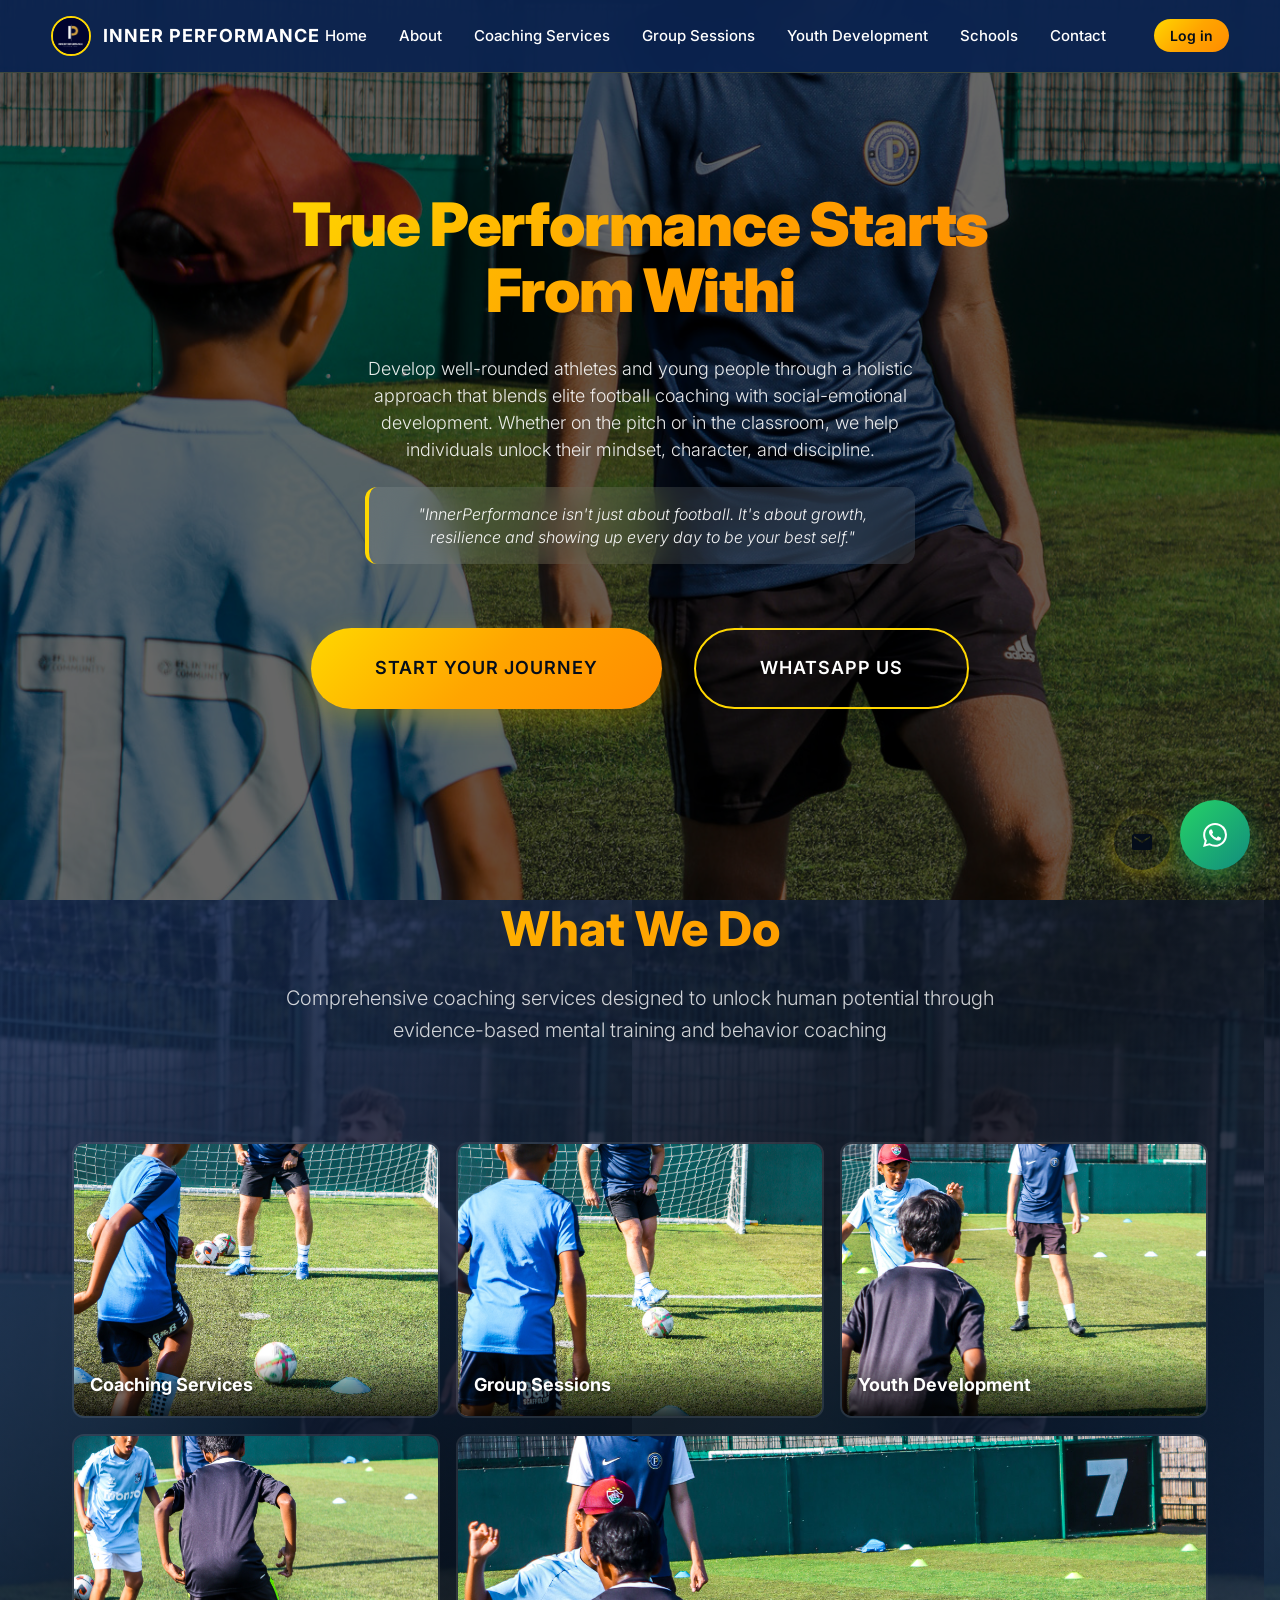
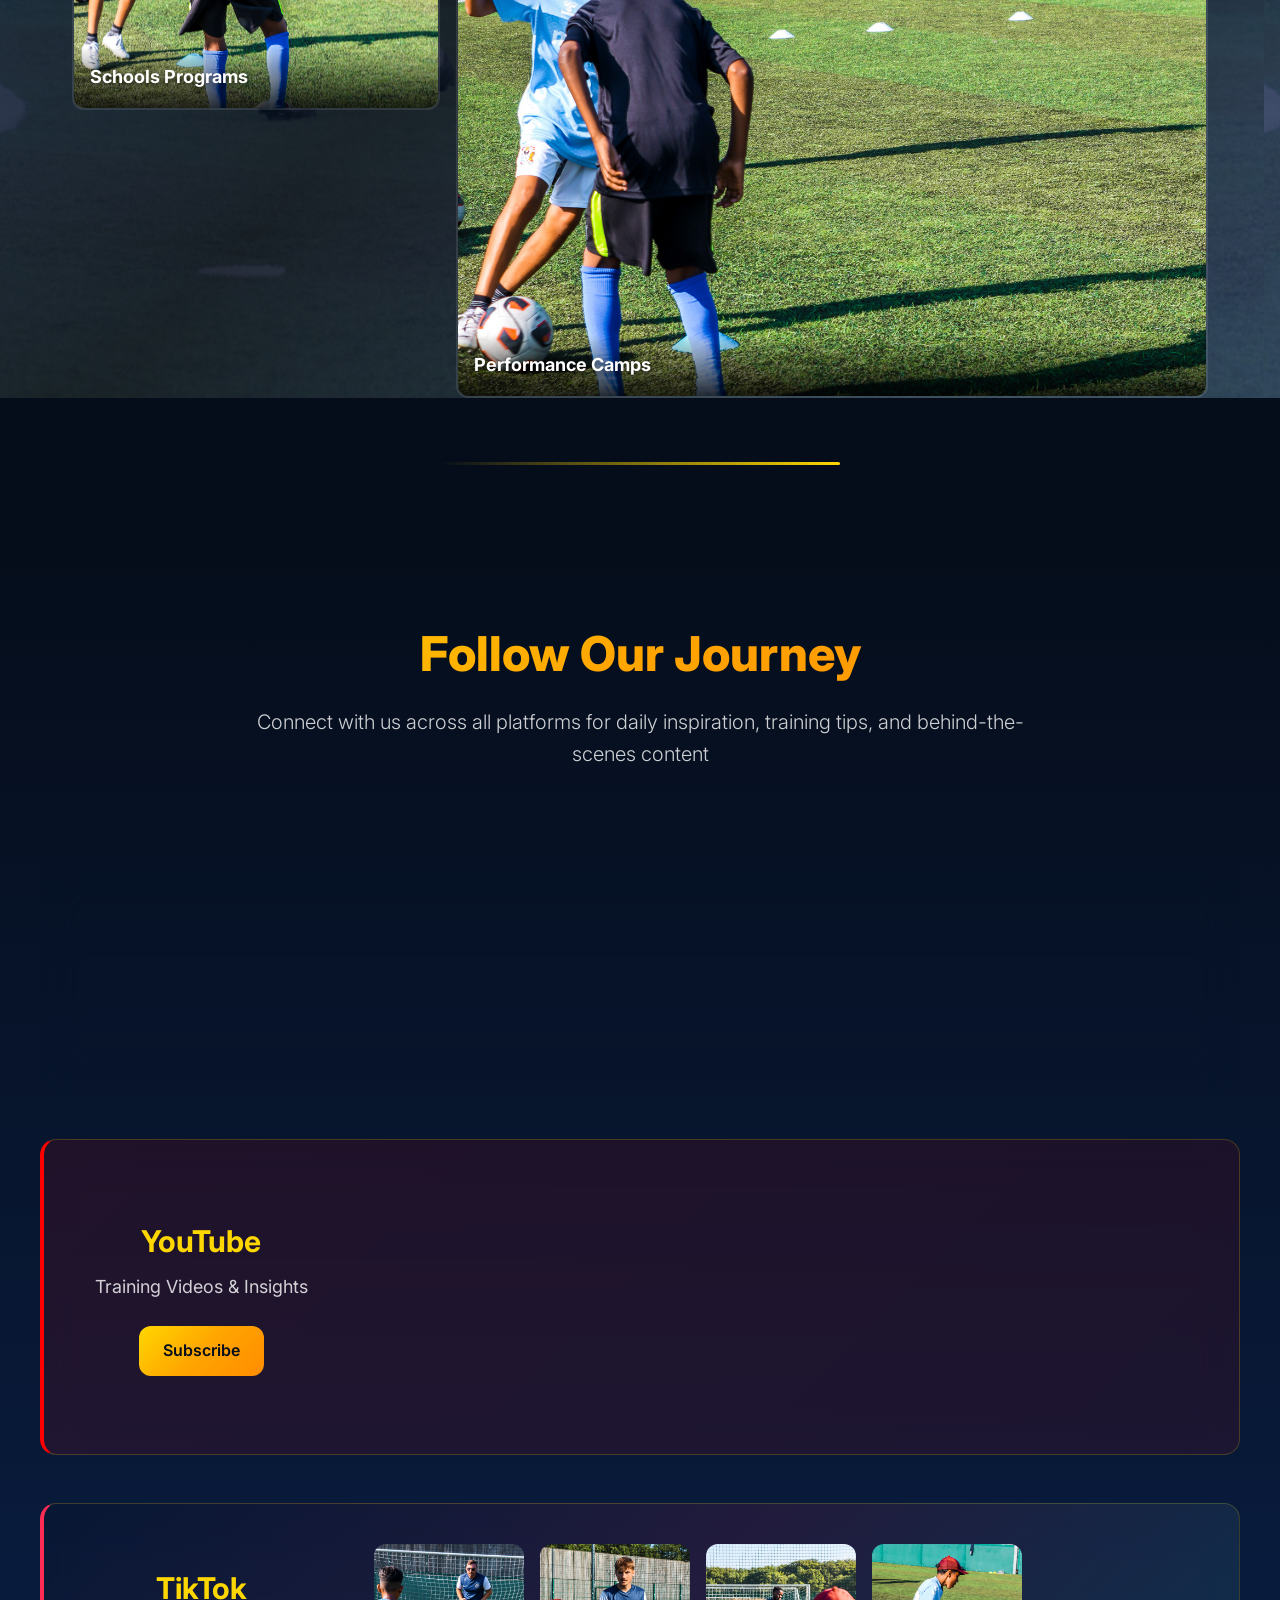
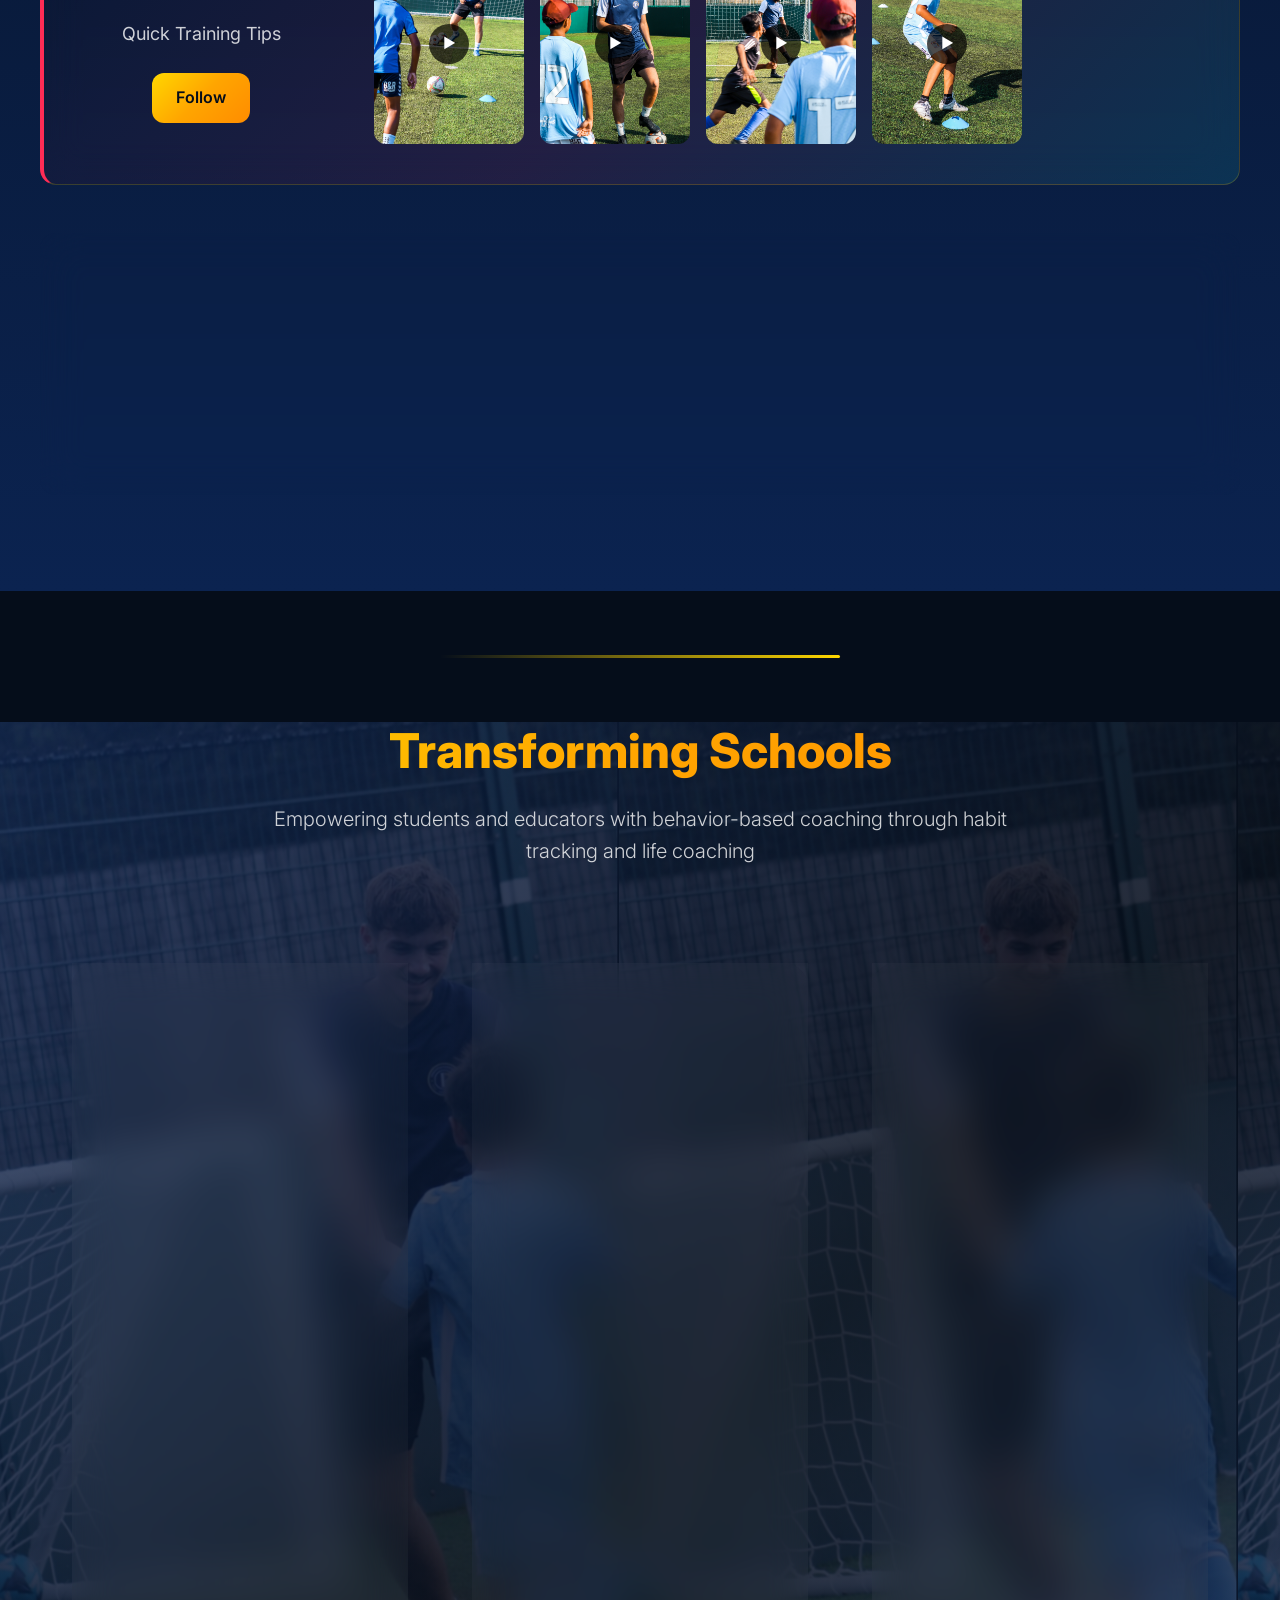
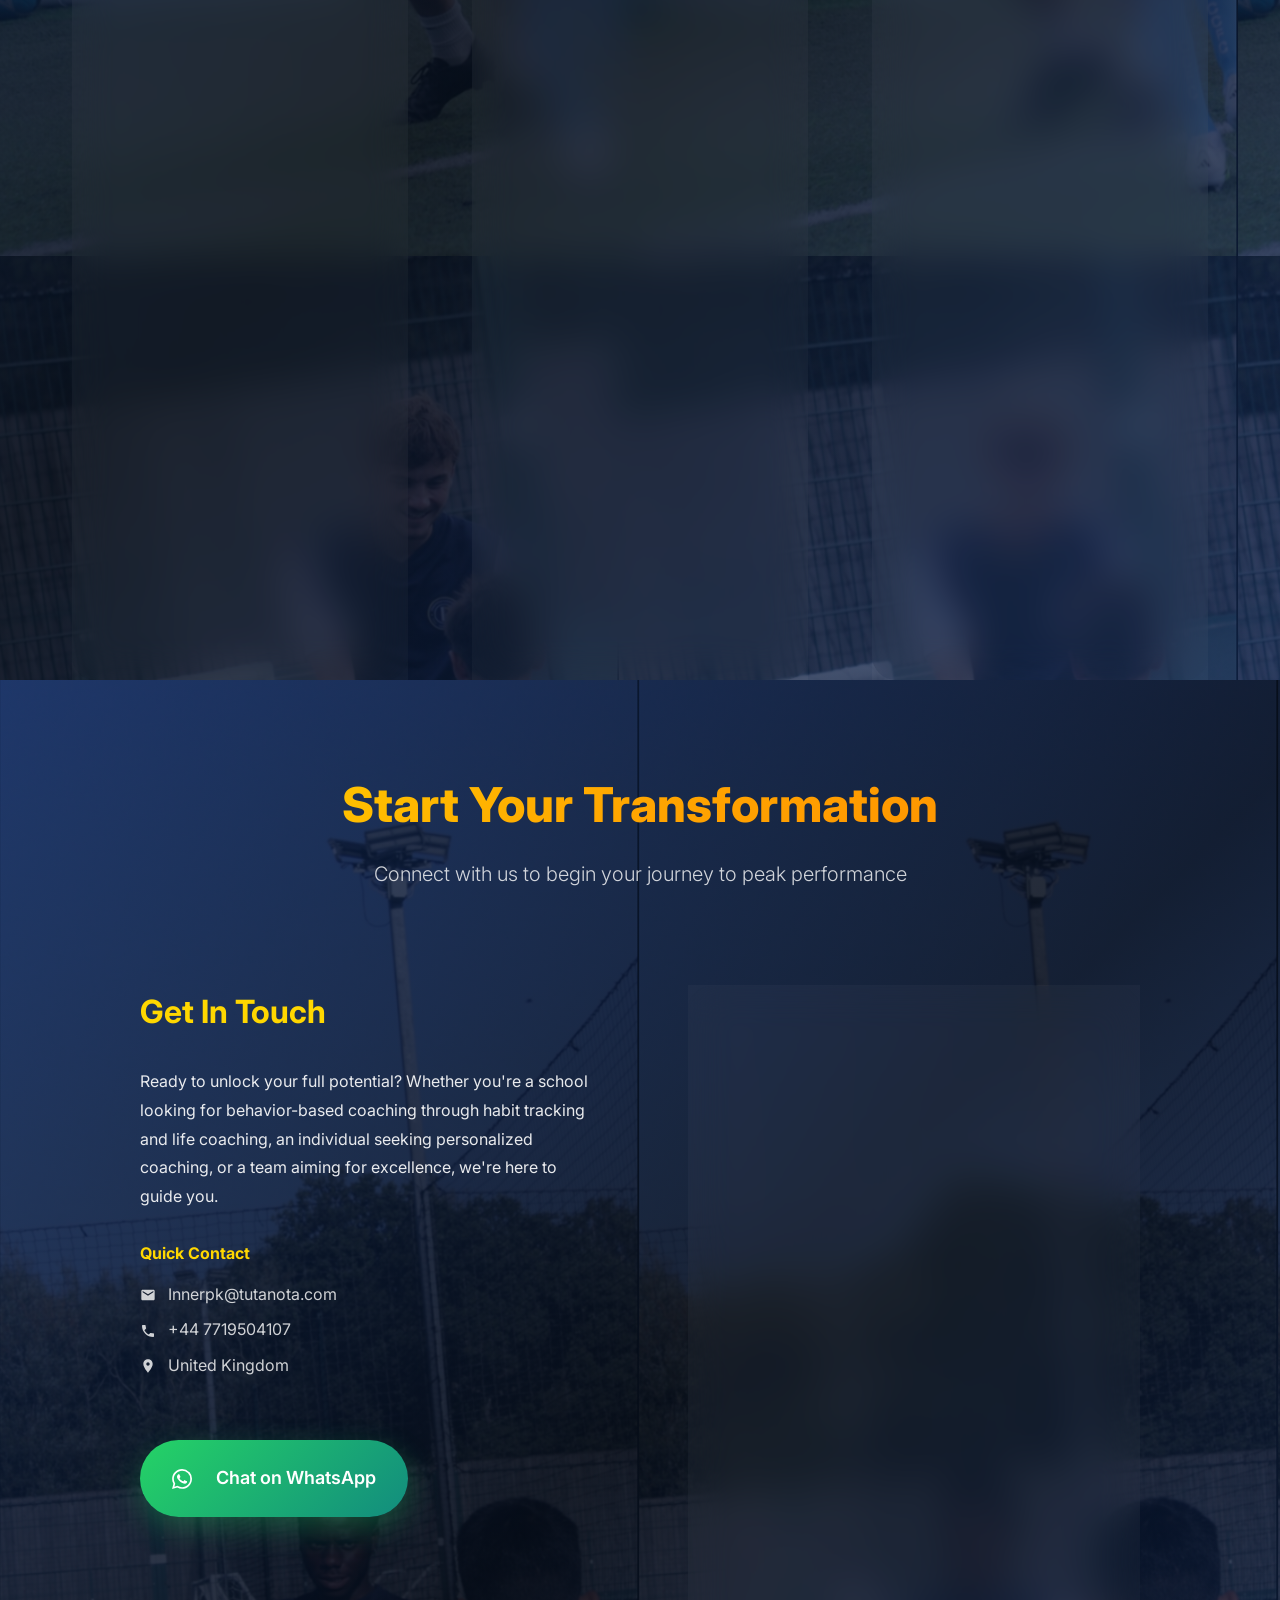
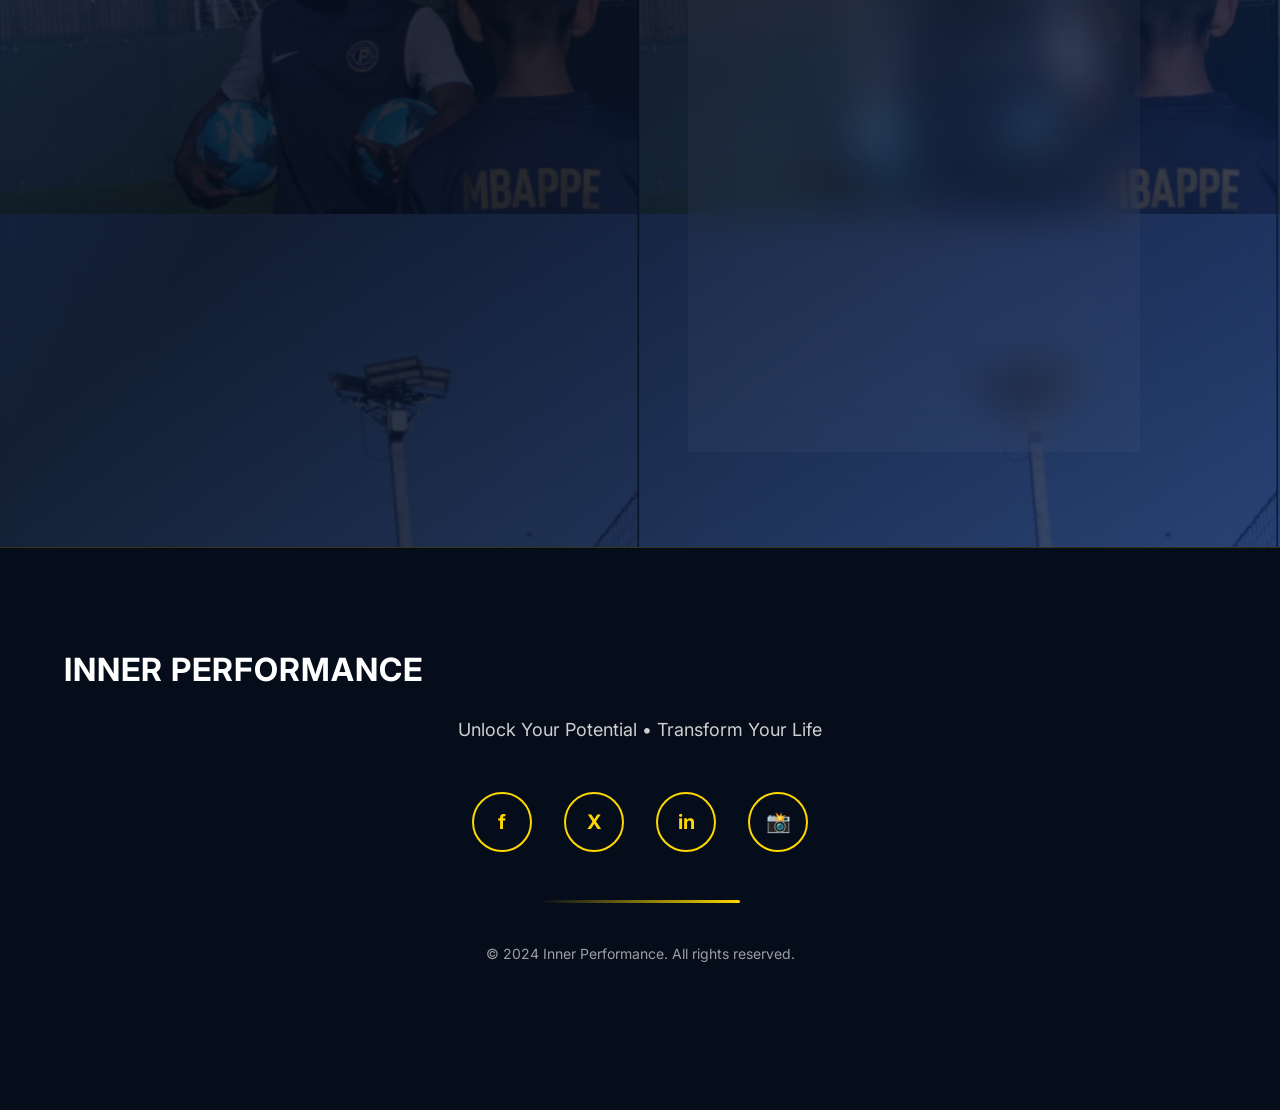
==== commit 24e2af2b: "commit" ====
--- a/index.html
+++ b/index.html
@@ -51,6 +51,7 @@
                 <li><a href="youth.html">Youth Development</a></li>
                 <li><a href="schools.html">Schools</a></li>
                 <li><a href="contact.html">Contact</a></li>
+                <li><a href="https://inner-performance-key-performance.onrender.com/login" class="nav-login">Log in</a></li>
             </ul>
             <div class="menu-toggle" id="menuToggle">
                 <span></span>
@@ -431,6 +432,12 @@
         </div>
     </footer>
 
+    <!-- Floating Contact Button -->
+    <a href="#contact" class="fab-contact" aria-label="Contact form">
+        <svg viewBox="0 0 24 24" fill="currentColor">
+            <path d="M20 4H4c-1.1 0-1.99.9-1.99 2L2 18c0 1.1.9 2 2 2h16c1.1 0 2-.9 2-2V6c0-1.1-.9-2-2-2zm0 4l-8 5-8-5V6l8 5 8-5v2z"/>
+        </svg>
+    </a>
     <!-- Floating WhatsApp Button -->
     <a href="https://wa.me/447719504107?text=Hi%20Inner%20Performance,%20I'm%20interested%20in%20your%20coaching%20programs" 
        class="fab" target="_blank" aria-label="WhatsApp">
@@ -440,5 +447,6 @@
     </a>
 
     <script src="js/main.js"></script>
+    <script src="js/form-handler.js"></script>
 </body>
 </html>
--- a/css/main.css
+++ b/css/main.css
@@ -146,7 +146,7 @@
     position: fixed;
     top: 0;
     width: 100%;
-    padding: var(--spacing-lg) 5%;
+    padding: var(--spacing-md) 4%;
     background: rgba(11, 35, 80, 0.95);
     backdrop-filter: var(--glass-blur);
     z-index: 1000;
@@ -155,7 +155,7 @@
 }
 
 .navbar.scrolled {
-    padding: var(--spacing-md) 5%;
+    padding: var(--spacing-sm) 4%;
     background: rgba(5, 13, 26, 0.98);
     box-shadow: var(--shadow-medium);
 }
@@ -204,19 +204,21 @@
 
 .nav-links {
     display: flex;
-    gap: var(--spacing-2xl);
+    gap: var(--spacing-xl);
     list-style: none;
     align-items: center;
+    flex-wrap: nowrap;
 }
 
 .nav-links a {
     color: var(--white);
     text-decoration: none;
-    font-size: var(--font-size-base);
+    font-size: 0.9375rem;
     font-weight: 500;
     transition: var(--transition-normal);
     position: relative;
     padding: var(--spacing-sm) 0;
+    white-space: nowrap;
 }
 
 .nav-links a::after {
@@ -239,6 +241,28 @@
 .nav-links a.active {
     color: var(--gold);
     transform: translateY(-2px);
+}
+
+.nav-links a.nav-login {
+    background: var(--metallic-gold);
+    color: var(--dark-blue);
+    padding: var(--spacing-sm) var(--spacing-md);
+    border-radius: var(--radius-full);
+    font-weight: 600;
+    font-size: 0.875rem;
+    white-space: nowrap;
+    margin-left: var(--spacing-md);
+}
+
+.nav-links a.nav-login::after {
+    display: none;
+}
+
+.nav-links a.nav-login:hover {
+    color: var(--dark-blue);
+    filter: brightness(1.1);
+    transform: translateY(-2px);
+    box-shadow: 0 4px 12px rgba(255, 215, 0, 0.35);
 }
 
 /* Mobile Menu Toggle */
@@ -1400,6 +1424,7 @@
     background: radial-gradient(circle, rgba(255, 215, 0, 0.05) 0%, transparent 70%);
     transition: all var(--transition-slow);
     opacity: 0;
+    pointer-events: none;
 }
 
 .glass-card:hover::before {
@@ -1412,10 +1437,40 @@
     box-shadow: 0 25px 50px rgba(255, 215, 0, 0.15);
 }
 
+/* Disable hover lift on form containers - prevents layout shift when filling out forms */
+.demo-container.glass-card:hover,
+.main-contact-form.glass-card:hover,
+.form-info.glass-card:hover {
+    transform: none;
+}
+
+/* Form containers: allow content to show, add bottom padding so submit button isn't hidden */
+.demo-container.glass-card,
+.main-contact-form.glass-card,
+.contact-container .contact-form {
+    overflow: visible;
+    padding-bottom: var(--spacing-3xl);
+}
+
+/* Sections with forms: ensure submit button isn't clipped by next section */
+#demo.section,
+.contact-section,
+#contact.section,
+#contact-form.section {
+    overflow: visible;
+    padding-bottom: var(--spacing-4xl);
+}
+
+/* Demo section: extra space so submit button stays fully above next section */
+#demo.section {
+    margin-bottom: var(--spacing-4xl);
+    padding-bottom: var(--spacing-4xl);
+}
+
 /* Service Cards Grid */
 .services-grid {
     display: grid;
-    grid-template-columns: repeat(auto-fit, minmax(350px, 1fr));
+    grid-template-columns: repeat(3, 1fr);
     gap: var(--spacing-3xl);
     margin-top: var(--spacing-4xl);
 }
@@ -1666,6 +1721,10 @@
 .form-group textarea {
     resize: vertical;
     min-height: 120px;
+}
+
+form button[type="submit"] {
+    margin-top: var(--spacing-lg);
 }
 
 /* Contact Section */
@@ -1733,6 +1792,36 @@
     filter: brightness(1.1);
 }
 
+/* Floating Contact Button - scrolls to form */
+.fab-contact {
+    position: fixed;
+    bottom: 30px;
+    right: 110px;
+    width: 56px;
+    height: 56px;
+    background: linear-gradient(135deg, var(--metallic-gold), var(--bright-gold));
+    color: var(--dark-blue);
+    border-radius: 50%;
+    display: flex;
+    align-items: center;
+    justify-content: center;
+    text-decoration: none;
+    box-shadow: 0 4px 20px rgba(255, 215, 0, 0.4);
+    z-index: 999;
+    transition: all var(--transition-bounce);
+}
+
+.fab-contact:hover {
+    transform: scale(1.1);
+    box-shadow: 0 6px 25px rgba(255, 215, 0, 0.5);
+    color: var(--dark-blue);
+}
+
+.fab-contact svg {
+    width: 24px;
+    height: 24px;
+}
+
 /* Floating Action Button */
 .fab {
     position: fixed;
@@ -1971,7 +2060,7 @@
 /* Responsive Design */
 @media (max-width: 1024px) {
     .services-grid {
-        grid-template-columns: repeat(auto-fit, minmax(300px, 1fr));
+        grid-template-columns: repeat(3, 1fr);
         gap: var(--spacing-xl);
     }
     
@@ -1994,6 +2083,22 @@
     
     .timeline-marker {
         left: 30px;
+    }
+}
+
+@media (max-width: 1100px) {
+    .nav-links {
+        gap: var(--spacing-md);
+    }
+    
+    .nav-links a {
+        font-size: 0.875rem;
+    }
+    
+    .nav-links a.nav-login {
+        padding: var(--spacing-xs) var(--spacing-sm);
+        font-size: 0.8125rem;
+        margin-left: var(--spacing-sm);
     }
 }
 
@@ -2016,6 +2121,16 @@
         display: flex;
     }
 
+    .nav-links a {
+        font-size: var(--font-size-base);
+    }
+
+    .nav-links a.nav-login {
+        padding: var(--spacing-sm) var(--spacing-lg);
+        font-size: var(--font-size-base);
+        margin-left: 0;
+    }
+
     .menu-toggle {
         display: flex;
     }
@@ -2156,6 +2271,13 @@
         right: 20px;
         font-size: var(--font-size-2xl);
     }
+    
+    .fab-contact {
+        width: 50px;
+        height: 50px;
+        bottom: 20px;
+        right: 90px;
+    }
 }
 
 @media (max-width: 480px) {
@@ -2185,6 +2307,7 @@
 @media print {
     .navbar,
     .fab,
+    .fab-contact,
     .lightbox {
         display: none !important;
     }
@@ -2227,7 +2350,8 @@
         animation: none;
     }
     
-    .fab {
+    .fab,
+    .fab-contact {
         animation: none;
     }
 }
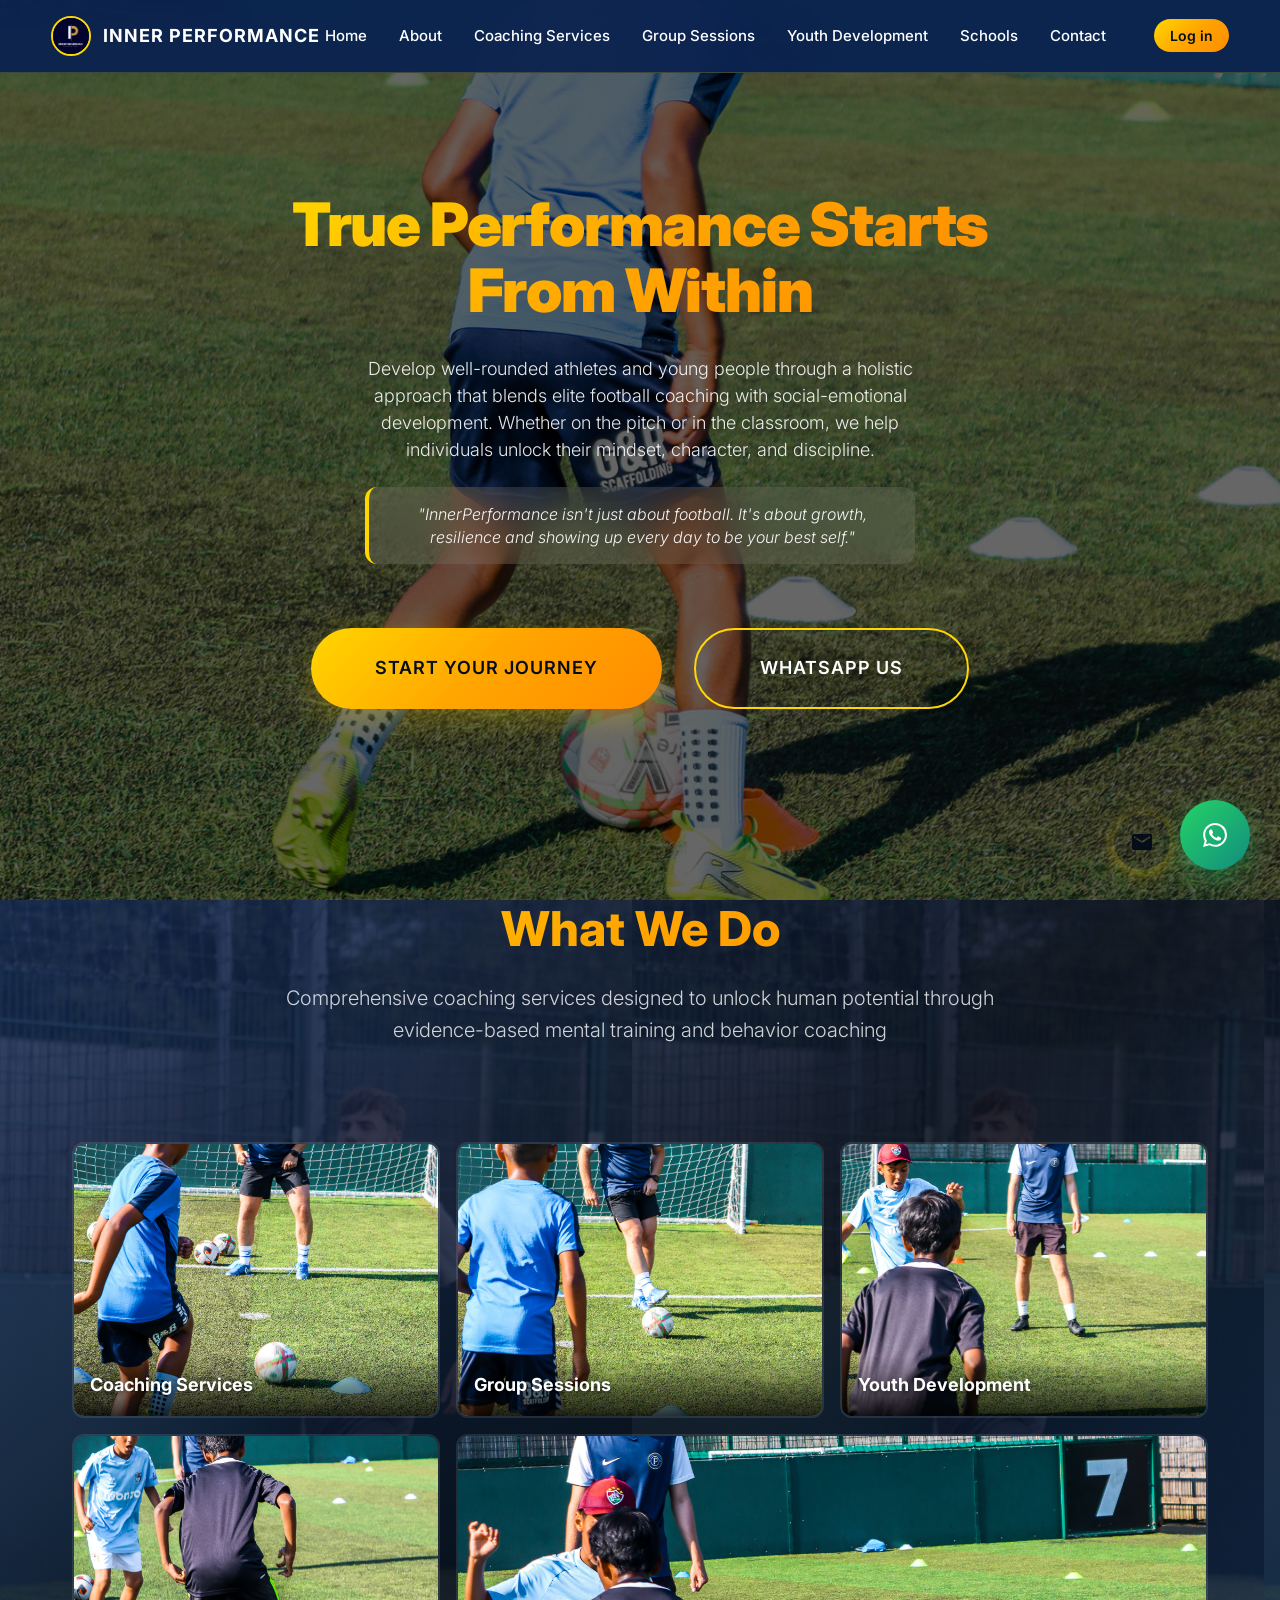
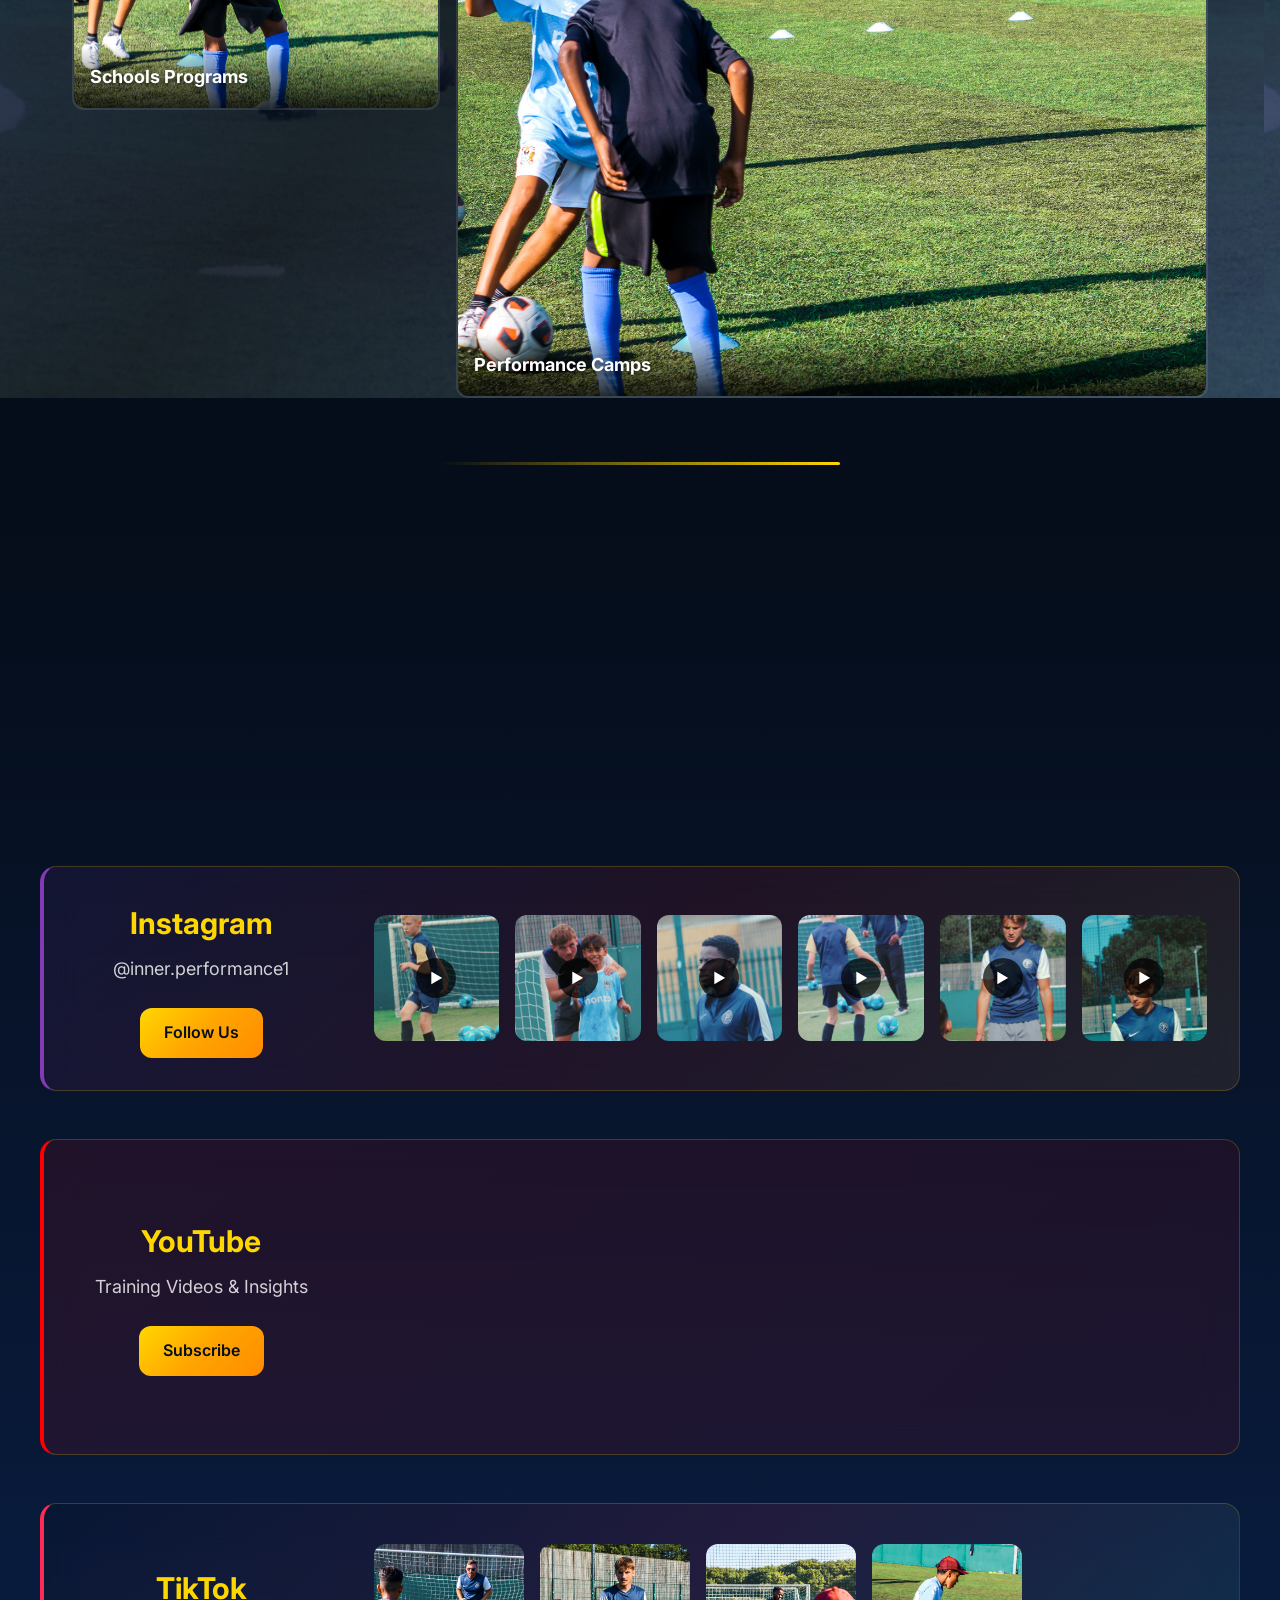
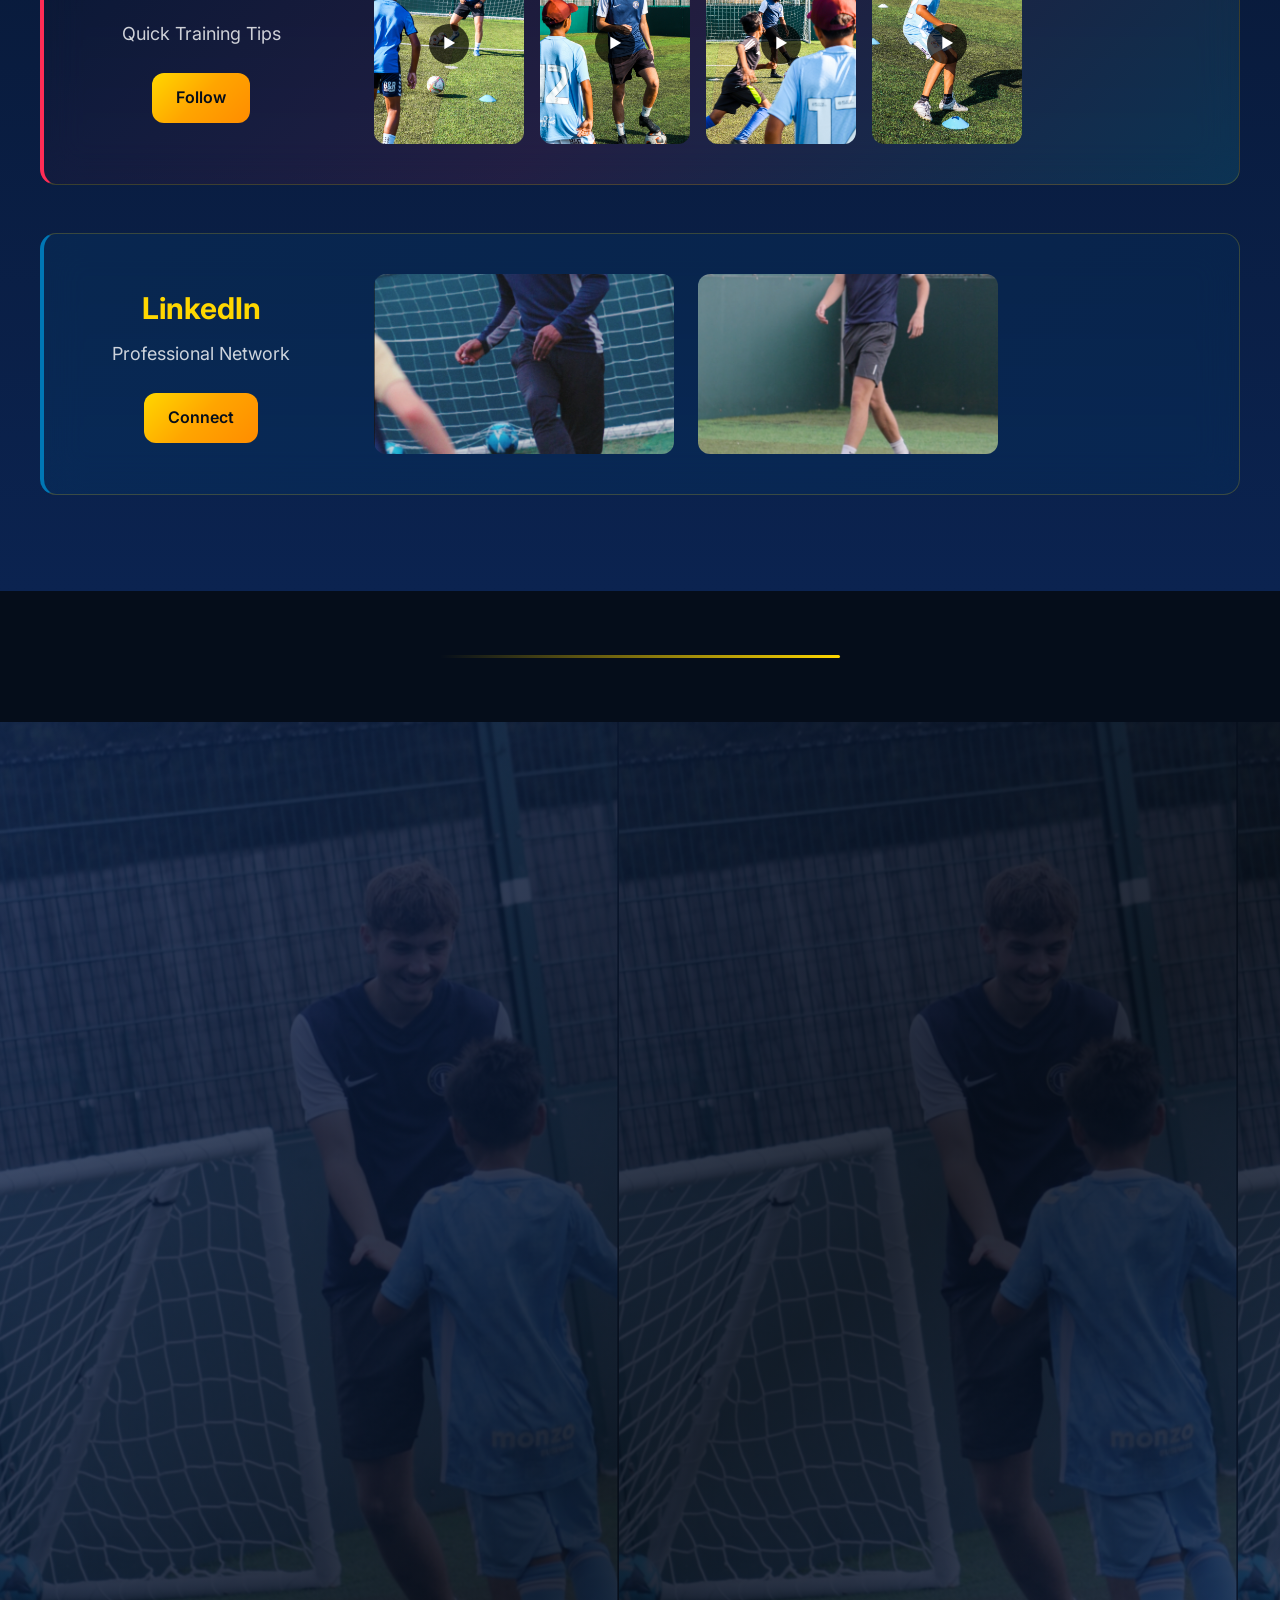
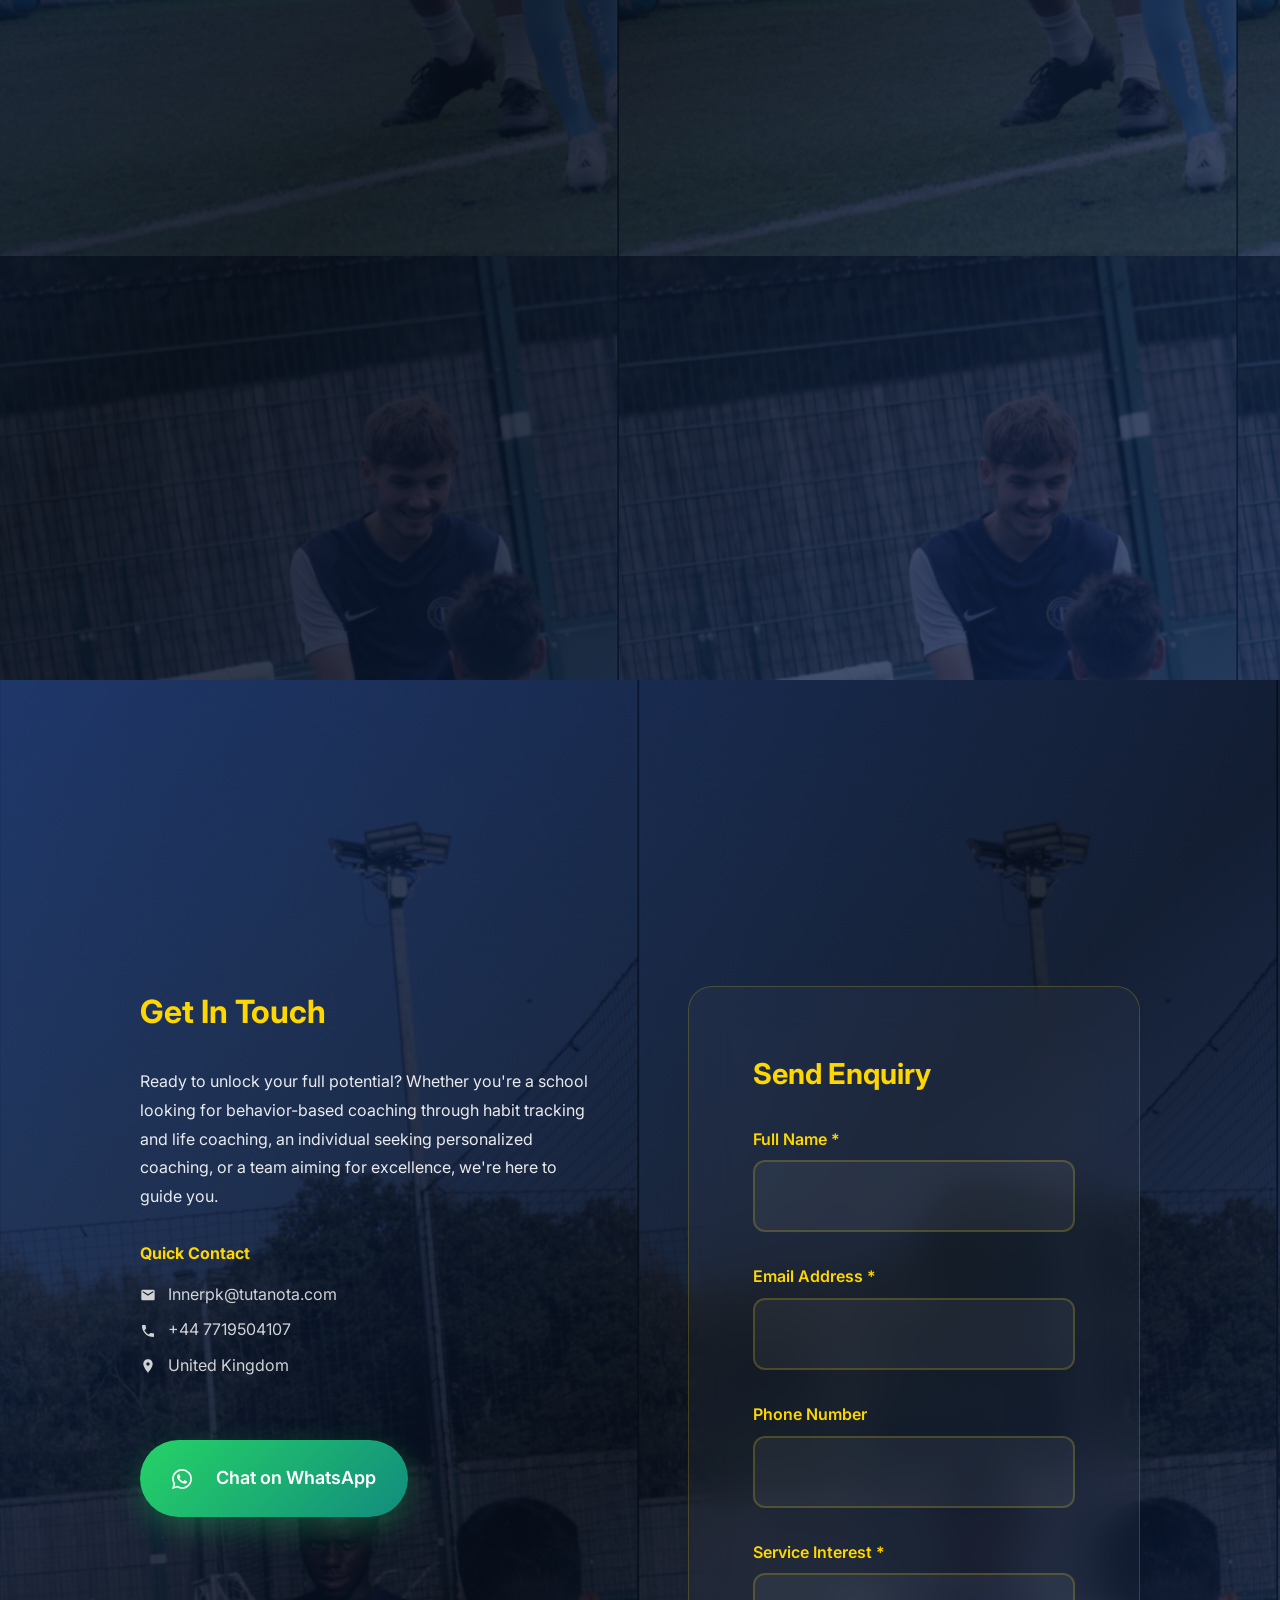
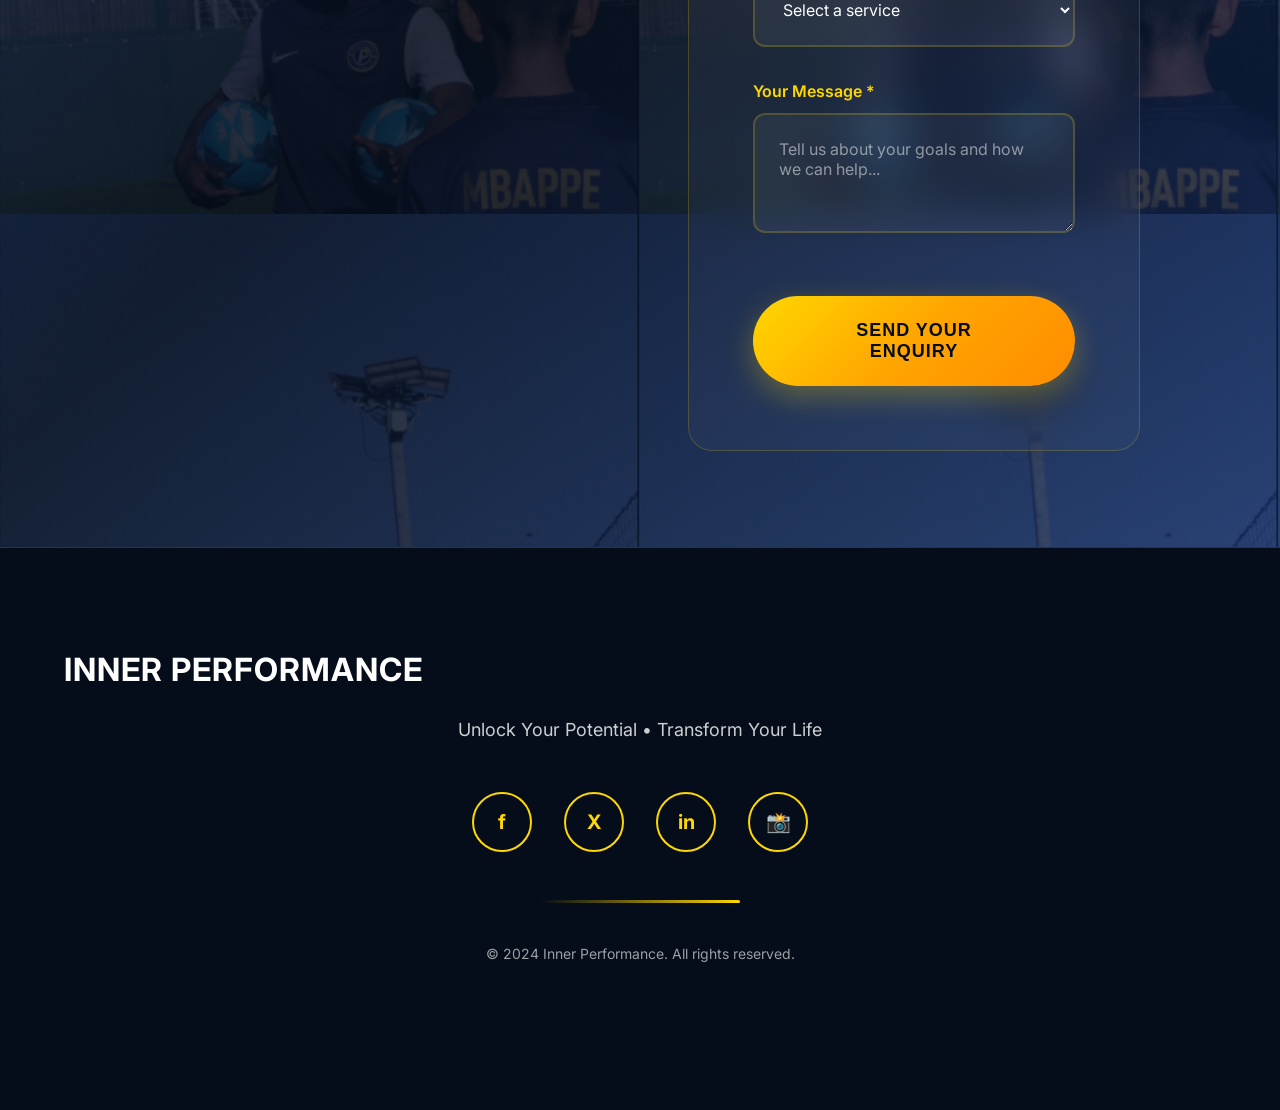
==== commit d7114586: "commit" ====
--- a/index.html
+++ b/index.html
@@ -12,6 +12,7 @@
     <meta property="og:description" content="Transform your performance through elite mental training, personalized coaching, and cutting-edge psychological techniques.">
     <meta property="og:type" content="website">
     <meta property="og:url" content="https://innerperformance.com">
+    <meta property="og:image" content="https://innerperformance.com/photos/logo.jpg">
     
     <!-- Structured Data -->
     <script type="application/ld+json">
@@ -21,7 +22,7 @@
         "name": "Inner Performance",
         "description": "Elite mental training and behavior-based coaching for peak performance",
         "url": "https://innerperformance.com",
-        "logo": "https://innerperformance.com/assets/logo.svg",
+        "logo": "https://innerperformance.com/photos/logo.jpg",
         "contactPoint": {
             "@type": "ContactPoint",
             "telephone": "+44-7719504107",
@@ -32,7 +33,8 @@
     </script>
     
     <link rel="stylesheet" href="css/main.css">
-    <link rel="icon" type="image/x-icon" href="/favicon.ico">
+    <link rel="icon" type="image/jpeg" href="photos/logo.jpg">
+    <link rel="apple-touch-icon" href="photos/logo.jpg">
 </head>
 <body>
 
--- a/css/main.css
+++ b/css/main.css
@@ -146,6 +146,7 @@
     position: fixed;
     top: 0;
     width: 100%;
+    max-width: 100vw;
     padding: var(--spacing-md) 4%;
     background: rgba(11, 35, 80, 0.95);
     backdrop-filter: var(--glass-blur);
@@ -166,6 +167,7 @@
     align-items: center;
     max-width: 1400px;
     margin: 0 auto;
+    min-width: 0;
 }
 
 .logo {
@@ -208,6 +210,7 @@
     list-style: none;
     align-items: center;
     flex-wrap: nowrap;
+    min-width: 0;
 }
 
 .nav-links a {
@@ -2060,7 +2063,7 @@
 /* Responsive Design */
 @media (max-width: 1024px) {
     .services-grid {
-        grid-template-columns: repeat(3, 1fr);
+        grid-template-columns: 1fr;
         gap: var(--spacing-xl);
     }
     
@@ -2099,6 +2102,41 @@
         padding: var(--spacing-xs) var(--spacing-sm);
         font-size: 0.8125rem;
         margin-left: var(--spacing-sm);
+    }
+}
+
+/* Tablet/iPad: use hamburger menu to prevent nav overflow (includes iPad 10th gen landscape ~1180px) */
+@media (max-width: 1200px) {
+    .nav-links {
+        display: none;
+        position: fixed;
+        top: 80px;
+        left: 0;
+        width: 100%;
+        background: var(--royal-blue);
+        flex-direction: column;
+        padding: var(--spacing-xl);
+        gap: var(--spacing-lg);
+        backdrop-filter: var(--glass-blur);
+        border-top: 1px solid var(--glass-border);
+    }
+
+    .nav-links.active {
+        display: flex;
+    }
+
+    .nav-links a {
+        font-size: var(--font-size-base);
+    }
+
+    .nav-links a.nav-login {
+        padding: var(--spacing-sm) var(--spacing-lg);
+        font-size: var(--font-size-base);
+        margin-left: 0;
+    }
+
+    .menu-toggle {
+        display: flex;
     }
 }
 
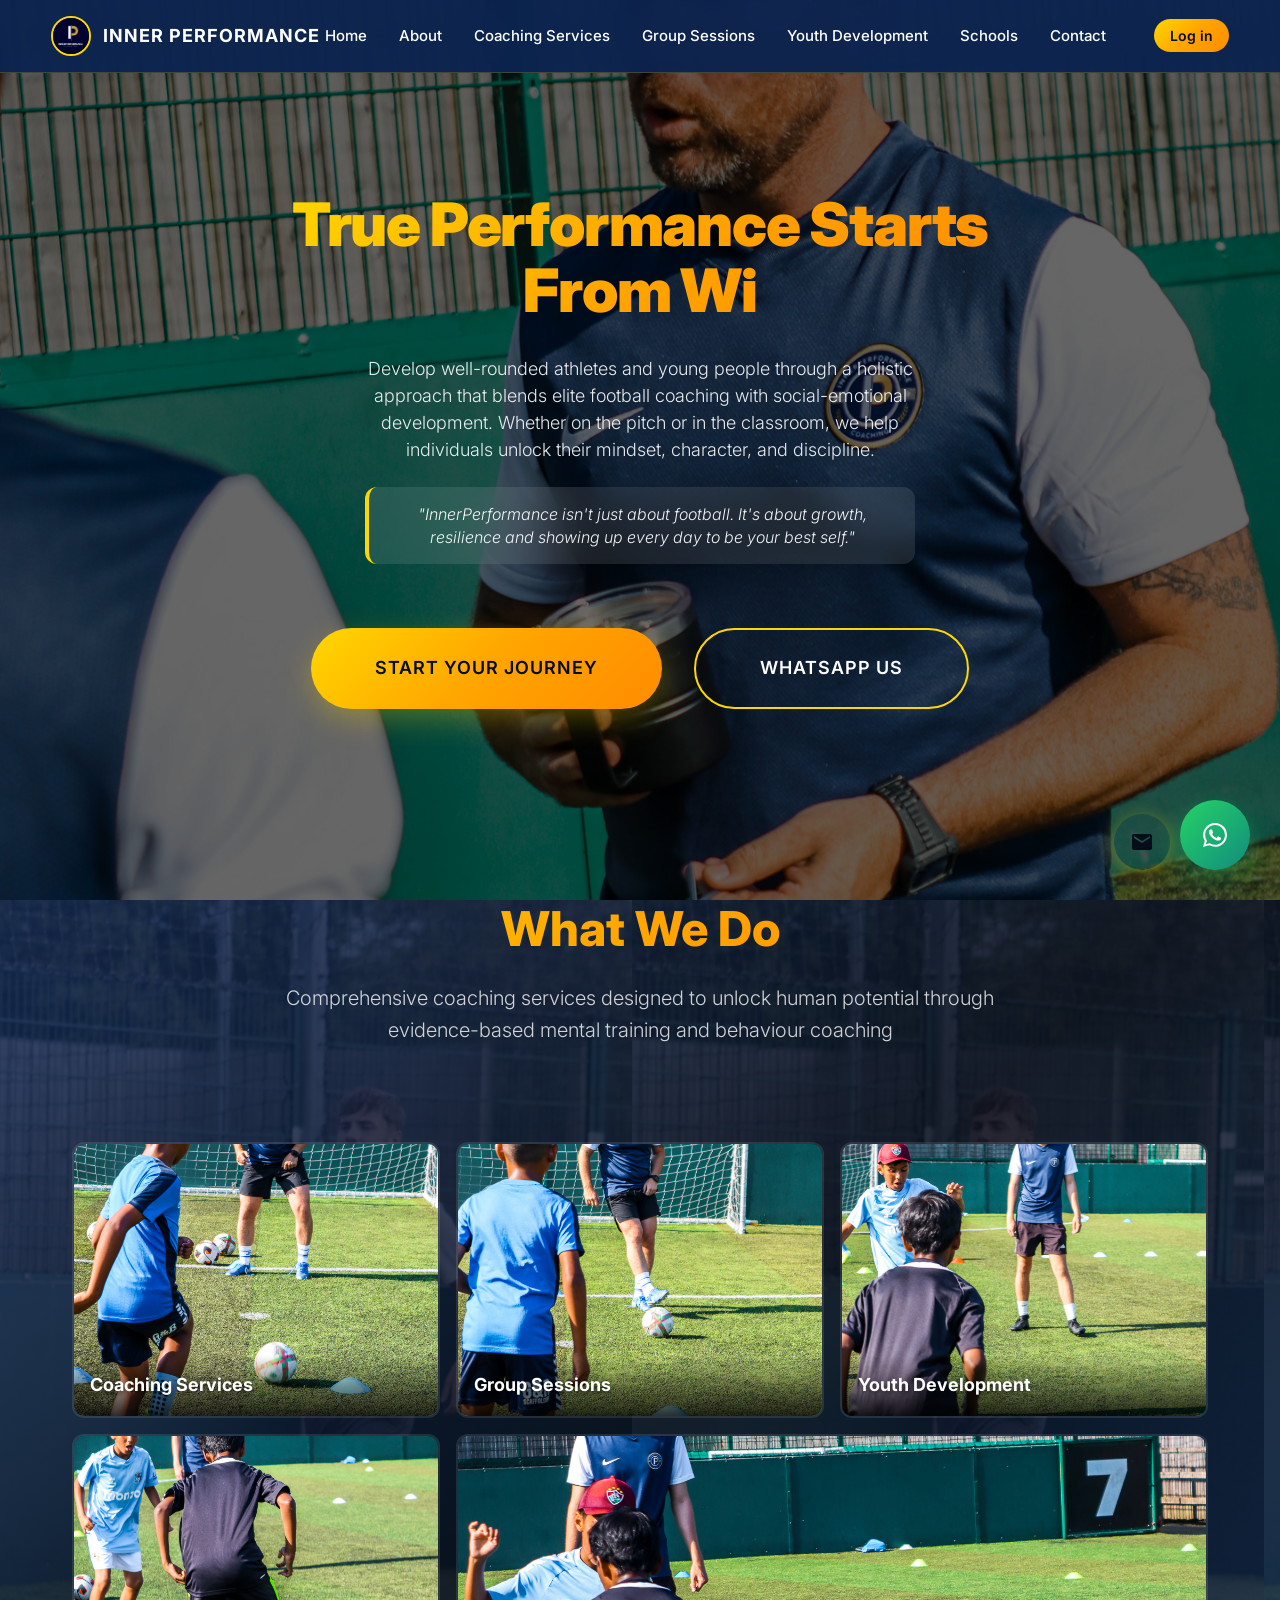
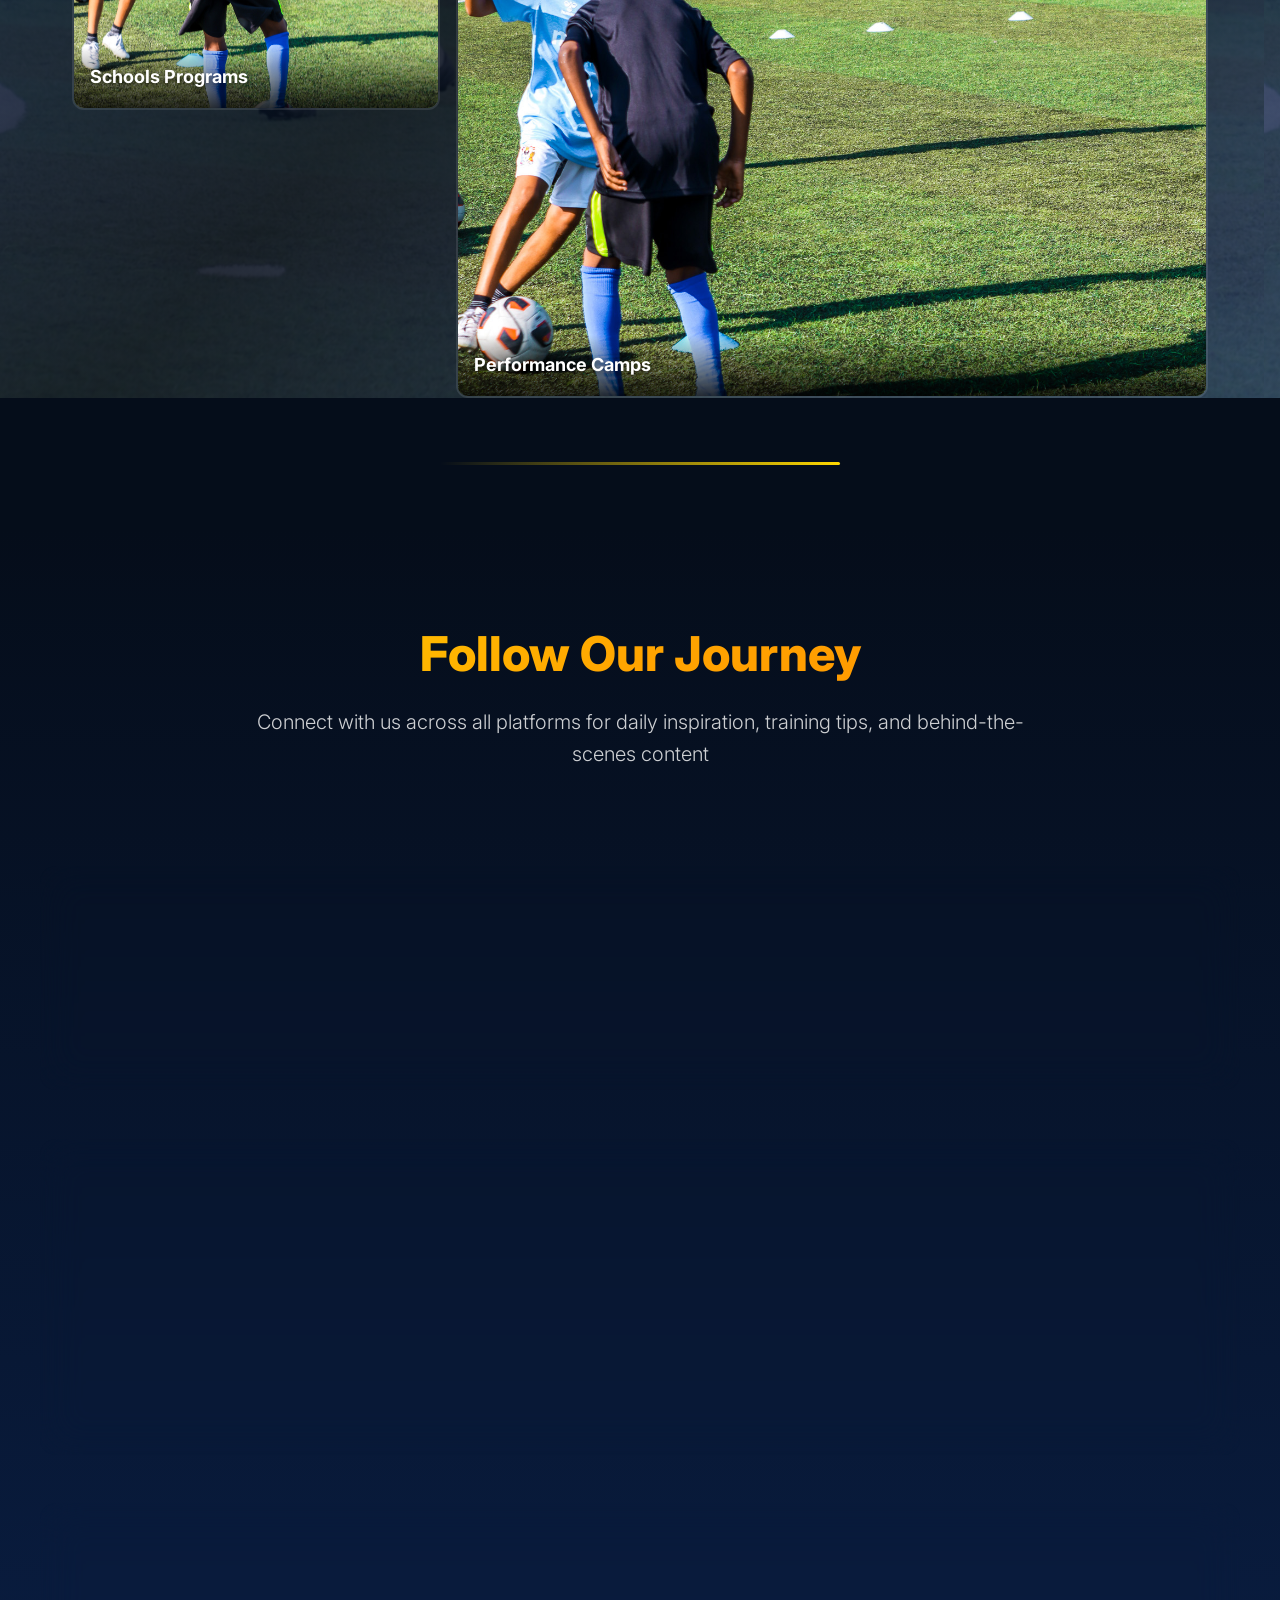
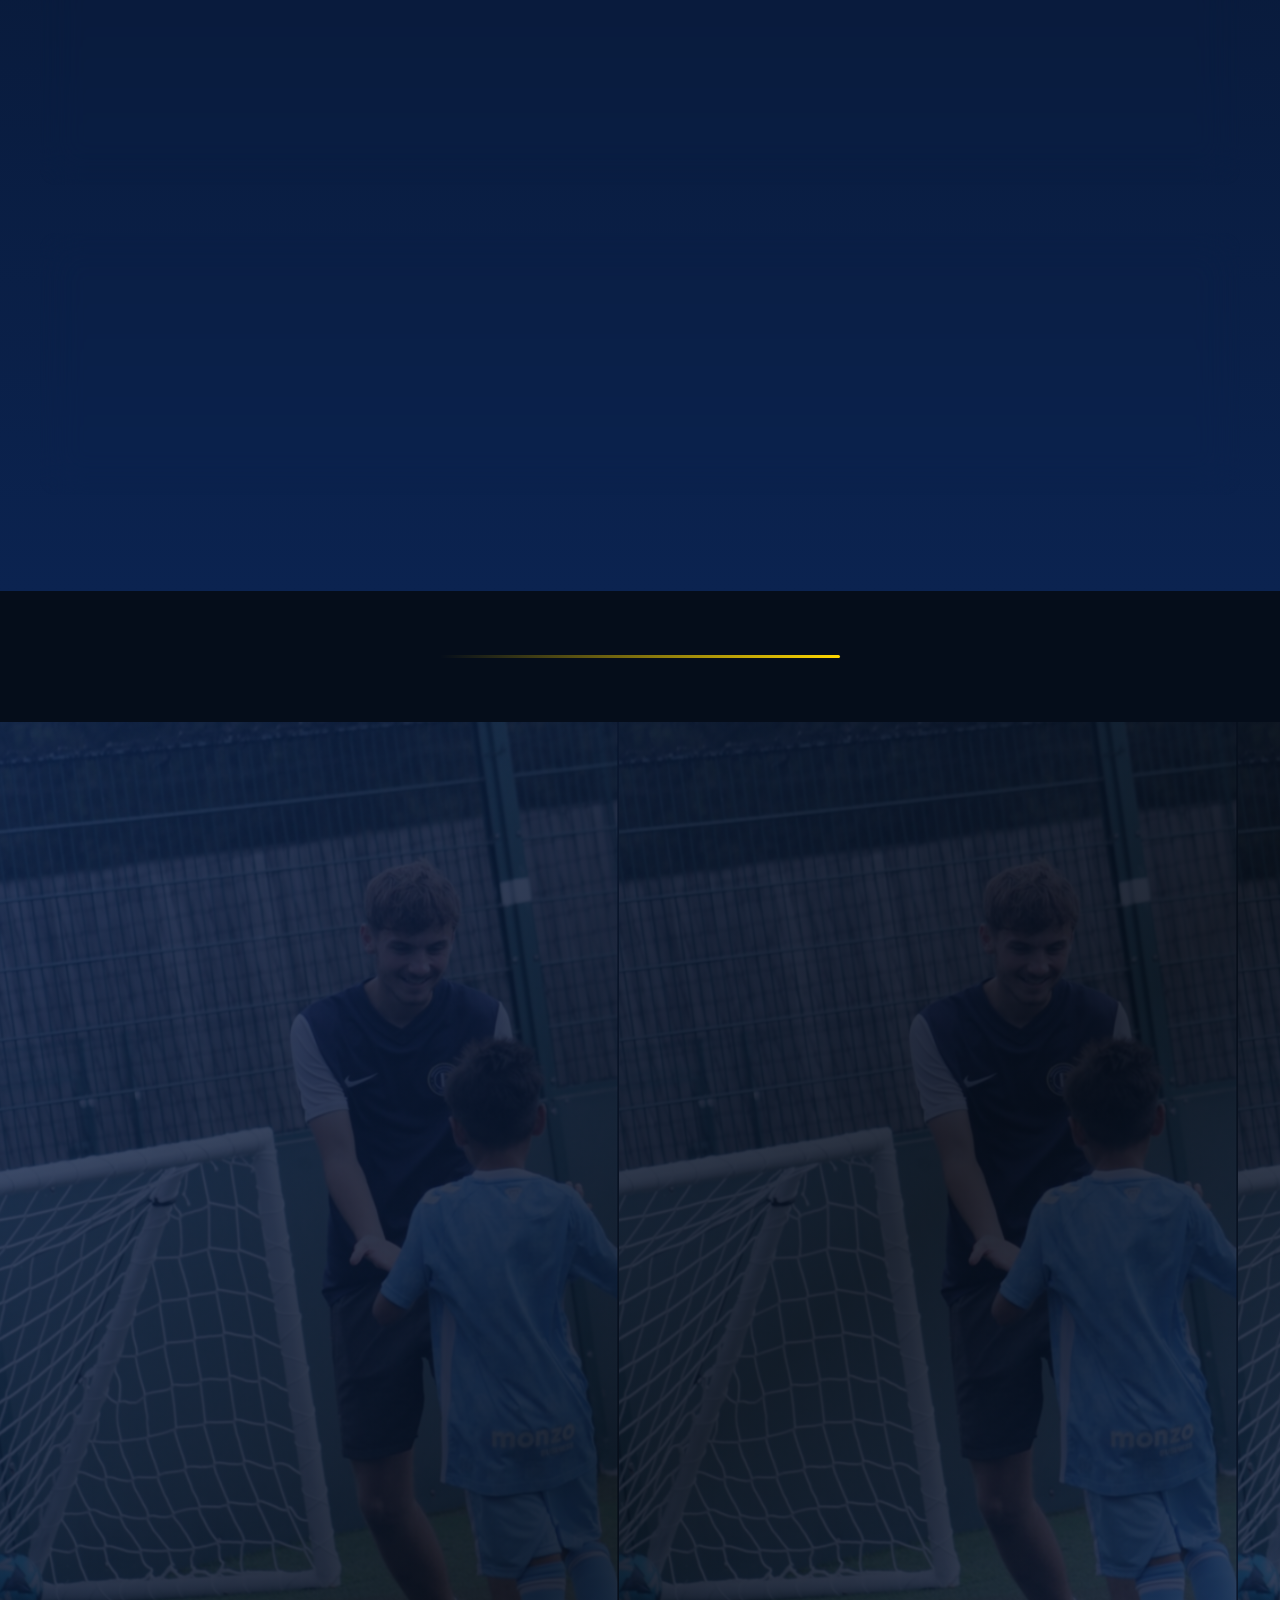
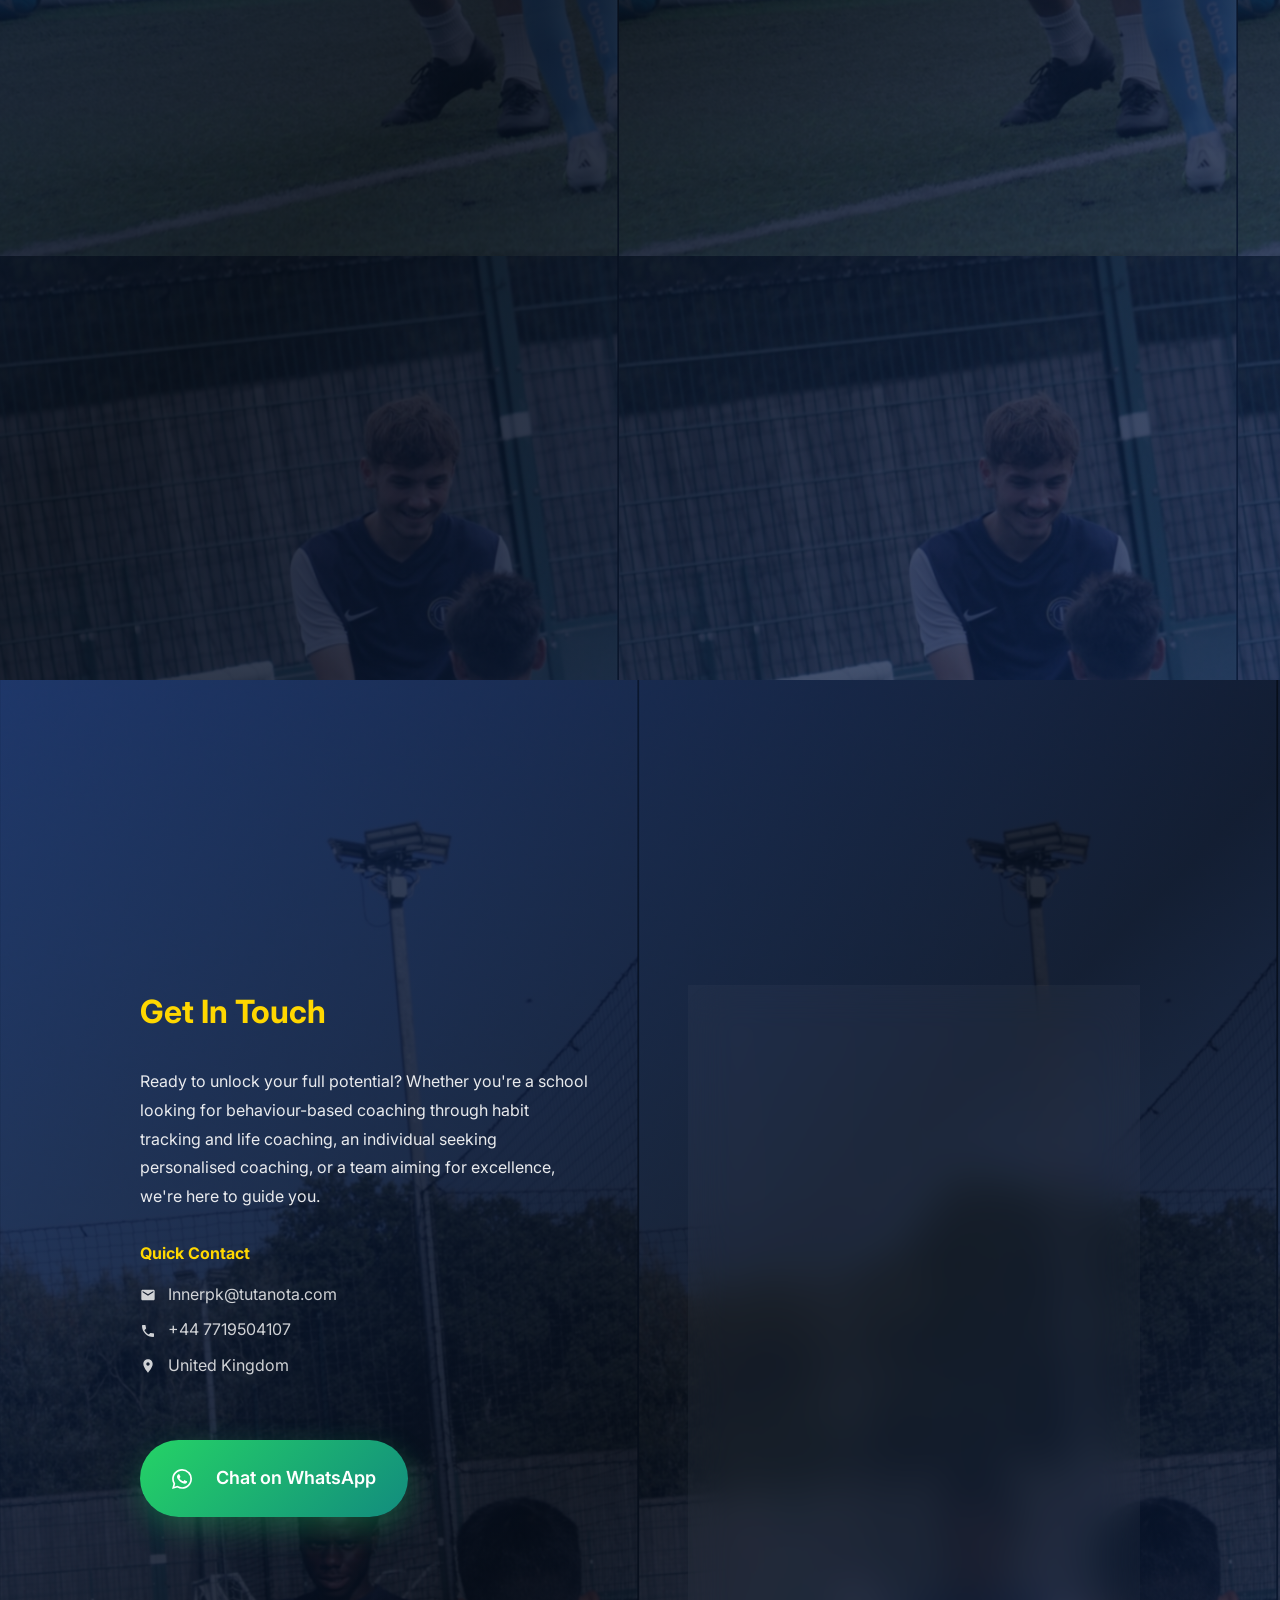
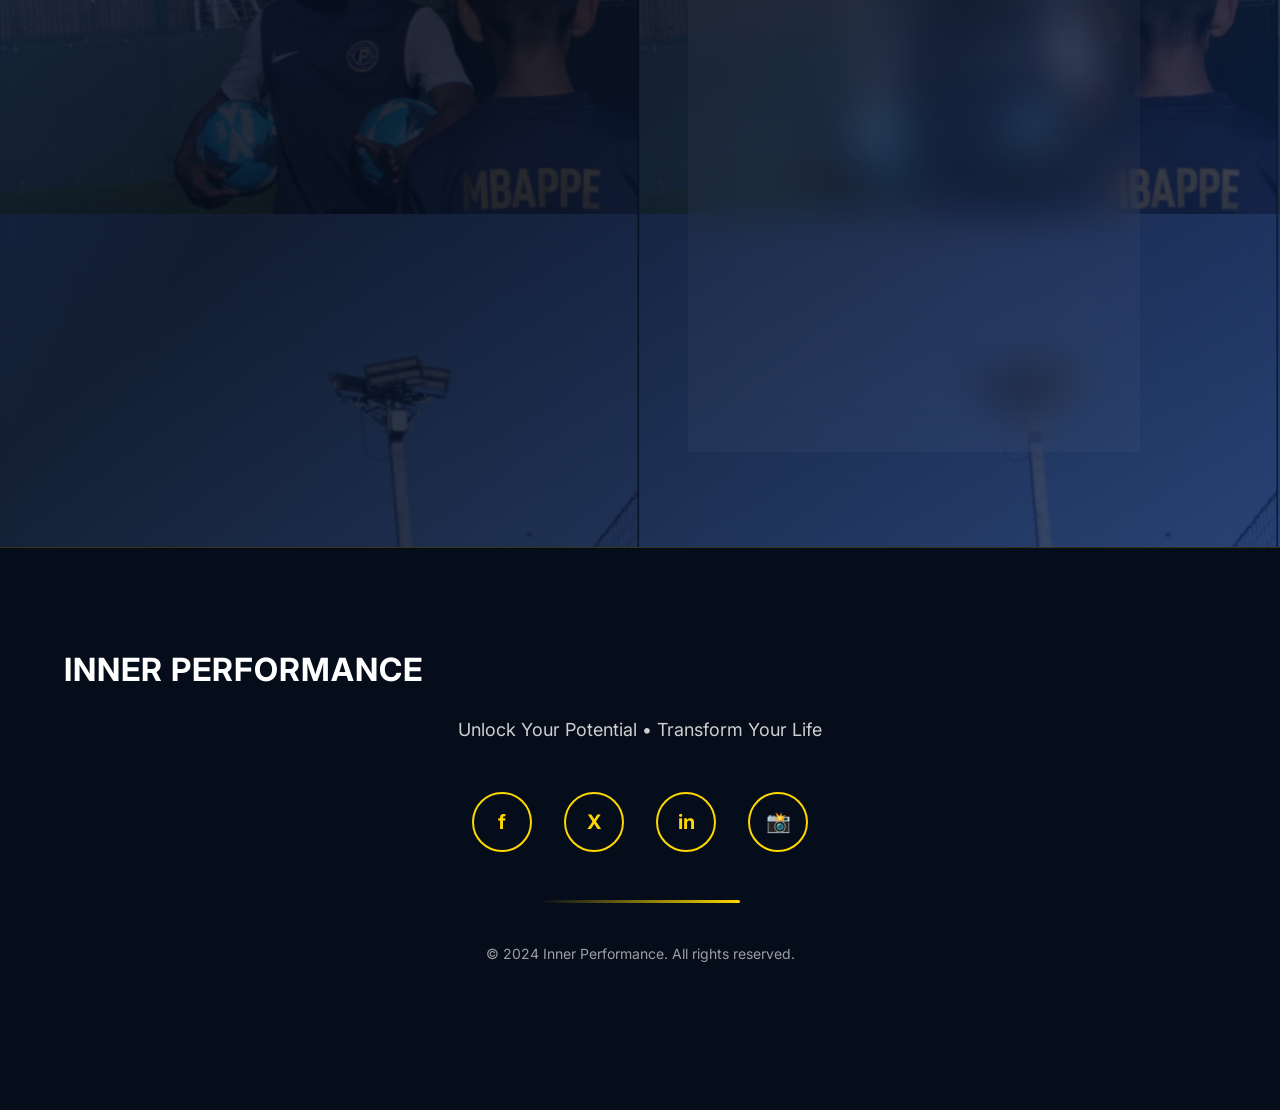
==== commit 5f7798a4: "commit" ====
--- a/index.html
+++ b/index.html
@@ -4,12 +4,12 @@
     <meta charset="UTF-8">
     <meta name="viewport" content="width=device-width, initial-scale=1.0">
     <title>Inner Performance - Unlock Your Potential</title>
-    <meta name="description" content="Transform your performance through elite mental training, personalized coaching, and cutting-edge psychological techniques. Unlock your potential with Inner Performance.">
-    <meta name="keywords" content="mental training, performance coaching, behavior coaching, psychological techniques, Inner Performance, peak performance">
+    <meta name="description" content="Transform your performance through elite mental training, personalised coaching, and cutting-edge psychological techniques. Unlock your potential with Inner Performance.">
+    <meta name="keywords" content="mental training, performance coaching, behaviour coaching, psychological techniques, Inner Performance, peak performance">
     
     <!-- Open Graph Meta Tags -->
     <meta property="og:title" content="Inner Performance - Unlock Your Potential">
-    <meta property="og:description" content="Transform your performance through elite mental training, personalized coaching, and cutting-edge psychological techniques.">
+    <meta property="og:description" content="Transform your performance through elite mental training, personalised coaching, and cutting-edge psychological techniques.">
     <meta property="og:type" content="website">
     <meta property="og:url" content="https://innerperformance.com">
     <meta property="og:image" content="https://innerperformance.com/photos/logo.jpg">
@@ -20,7 +20,7 @@
         "@context": "https://schema.org",
         "@type": "Organization",
         "name": "Inner Performance",
-        "description": "Elite mental training and behavior-based coaching for peak performance",
+        "description": "Elite mental training and behaviour-based coaching for peak performance",
         "url": "https://innerperformance.com",
         "logo": "https://innerperformance.com/photos/logo.jpg",
         "contactPoint": {
@@ -94,7 +94,7 @@
         <div class="container">
             <div class="section-title">
                 <h2>What We Do</h2>
-                <p>Comprehensive coaching services designed to unlock human potential through evidence-based mental training and behavior coaching</p>
+                <p>Comprehensive coaching services designed to unlock human potential through evidence-based mental training and behaviour coaching</p>
             </div>
             <div class="offer-grid">
                 <a href="coaching.html" class="offer-card">
@@ -268,7 +268,7 @@
         <div class="container">
             <div class="section-title">
                 <h2>Transforming Schools</h2>
-                <p>Empowering students and educators with behavior-based coaching through habit tracking and life coaching</p>
+                <p>Empowering students and educators with behaviour-based coaching through habit tracking and life coaching</p>
             </div>
             <div class="services-grid">
                 <div class="service-card glass-card">
@@ -285,7 +285,7 @@
                     <ul class="feature-list">
                         <li>Behavior tracking & habit formation</li>
                         <li>Life coaching for academic success</li>
-                        <li>Confidence building through behavior change</li>
+                        <li>Confidence building through behaviour change</li>
                         <li>Goal setting with accountability systems</li>
                     </ul>
                     <a href="schools.html" class="btn btn-primary">Learn More</a>
@@ -300,7 +300,7 @@
                         </svg>
                     </div>
                     <h3>Teacher Development Program</h3>
-                    <p>Equipping educators with behavior management tools and life coaching techniques to inspire and support student success</p>
+                    <p>Equipping educators with behaviour management tools and life coaching techniques to inspire and support student success</p>
                     <ul class="feature-list">
                         <li>Behavior management psychology</li>
                         <li>Life coaching techniques for teachers</li>
@@ -319,12 +319,12 @@
                         </svg>
                     </div>
                     <h3>Whole School Approach</h3>
-                    <p>Creating a culture of excellence through behavior-based habit tracking and life coaching programs throughout your institution</p>
+                    <p>Creating a culture of excellence through behaviour-based habit tracking and life coaching programmes throughout your institution</p>
                     <ul class="feature-list">
-                        <li>Custom behavior coaching programs</li>
+                        <li>Custom behaviour coaching programmes</li>
                         <li>Habit tracking system implementation</li>
                         <li>Parent life coaching workshops</li>
-                        <li>Ongoing behavior support & evaluation</li>
+                        <li>Ongoing behaviour support & evaluation</li>
                     </ul>
                     <a href="schools.html" class="btn btn-primary">Book Consultation</a>
                 </div>
@@ -346,8 +346,8 @@
                 <div class="contact-info">
                     <h3 style="color: var(--gold); font-size: 2rem; margin-bottom: 30px;">Get In Touch</h3>
                     <p style="margin-bottom: 30px; line-height: 1.8; opacity: 0.9;">
-                        Ready to unlock your full potential? Whether you're a school looking for behavior-based coaching through habit tracking and life coaching, 
-                        an individual seeking personalized coaching, or a team aiming for excellence, we're here to guide you.
+                        Ready to unlock your full potential? Whether you're a school looking for behaviour-based coaching through habit tracking and life coaching, 
+                        an individual seeking personalised coaching, or a team aiming for excellence, we're here to guide you.
                     </p>
                     <div style="margin-bottom: 30px;">
                         <h4 style="color: var(--gold); margin-bottom: 15px;">Quick Contact</h4>
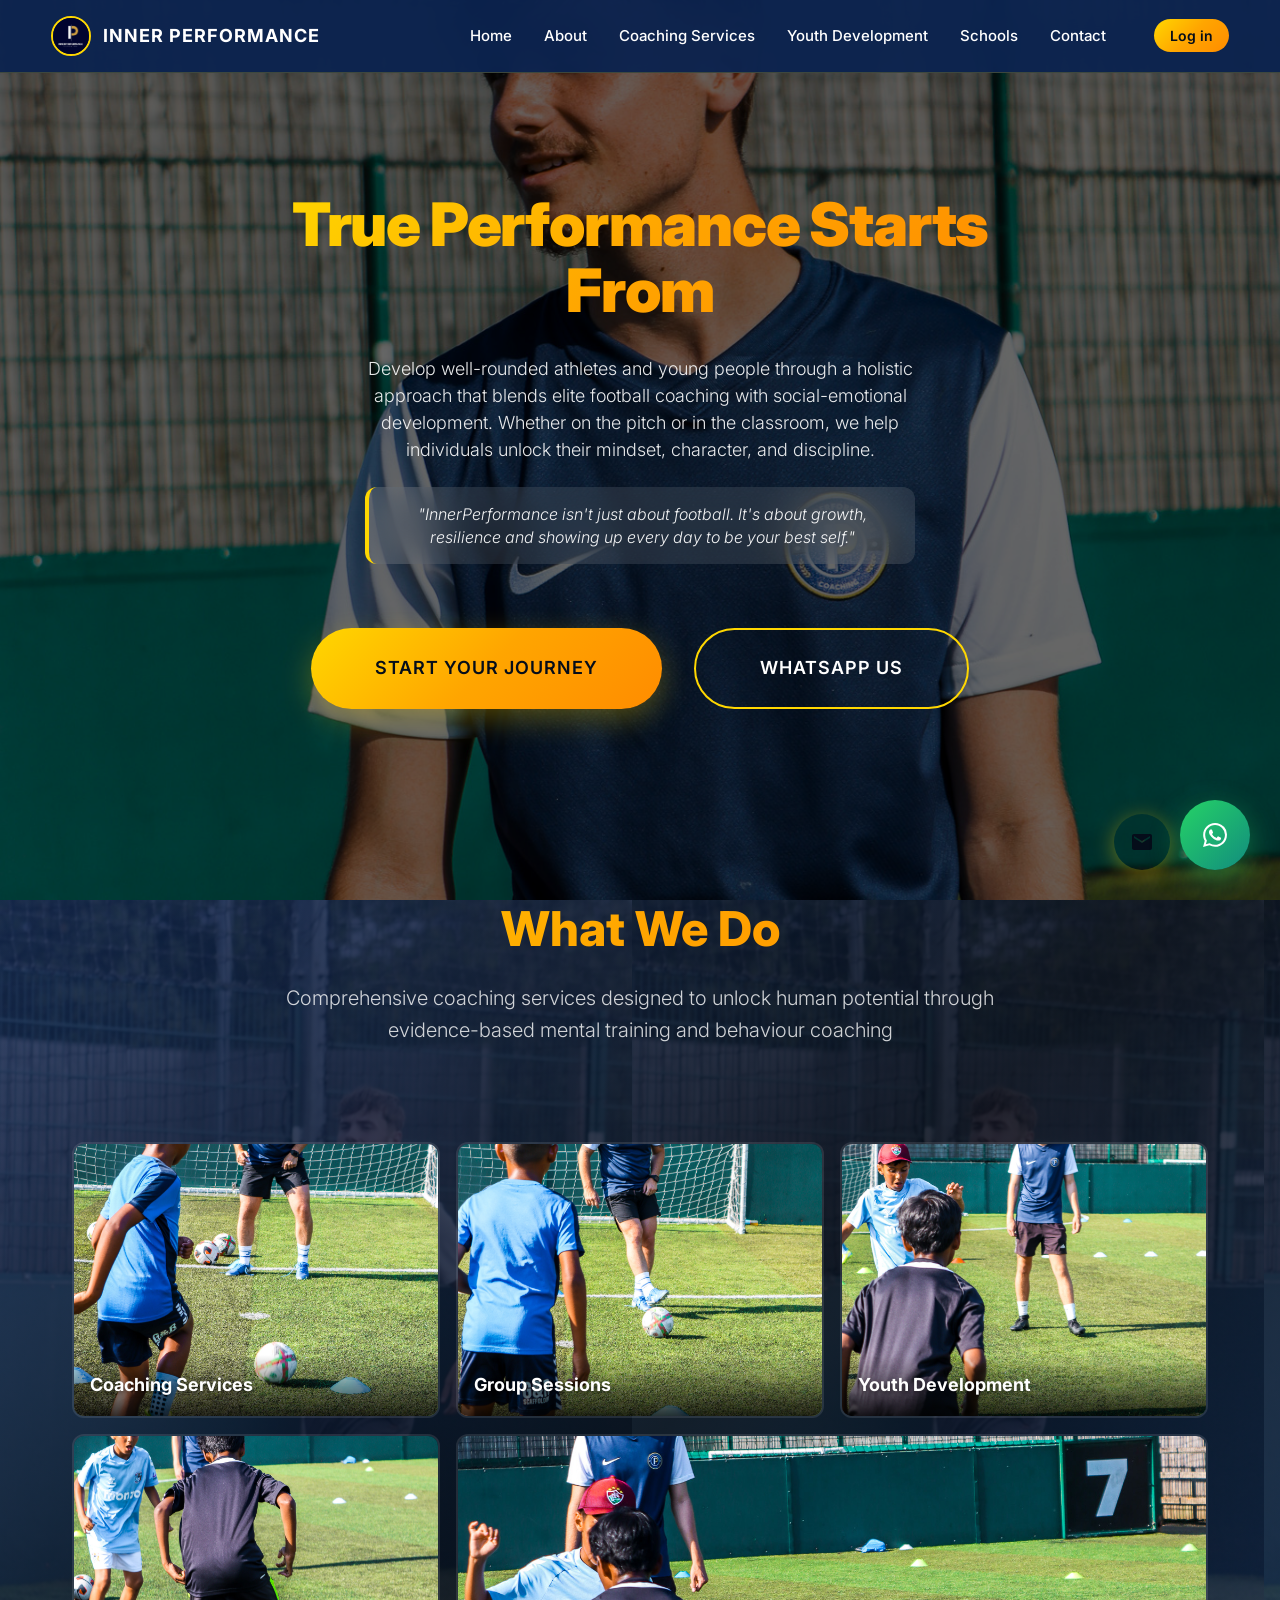
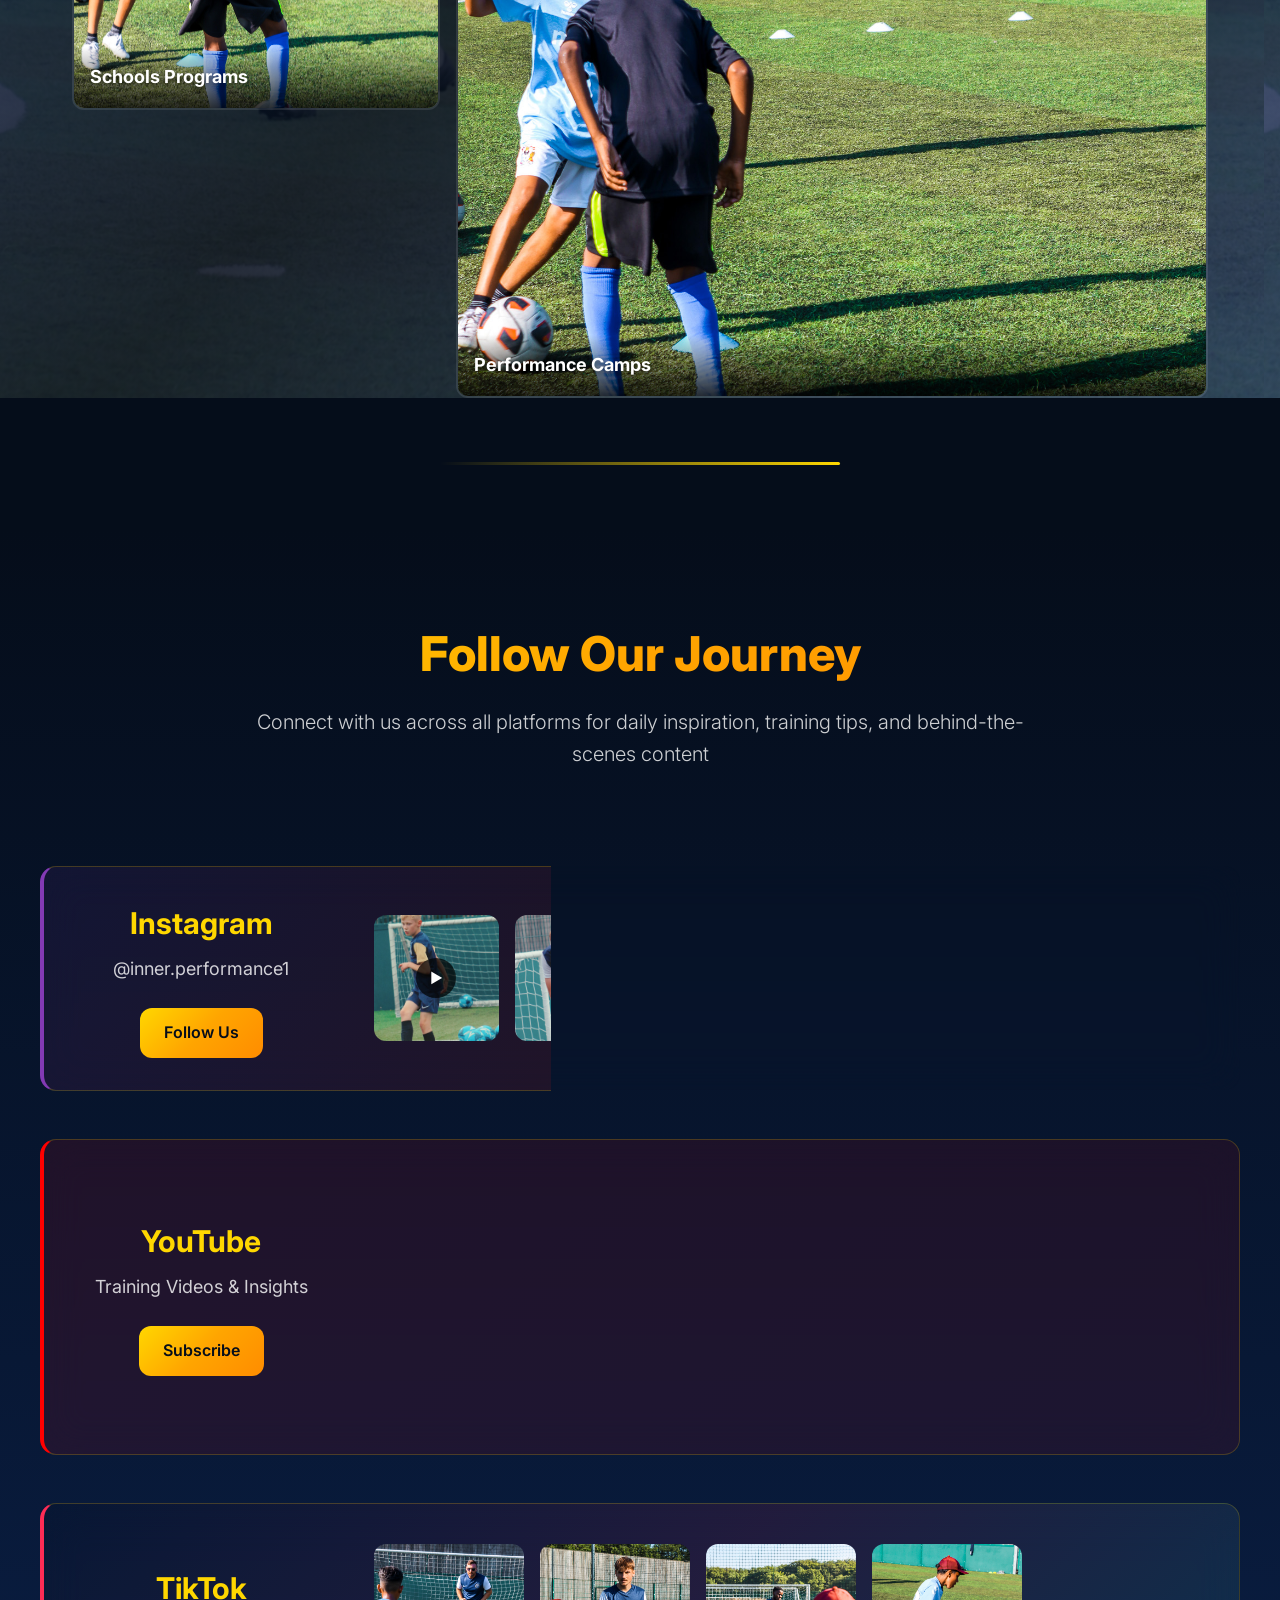
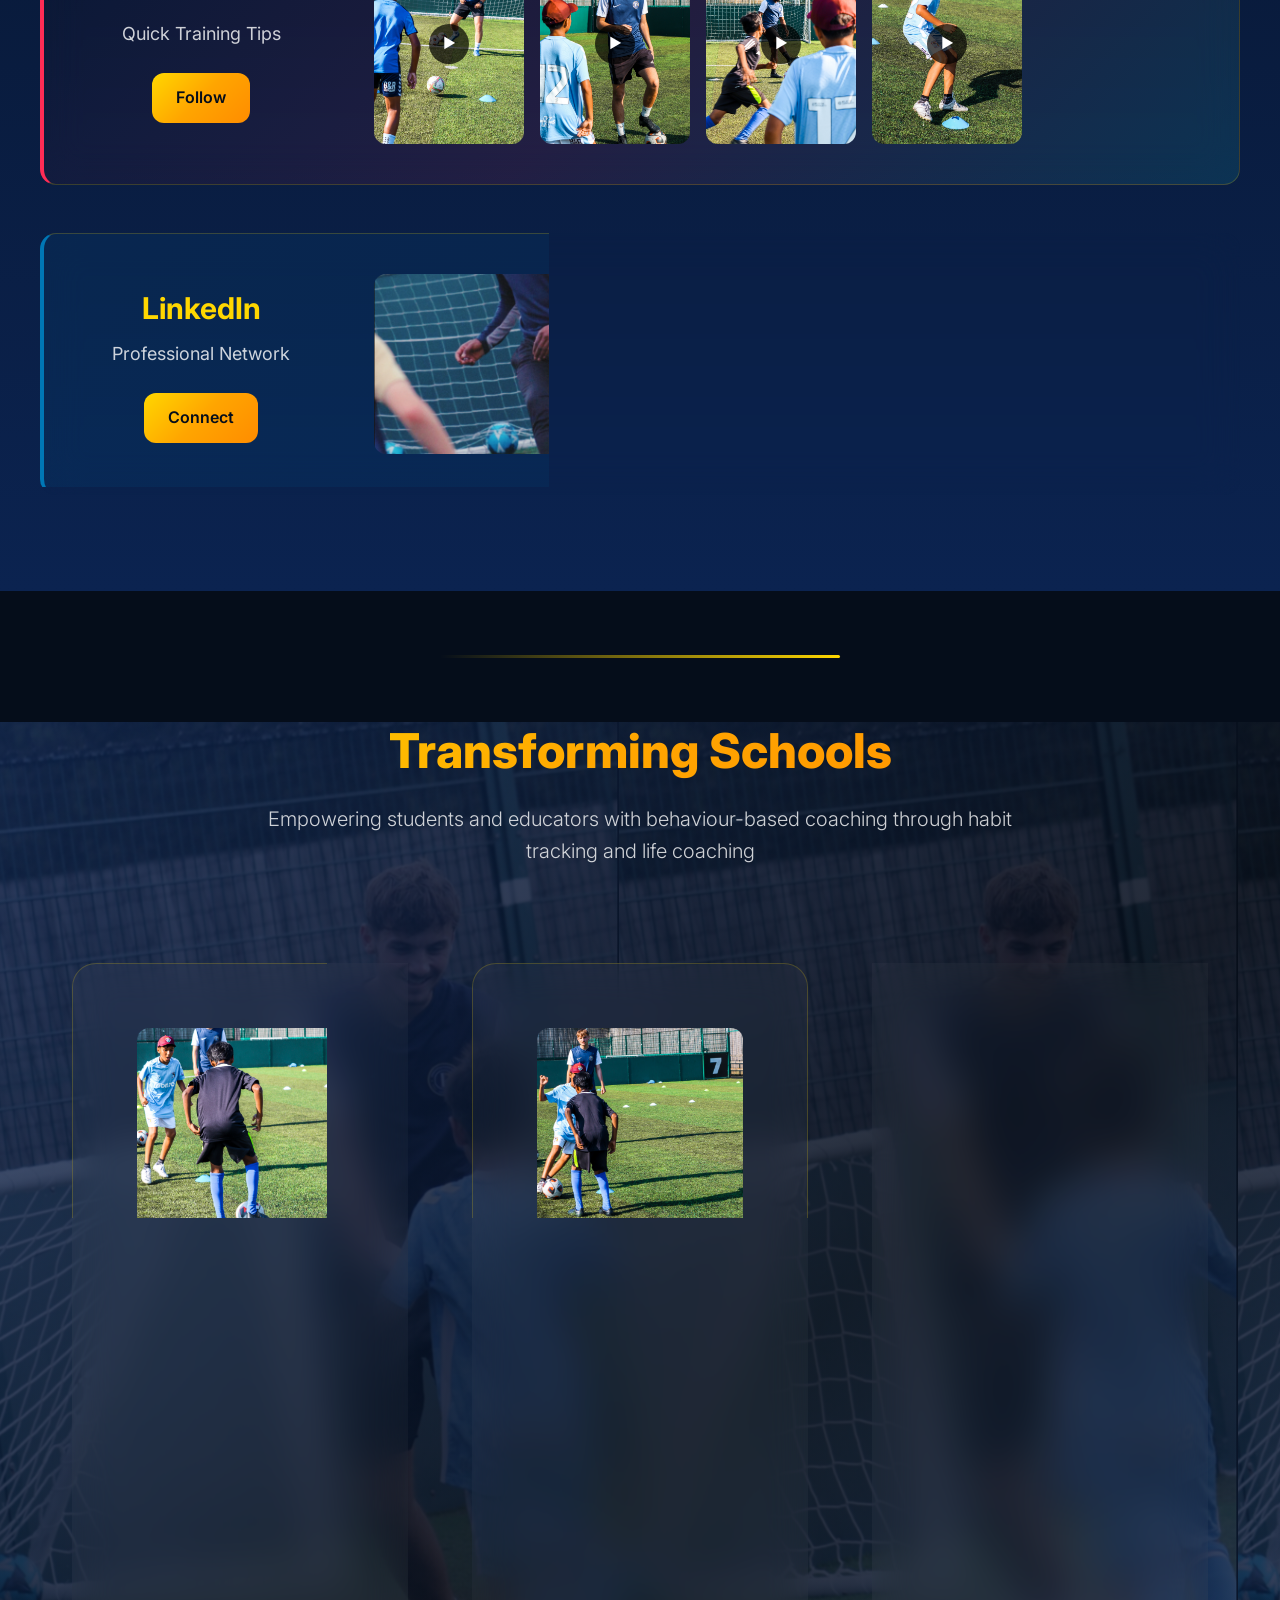
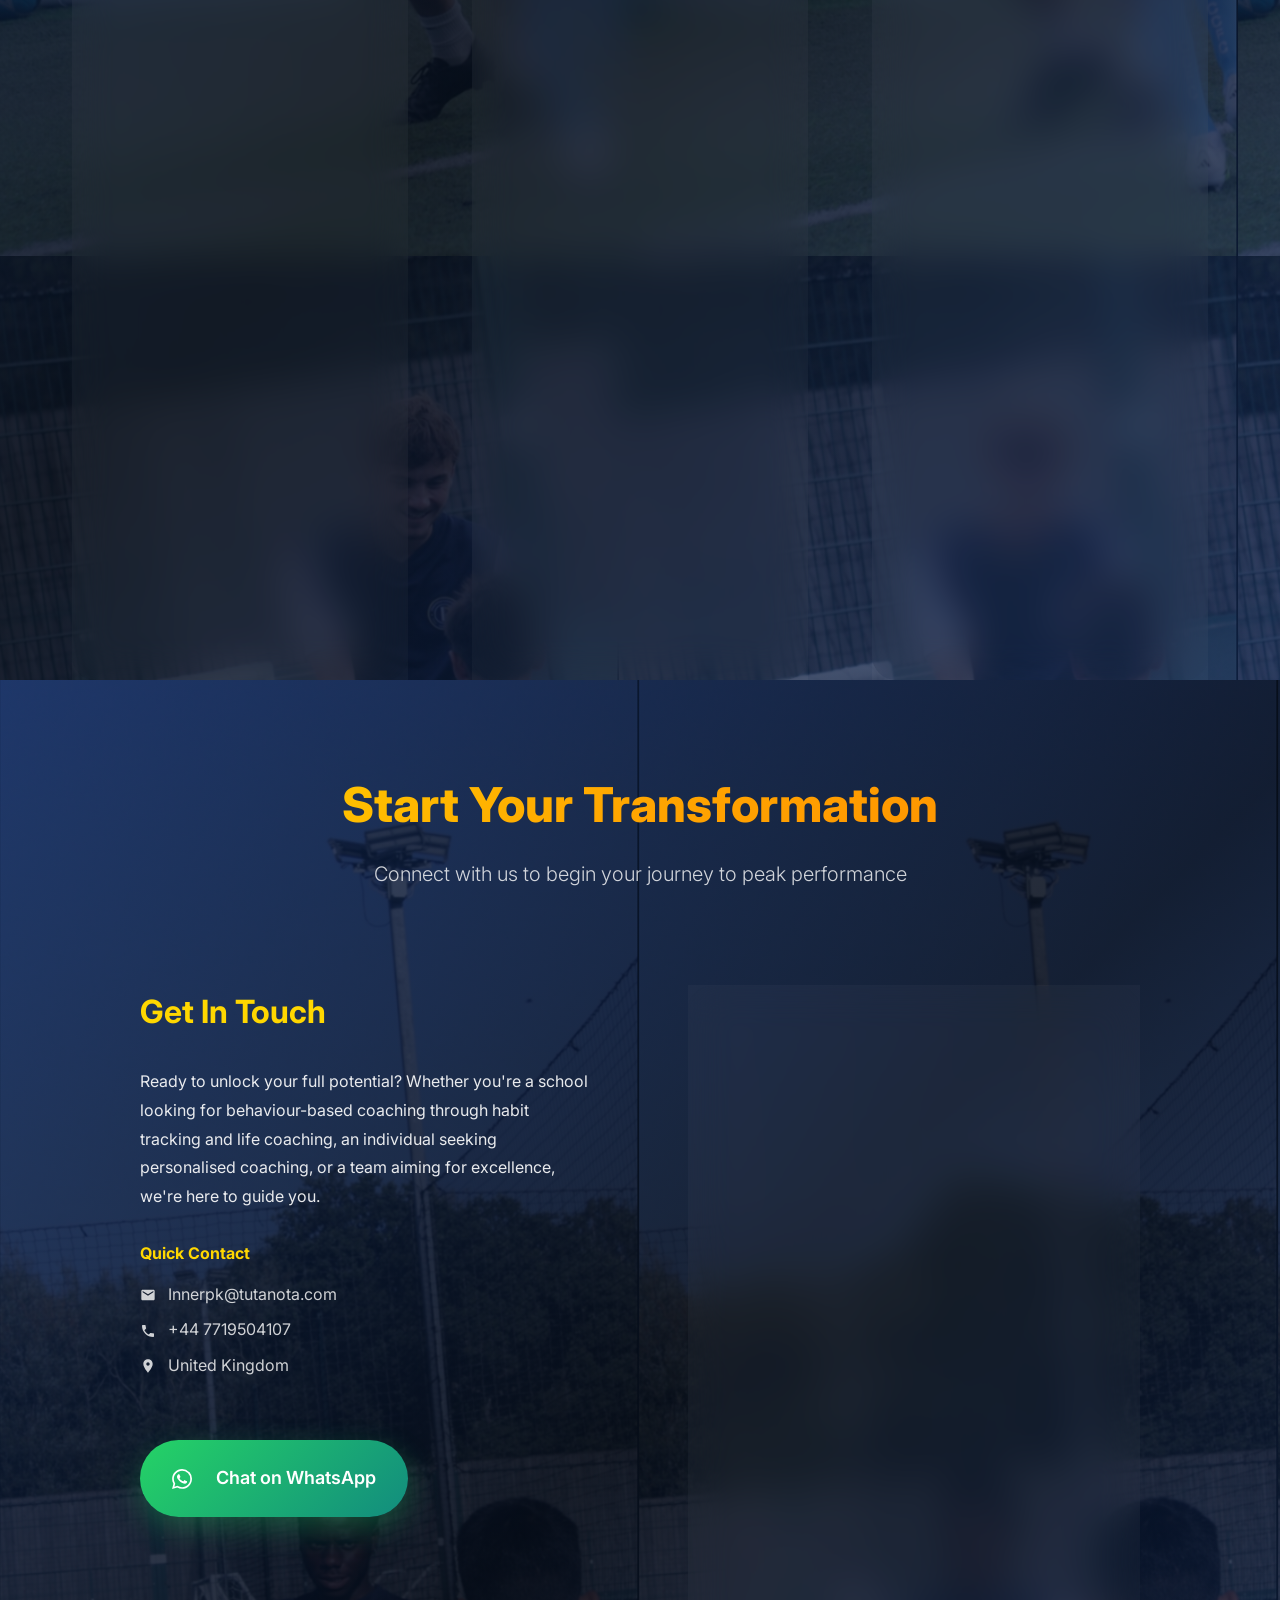
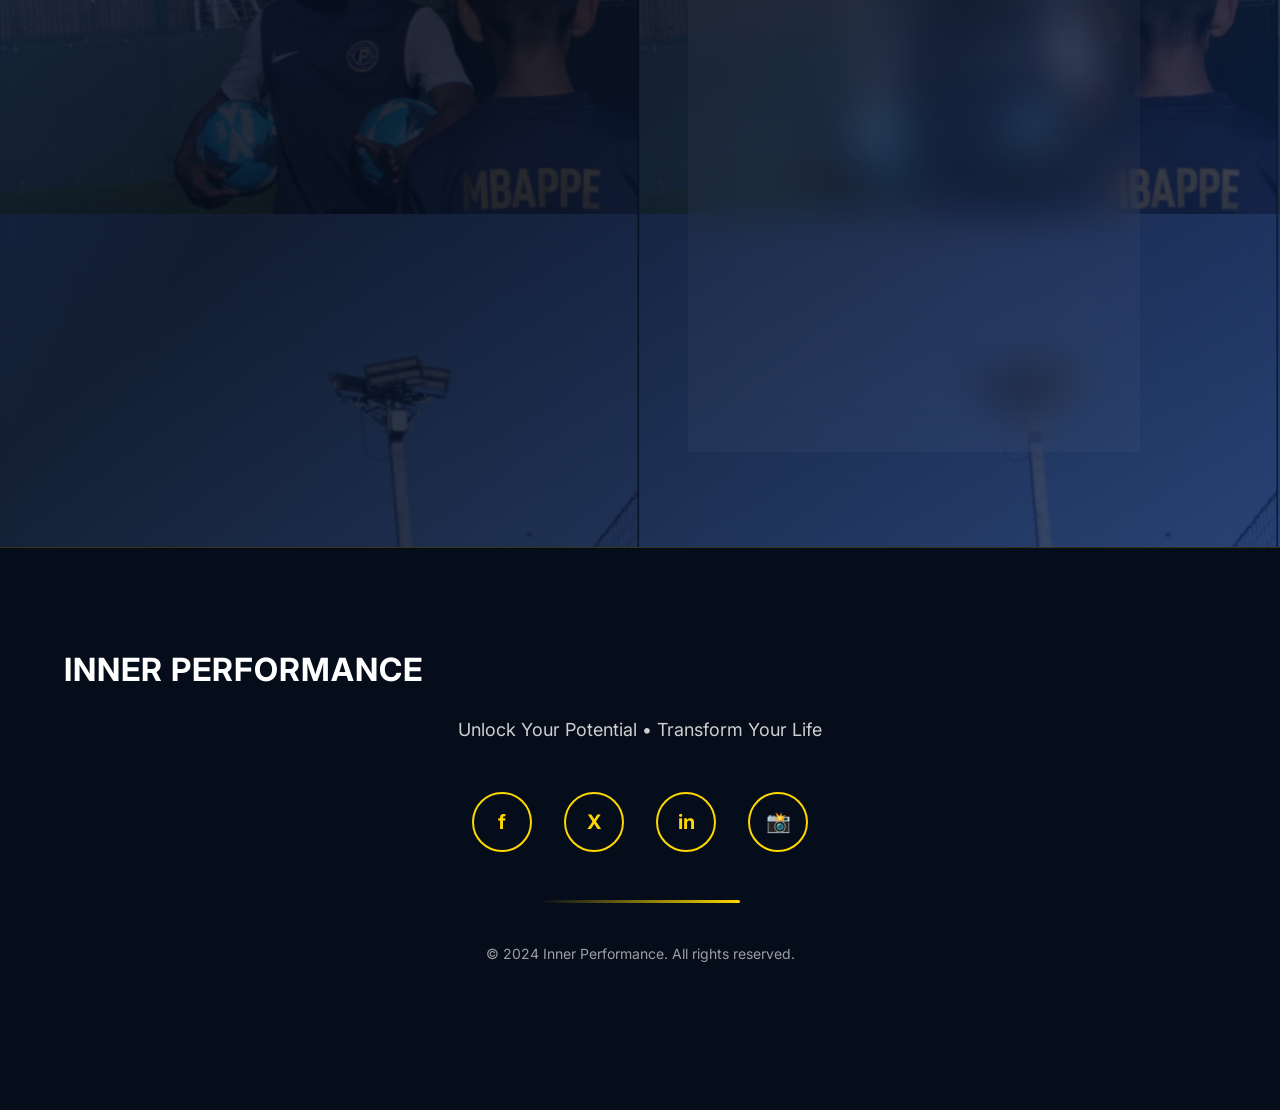
==== commit 0924eb89: "commit" ====
--- a/index.html
+++ b/index.html
@@ -49,7 +49,6 @@
                 <li><a href="index.html" class="active">Home</a></li>
                 <li><a href="about.html">About</a></li>
                 <li><a href="coaching.html">Coaching Services</a></li>
-                <li><a href="group.html">Group Sessions</a></li>
                 <li><a href="youth.html">Youth Development</a></li>
                 <li><a href="schools.html">Schools</a></li>
                 <li><a href="contact.html">Contact</a></li>
